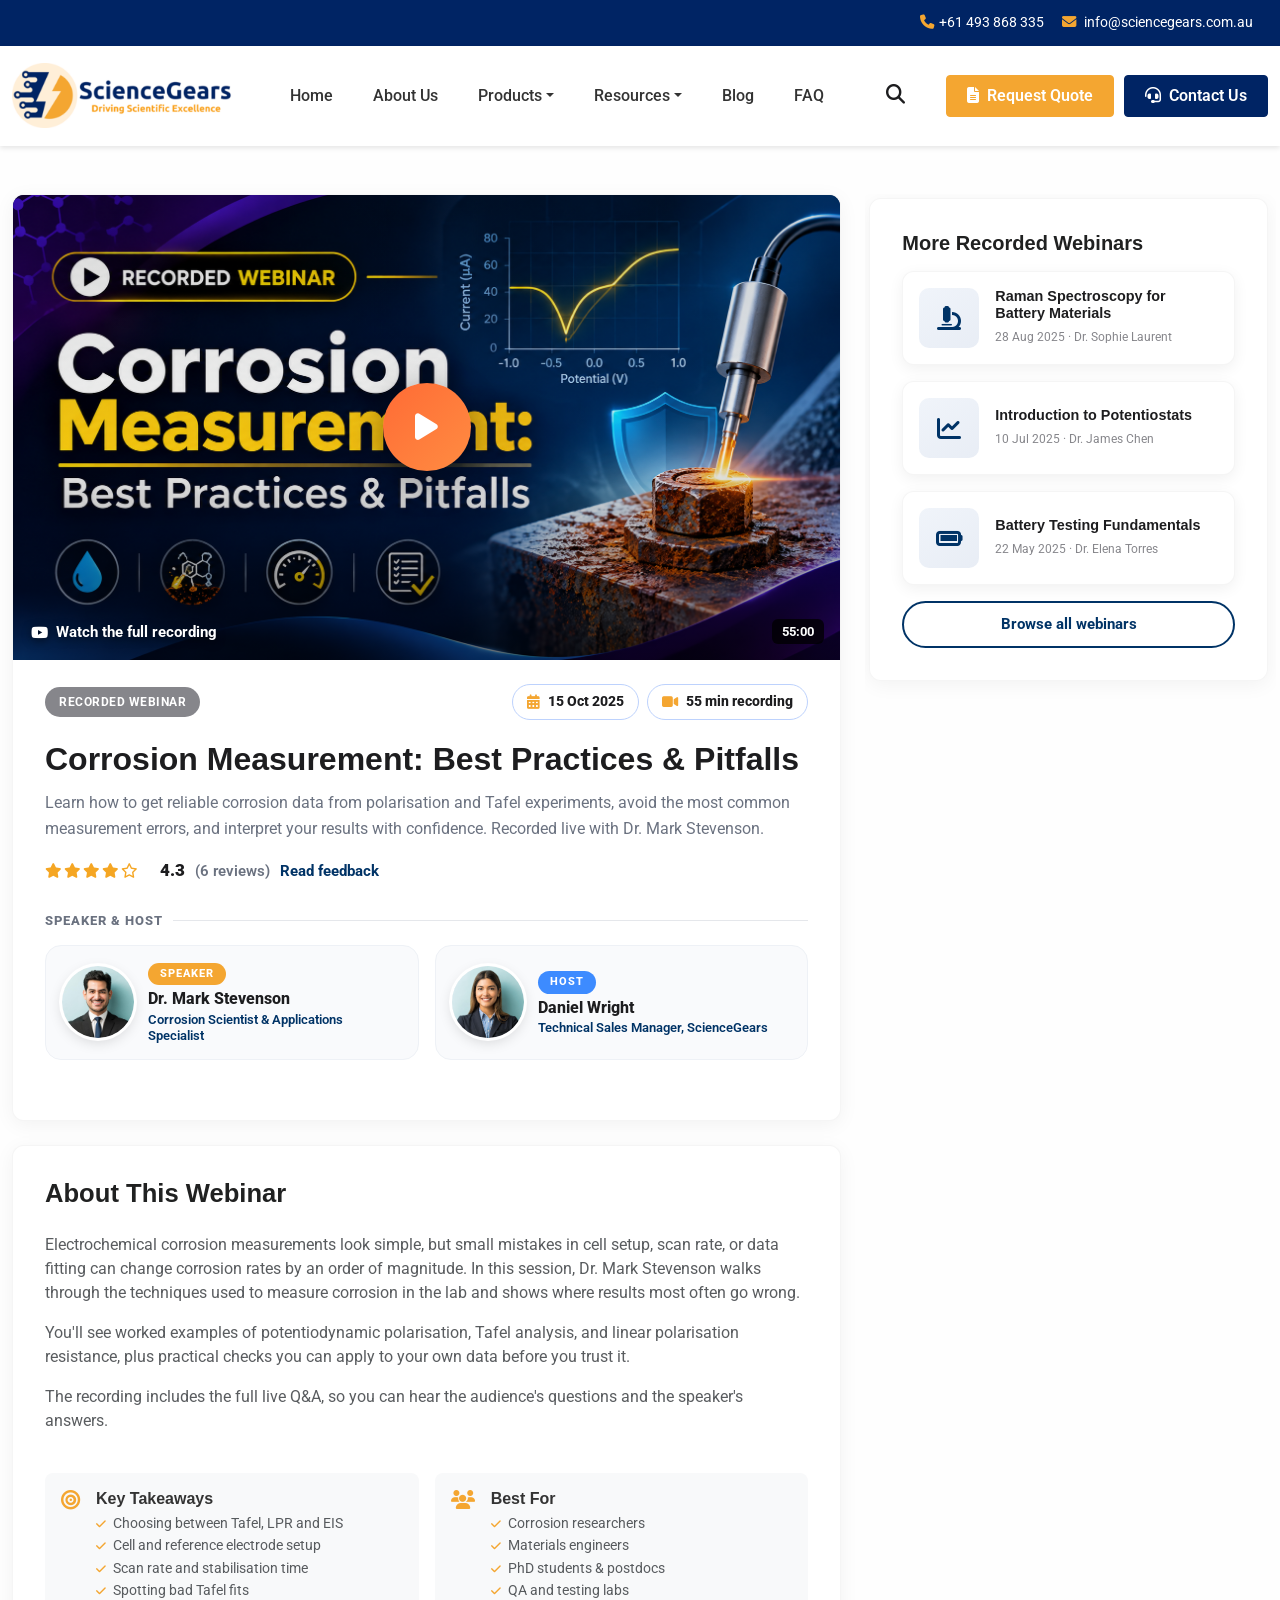
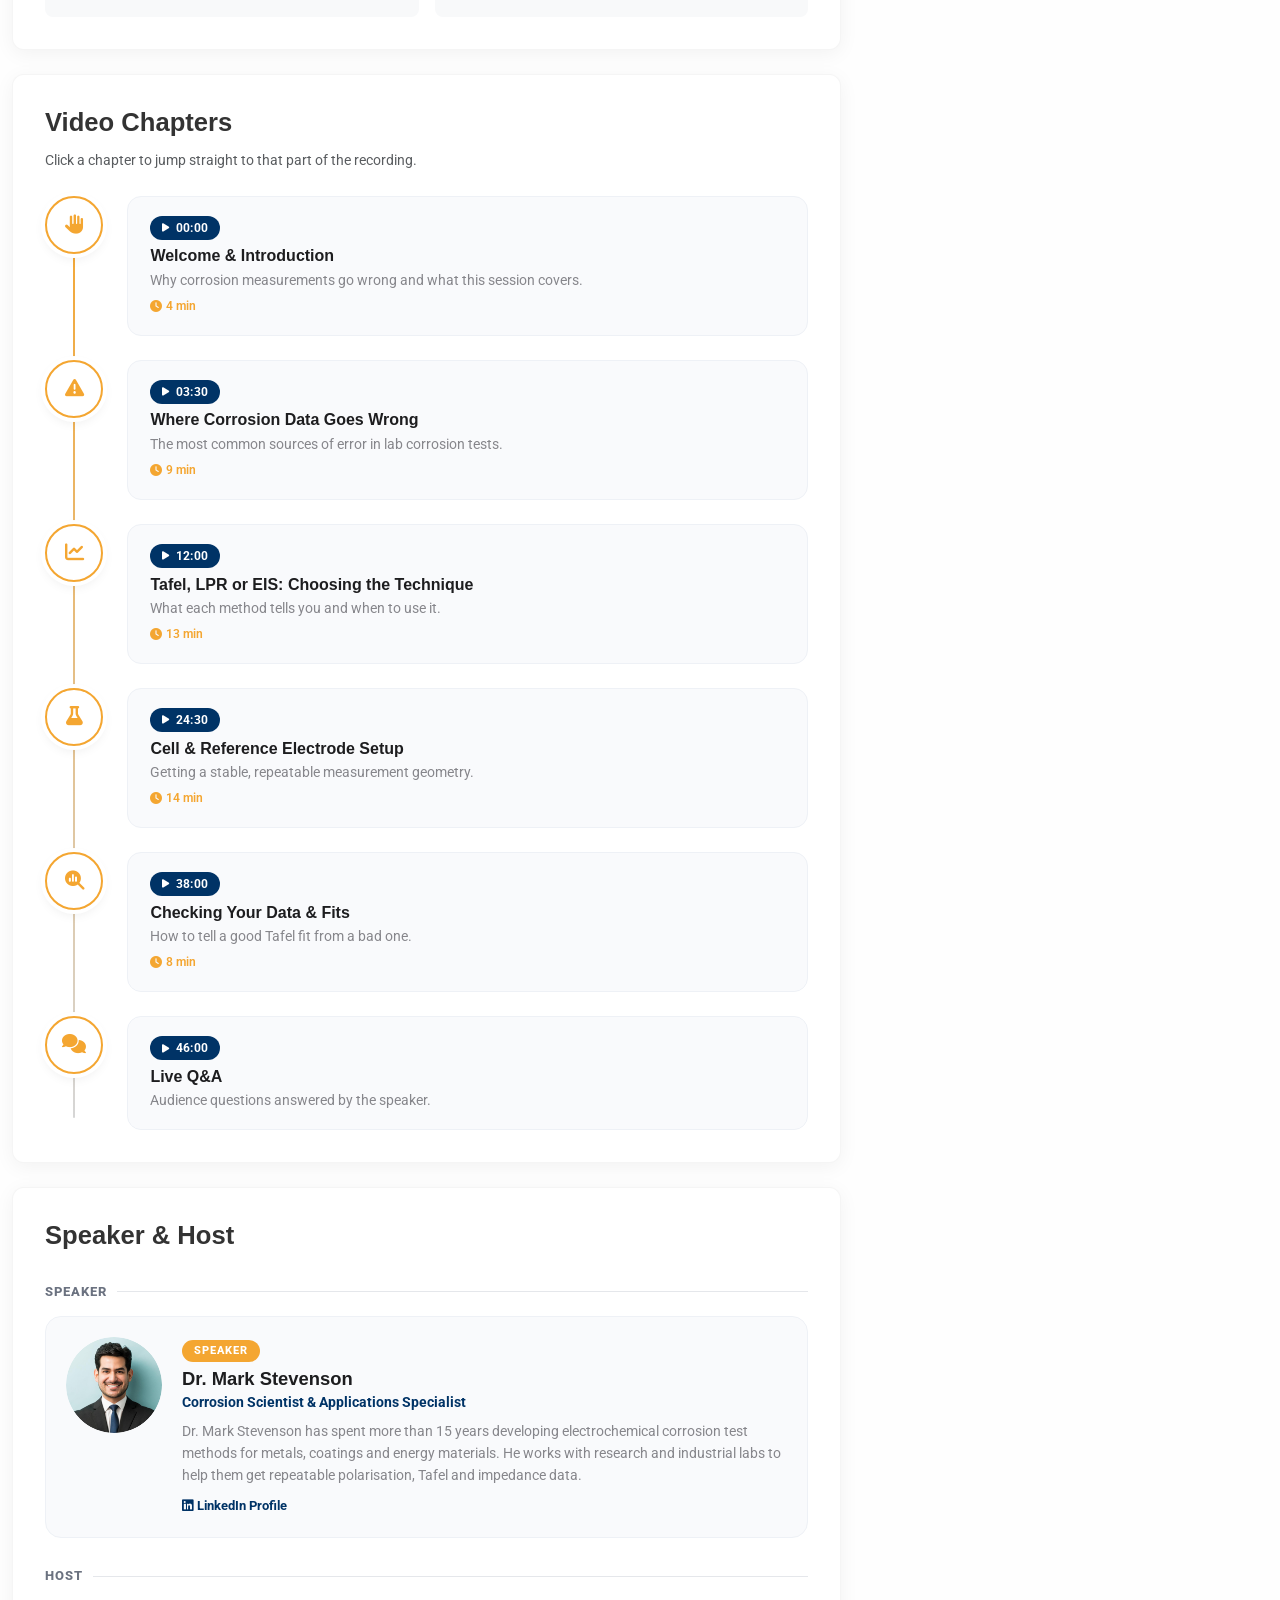
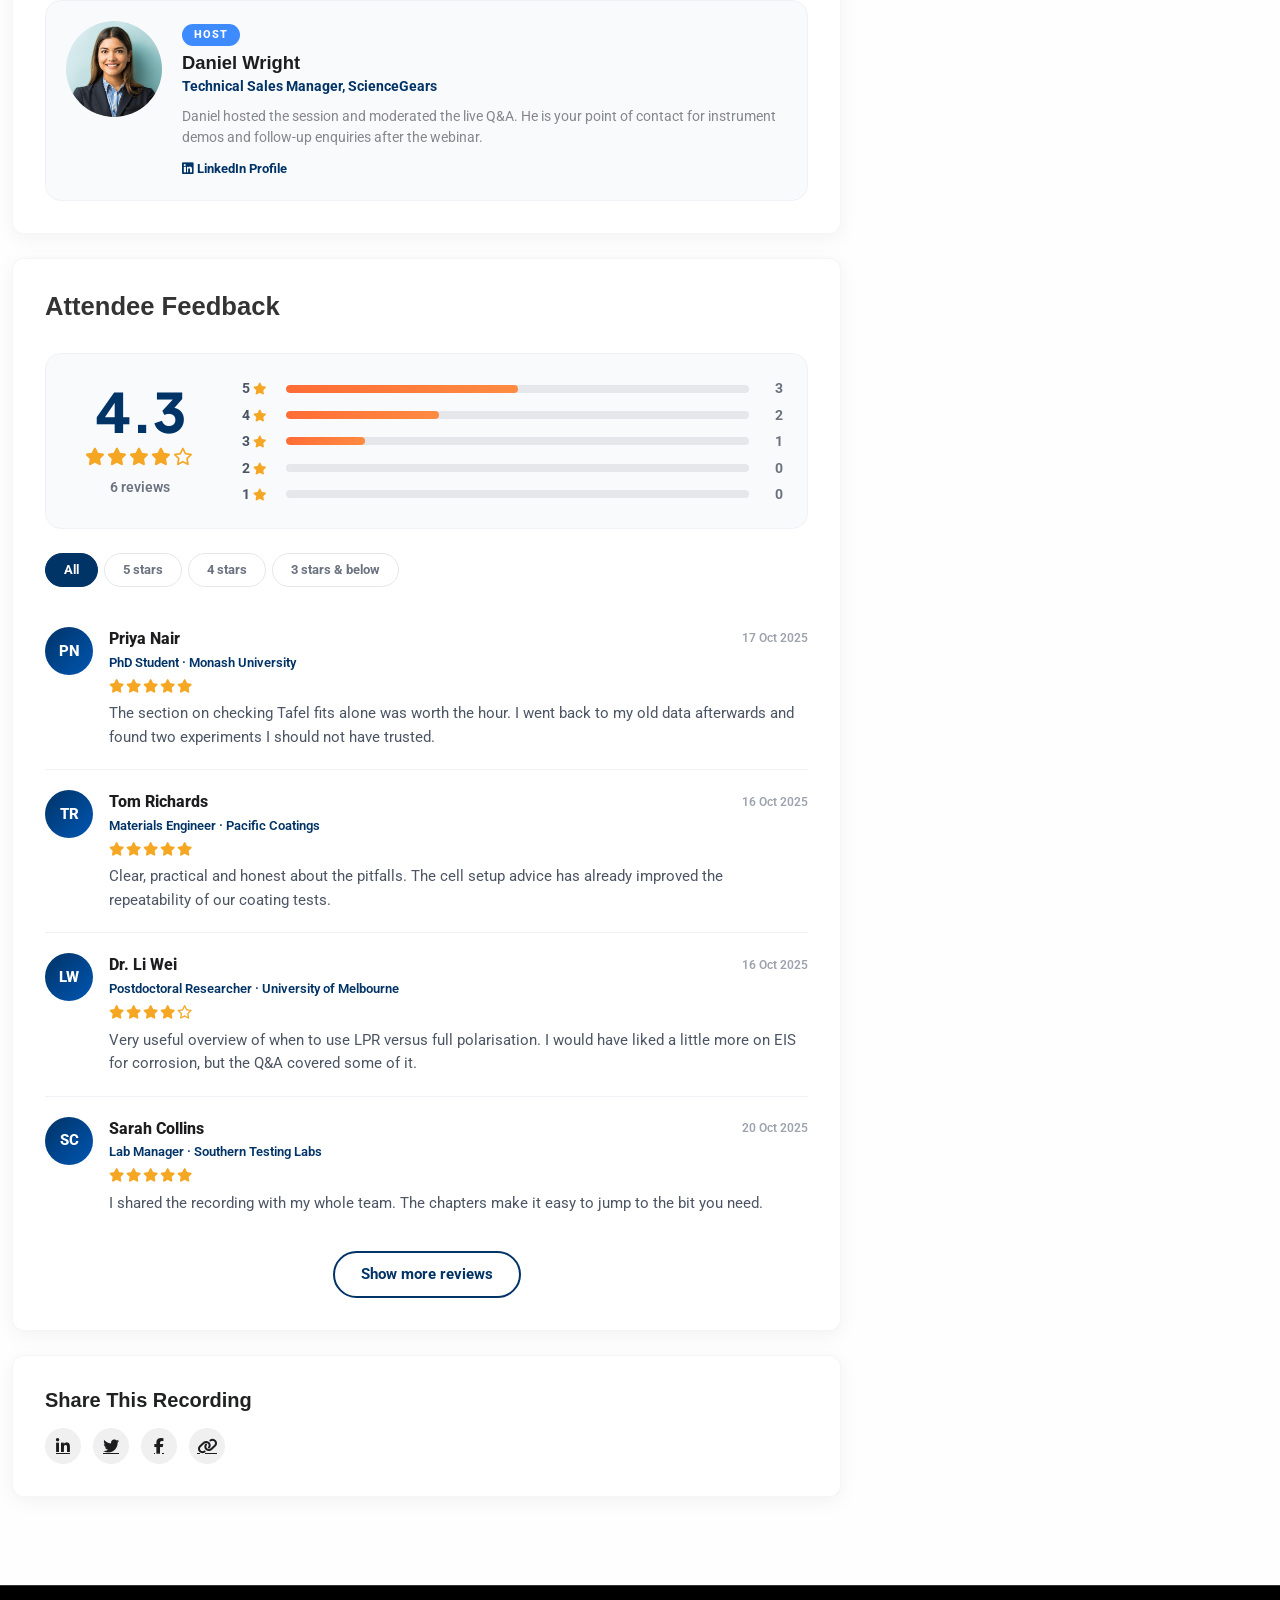
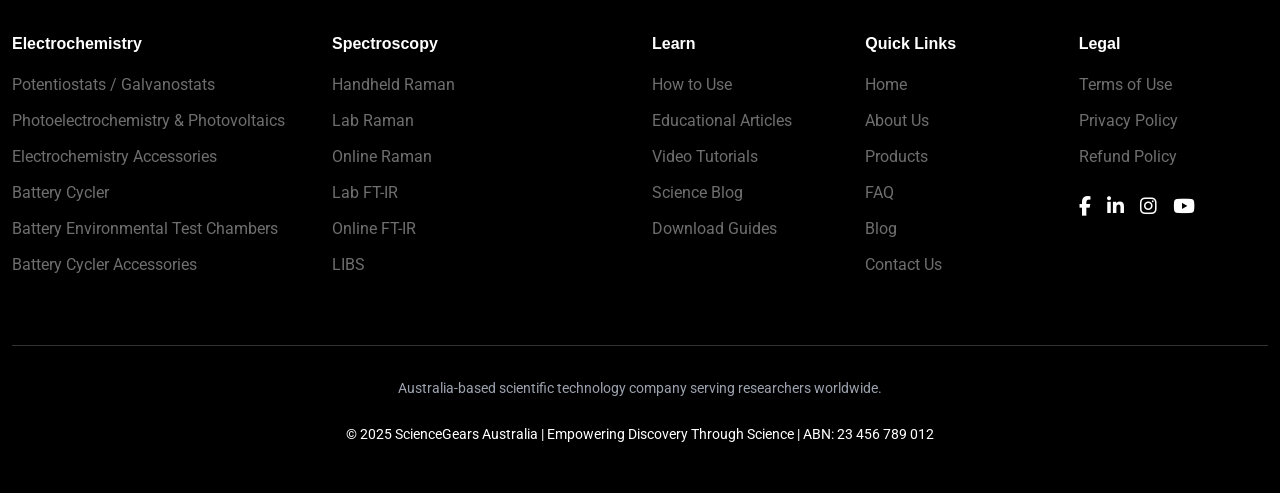
==== past-webinar.html @ 7e700a8f "initial commit" ====
<!DOCTYPE html>
<html lang="en">

<head>
    <meta charset="UTF-8">
    <meta name="viewport" content="width=device-width, initial-scale=1.0">
    <title>Corrosion Measurement: Best Practices &amp; Pitfalls | Recorded Webinar | ScienceGears</title>
    <meta name="description"
        content="Watch the recording of ScienceGears' webinar on corrosion measurement best practices and pitfalls with Dr. Mark Stevenson. Read attendee feedback and share your own.">
    <meta name="keywords"
        content="corrosion measurement, Tafel, polarisation, electrochemical corrosion testing, recorded webinar, sciencegears">

    <!-- Open Graph -->
    <meta property="og:title" content="Corrosion Measurement: Best Practices & Pitfalls | Recorded Webinar | ScienceGears">
    <meta property="og:description" content="Watch the full recording, browse chapters, and read attendee feedback.">
    <meta property="og:type" content="website">
    <meta property="og:url" content="https://www.sciencegears.com/past-webinar">
    <meta property="og:image" content="https://www.sciencegears.com/assets/images/sciencegears-social.jpg">

    <!-- Canonical -->
    <link rel="canonical" href="https://www.sciencegears.com/past-webinar">

    <!-- Favicon -->
    <link rel="icon" href="assets/logo/fav-icon.png" type="image/x-icon">
    <link rel="apple-touch-icon" sizes="180x180" href="assets/logo/fav-icon.png">
    <link rel="icon" type="image/png" sizes="32x32" href="assets/logo/fav-icon.png">
    <link rel="icon" type="image/png" sizes="16x16" href="assets/logo/fav-icon.png">

    <!-- Bootstrap CSS -->
    <link href="https://cdn.jsdelivr.net/npm/bootstrap@5.3.0/dist/css/bootstrap.min.css" rel="stylesheet">
    <!-- Google Fonts -->
    <link
        href="https://fonts.googleapis.com/css2?family=Roboto:wght@300;400;500;700&family=Plus+Jakarta+Sans:wght@600;700;800&display=swap"
        rel="stylesheet">
    <!-- Font Awesome -->
    <link rel="stylesheet" href="https://cdnjs.cloudflare.com/ajax/libs/font-awesome/6.4.0/css/all.min.css">
    <!-- Swiper JS -->
    <link rel="stylesheet" href="https://cdn.jsdelivr.net/npm/swiper@9/swiper-bundle.min.css">
    <!-- Custom CSS -->
    <link rel="stylesheet" href="css/style.css" />

    <!-- Inline additions for past webinar page -->
    <style>
        .webinar-badge {
            display: inline-block;
            padding: 6px 14px;
            border-radius: 50px;
            font-size: 0.75rem;
            font-weight: 700;
            text-transform: uppercase;
            letter-spacing: 0.5px;
        }

        .badge-recorded {
            background: var(--medium-gray, #6b7280);
            color: white;
        }

        .detail-card {
            background: var(--apple-card-bg);
            border-radius: var(--border-radius);
            box-shadow: var(--apple-card-shadow);
            border: 1px solid rgba(0, 0, 0, 0.04);
            overflow: hidden;
            padding: 2rem;
        }

        .join-form-card {
            background: white;
            border-radius: var(--border-radius);
            box-shadow: var(--box-shadow);
            padding: 2rem;
            border-top: 5px solid var(--accent-orange);
        }

        .form-label {
            font-weight: 600;
            font-size: 0.9rem;
            color: var(--dark-gray);
        }

        .form-control,
        .form-select {
            border-radius: 10px;
            border: 1px solid var(--border-gray);
            padding: 12px 18px;
            font-size: 0.95rem;
        }

        .form-control:focus,
        .form-select:focus {
            border-color: var(--accent-orange);
            box-shadow: 0 0 0 0.2rem rgba(244, 166, 49, 0.15);
        }

        .btn-join {
            background: var(--gradient-orange);
            color: white;
            border: none;
            padding: 14px 30px;
            border-radius: 50px;
            font-weight: 700;
            transition: all 0.3s;
            width: 100%;
        }

        .btn-join:hover {
            transform: translateY(-3px);
            box-shadow: 0 8px 25px rgba(255, 107, 53, 0.35);
            color: white;
        }

        .btn-join:disabled {
            opacity: 0.7;
            transform: none;
            box-shadow: none;
        }

        /* ====== VIDEO FRAME (replaces the small banner) ====== */
        .video-frame {
            position: relative;
            margin: -2rem -2rem 1.5rem;
            aspect-ratio: 16 / 9;
            overflow: hidden;
            background: linear-gradient(145deg, #0b1b3a, #1a3a6e);
            cursor: pointer;
        }

        .video-frame.is-playing {
            cursor: default;
        }

        .video-frame iframe {
            position: absolute;
            inset: 0;
            width: 100%;
            height: 100%;
            border: 0;
            display: block;
        }

        .video-thumb {
            position: absolute;
            inset: 0;
            width: 100%;
            height: 100%;
            object-fit: cover;
            display: block;
            transition: transform 0.5s ease, opacity 0.3s ease;
        }

        .video-frame:hover .video-thumb {
            transform: scale(1.03);
        }

        .video-frame::after {
            content: '';
            position: absolute;
            inset: 0;
            background: linear-gradient(to top, rgba(0, 0, 0, 0.55) 0%, rgba(0, 0, 0, 0.05) 45%, rgba(0, 0, 0, 0.15) 100%);
            pointer-events: none;
        }

        .video-frame.is-playing::after {
            display: none;
        }

        .video-play {
            position: absolute;
            top: 50%;
            left: 50%;
            transform: translate(-50%, -50%);
            width: 88px;
            height: 88px;
            border: 0;
            border-radius: 50%;
            background: var(--gradient-orange);
            color: #fff;
            font-size: 1.9rem;
            display: flex;
            align-items: center;
            justify-content: center;
            padding-left: 6px;
            z-index: 2;
            box-shadow: 0 10px 35px rgba(0, 0, 0, 0.45);
            transition: transform 0.25s ease;
            animation: playPulse 2.4s infinite;
        }

        .video-frame:hover .video-play {
            transform: translate(-50%, -50%) scale(1.1);
        }

        @keyframes playPulse {
            0% {
                box-shadow: 0 10px 35px rgba(0, 0, 0, 0.45), 0 0 0 0 rgba(255, 107, 53, 0.55);
            }

            70% {
                box-shadow: 0 10px 35px rgba(0, 0, 0, 0.45), 0 0 0 22px rgba(255, 107, 53, 0);
            }

            100% {
                box-shadow: 0 10px 35px rgba(0, 0, 0, 0.45), 0 0 0 0 rgba(255, 107, 53, 0);
            }
        }

        .video-label {
            position: absolute;
            left: 18px;
            bottom: 16px;
            z-index: 2;
            color: #fff;
            font-weight: 700;
            font-size: 0.95rem;
            display: flex;
            align-items: center;
            gap: 8px;
            text-shadow: 0 2px 8px rgba(0, 0, 0, 0.5);
        }

        .video-duration {
            position: absolute;
            right: 16px;
            bottom: 16px;
            z-index: 2;
            background: rgba(0, 0, 0, 0.75);
            color: #fff;
            font-size: 0.8rem;
            font-weight: 700;
            padding: 3px 10px;
            border-radius: 6px;
        }

        /* ====== EVENT HEADER ====== */
        .event-topbar {
            display: flex;
            align-items: center;
            justify-content: space-between;
            flex-wrap: wrap;
            gap: 0.75rem;
        }

        .event-datetime {
            display: flex;
            align-items: center;
            flex-wrap: wrap;
            gap: 0.5rem;
        }

        .event-datetime-item {
            display: inline-flex;
            align-items: center;
            gap: 8px;
            padding: 6px 14px;
            background: #fff;
            border: 1px solid #bdd2fd;
            border-radius: 50px;
            font-size: 0.9rem;
            font-weight: 800;
            color: var(--dark-gray, #1f2937);
            white-space: nowrap;
        }

        .event-datetime-item i {
            color: var(--accent-orange);
        }

        .event-title {
            font-weight: 800;
            font-size: 2rem;
            line-height: 1.2;
            color: var(--dark-gray, #1f2937);
            margin: 1.25rem 0 0.75rem;
        }

        .event-lead {
            color: #6b7280;
            font-size: 1.02rem;
            margin: 0 0 1rem;
            line-height: 1.6;
        }

        .event-rating-line {
            display: flex;
            align-items: center;
            flex-wrap: wrap;
            gap: 10px;
            margin-bottom: 0.5rem;
            font-size: 0.92rem;
            color: #6b7280;
            font-weight: 600;
        }

        .event-rating-line strong {
            color: var(--dark-gray, #1f2937);
            font-size: 1.05rem;
        }

        .event-rating-line a {
            color: var(--science-blue);
            font-weight: 700;
            text-decoration: none;
        }

        .event-rating-line a:hover {
            color: var(--accent-orange);
        }

        .stars {
            color: #f5a623;
            letter-spacing: 2px;
            white-space: nowrap;
        }

        .event-section-label {
            font-size: 0.8rem;
            font-weight: 800;
            letter-spacing: 1px;
            text-transform: uppercase;
            color: #6b7280;
            margin: 1.75rem 0 0.9rem;
            display: flex;
            align-items: center;
            gap: 10px;
        }

        .event-section-label::after {
            content: '';
            flex: 1;
            height: 1px;
            background: #e5e7eb;
        }

        .mini-person {
            display: flex;
            align-items: center;
            gap: 14px;
            height: 100%;
            padding: 14px 16px;
            background: #f9fafc;
            border: 1px solid #eef1f6;
            border-radius: 16px;
            transition: all 0.3s ease;
        }

        .mini-person:hover {
            background: #fff;
            box-shadow: 0 8px 24px rgba(0, 0, 0, 0.07);
        }

        .mini-person-photo {
            width: 72px;
            height: 72px;
            flex-shrink: 0;
            border-radius: 50%;
            overflow: hidden;
            box-shadow: 0 0 0 3px #fff, 0 4px 14px rgba(0, 0, 0, 0.15);
        }

        .mini-person-photo img,
        .mini-person-photo .initials {
            width: 100%;
            height: 100%;
            object-fit: cover;
            object-position: center top;
            display: block;
            font-size: 1.4rem;
        }

        .mini-person .person-role {
            margin-bottom: 4px;
        }

        .mini-person-name {
            font-weight: 800;
            font-size: 1.02rem;
            margin: 0;
            line-height: 1.25;
            color: var(--dark-gray, #1f2937);
        }

        .mini-person-title {
            font-size: 0.8rem;
            color: var(--science-blue);
            font-weight: 600;
            margin: 2px 0 0;
            line-height: 1.3;
        }

        .event-actions {
            display: flex;
            flex-wrap: wrap;
            gap: 0.75rem;
            margin-top: 1.75rem;
        }

        .btn-event-primary {
            background: var(--gradient-orange);
            color: #fff;
            border: none;
            border-radius: 50px;
            font-weight: 700;
            font-size: 15px;
            padding: 12px 28px;
            transition: all 0.3s;
        }

        .btn-event-primary:hover {
            transform: translateY(-3px);
            box-shadow: 0 8px 25px rgba(255, 107, 53, 0.35);
            color: #fff;
        }

        .btn-event-secondary {
            background: #fff;
            color: var(--science-blue);
            border: 2px solid var(--science-blue);
            border-radius: 50px;
            font-weight: 700;
            font-size: 15px;
            padding: 10px 26px;
            transition: all 0.3s;
        }

        .btn-event-secondary:hover {
            background: var(--science-blue);
            color: #fff;
        }

        .initials {
            display: flex;
            align-items: center;
            justify-content: center;
            font-weight: 800;
            font-size: 2.4rem;
            color: var(--science-blue, #003B7A);
            background: linear-gradient(145deg, #f0f4fa, #dfe8f5);
        }

        /* ====== PEOPLE (full bios) ====== */
        .people-group-label {
            font-size: 0.8rem;
            font-weight: 800;
            letter-spacing: 1px;
            text-transform: uppercase;
            color: #6b7280;
            margin: 0 0 0.9rem;
            display: flex;
            align-items: center;
            gap: 10px;
        }

        .people-group-label::after {
            content: '';
            flex: 1;
            height: 1px;
            background: #e5e7eb;
        }

        .people-group+.people-group {
            margin-top: 1.75rem;
        }

        .person-card {
            display: flex;
            gap: 1.25rem;
            align-items: flex-start;
            height: 100%;
            padding: 1.25rem;
            border-radius: 16px;
            background: #f9fafc;
            border: 1px solid #eef1f6;
            transition: all 0.3s ease;
        }

        .person-card:hover {
            background: #fff;
            box-shadow: 0 8px 24px rgba(0, 0, 0, 0.07);
        }

        .person-photo {
            width: 96px;
            height: 96px;
            flex-shrink: 0;
            border-radius: 50%;
            overflow: hidden;
        }

        .person-photo img,
        .person-photo .initials {
            width: 100%;
            height: 100%;
            object-fit: cover;
            object-position: center top;
            display: block;
            font-size: 1.8rem;
        }

        .person-role {
            display: inline-block;
            font-size: 0.68rem;
            font-weight: 800;
            letter-spacing: 1px;
            text-transform: uppercase;
            padding: 3px 12px;
            border-radius: 50px;
            background: var(--accent-orange);
            color: #fff;
            margin-bottom: 6px;
        }

        .person-card.is-host .person-role,
        .mini-person.is-host .person-role {
            background: #3d8bff;
        }

        .person-info h5 {
            font-weight: 800;
            font-size: 1.15rem;
            margin: 0 0 2px;
            color: var(--dark-gray);
        }

        .person-info .person-title {
            color: var(--science-blue);
            font-weight: 700;
            font-size: 0.88rem;
            margin-bottom: 0.5rem;
        }

        .person-info p {
            font-size: 0.88rem;
            color: var(--apple-gray);
            margin: 0;
            line-height: 1.55;
        }

        .person-info a.person-link {
            display: inline-block;
            margin-top: 0.6rem;
            font-size: 0.82rem;
            font-weight: 700;
            text-decoration: none;
            color: var(--science-blue);
        }

        .person-info a.person-link:hover {
            color: var(--accent-orange);
        }

        /* ====== CHAPTERS (clickable timeline) ====== */
        .agenda-timeline {
            position: relative;
            padding-left: 0;
            margin: 0;
            list-style: none;
        }

        .agenda-timeline::before {
            content: '';
            position: absolute;
            left: 28px;
            top: 12px;
            bottom: 12px;
            width: 2px;
            background: linear-gradient(to bottom, var(--accent-orange) 0%, #d6d6d6 100%);
            border-radius: 2px;
        }

        .agenda-timeline-item {
            display: flex;
            gap: 1.5rem;
            padding-bottom: 1.5rem;
            position: relative;
            cursor: pointer;
        }

        .agenda-timeline-item:last-child {
            padding-bottom: 0;
        }

        .agenda-timeline-marker {
            width: 58px;
            height: 58px;
            border-radius: 50%;
            background: white;
            border: 2px solid var(--accent-orange);
            display: flex;
            align-items: center;
            justify-content: center;
            flex-shrink: 0;
            z-index: 1;
            box-shadow: 0 0 0 4px #fff, 0 4px 12px rgba(0, 0, 0, 0.08);
            transition: all 0.3s ease;
        }

        .agenda-timeline-item:hover .agenda-timeline-marker {
            background: var(--accent-orange);
            border-color: var(--accent-orange);
            transform: scale(1.05);
        }

        .agenda-timeline-item:hover .agenda-timeline-marker i {
            color: white;
        }

        .agenda-timeline-marker i {
            font-size: 1.2rem;
            color: var(--accent-orange);
            transition: color 0.3s ease;
        }

        .agenda-timeline-content {
            flex: 1;
            background: #f9fafc;
            border-radius: 14px;
            padding: 1.1rem 1.4rem;
            border: 1px solid #eef1f6;
            transition: all 0.3s ease;
        }

        .agenda-timeline-item:hover .agenda-timeline-content {
            background: #fff;
            box-shadow: 0 6px 20px rgba(0, 0, 0, 0.06);
            border-color: var(--accent-orange);
        }

        .agenda-timeline-time {
            display: inline-flex;
            align-items: center;
            gap: 6px;
            font-size: 0.75rem;
            font-weight: 700;
            color: white;
            background: var(--science-blue);
            padding: 3px 12px;
            border-radius: 50px;
            letter-spacing: 0.3px;
            margin-bottom: 0.4rem;
        }

        .agenda-timeline-title {
            font-weight: 700;
            font-size: 1rem;
            color: var(--dark-gray);
            margin: 0 0 0.25rem;
        }

        .agenda-timeline-desc {
            font-size: 0.88rem;
            color: var(--apple-gray);
            margin: 0;
            line-height: 1.5;
        }

        .agenda-timeline-duration {
            display: inline-flex;
            align-items: center;
            gap: 4px;
            font-size: 0.75rem;
            font-weight: 600;
            color: var(--accent-orange);
            margin-top: 0.4rem;
        }

        /* ====== RATINGS & REVIEWS ====== */
        .rating-summary {
            display: flex;
            gap: 2rem;
            align-items: center;
            flex-wrap: wrap;
            padding: 1.5rem;
            background: #f9fafc;
            border: 1px solid #eef1f6;
            border-radius: 16px;
            margin-bottom: 1.5rem;
        }

        .rating-big {
            text-align: center;
            min-width: 140px;
        }

        .rating-big .num {
            font-size: 3.4rem;
            font-weight: 800;
            line-height: 1;
            color: var(--science-blue, #003B7A);
            font-family: 'Plus Jakarta Sans', sans-serif;
        }

        .rating-big .stars {
            display: block;
            font-size: 1.1rem;
            margin: 6px 0 4px;
        }

        .rating-big small {
            color: #6b7280;
            font-weight: 600;
        }

        .rating-bars {
            flex: 1;
            min-width: 220px;
        }

        .rating-bar-row {
            display: flex;
            align-items: center;
            gap: 10px;
            font-size: 0.85rem;
            font-weight: 700;
            color: #4b5563;
            margin-bottom: 6px;
        }

        .rating-bar-row:last-child {
            margin-bottom: 0;
        }

        .rating-bar-row .lbl {
            width: 34px;
            white-space: nowrap;
        }

        .rating-bar-row .lbl i {
            color: #f5a623;
            font-size: 0.75rem;
        }

        .rating-bar-track {
            flex: 1;
            height: 8px;
            background: #e5e7eb;
            border-radius: 50px;
            overflow: hidden;
        }

        .rating-bar-fill {
            height: 100%;
            background: var(--gradient-orange, linear-gradient(90deg, #f4a631, #ff6b35));
            border-radius: 50px;
            width: 0;
            transition: width 0.8s ease;
        }

        .rating-bar-row .cnt {
            width: 24px;
            text-align: right;
            color: #6b7280;
        }

        .review-filters {
            display: flex;
            flex-wrap: wrap;
            gap: 6px;
            margin-bottom: 1.25rem;
        }

        .review-filter-btn {
            background: white;
            border: 1.5px solid #e5e7eb;
            border-radius: 50px;
            padding: 6px 18px;
            font-size: 0.82rem;
            font-weight: 700;
            color: #6b7280;
            transition: all 0.2s;
            cursor: pointer;
        }

        .review-filter-btn.active,
        .review-filter-btn:hover {
            background: var(--science-blue);
            color: white;
            border-color: var(--science-blue);
        }

        .review-item {
            display: flex;
            gap: 1rem;
            padding: 1.25rem 0;
            border-bottom: 1px solid #eef1f6;
        }

        .review-item:last-child {
            border-bottom: 0;
        }

        .review-avatar {
            width: 48px;
            height: 48px;
            flex-shrink: 0;
            border-radius: 50%;
            background: var(--gradient-blue, linear-gradient(135deg, #003B7A, #1a5bb0));
            color: #fff;
            display: flex;
            align-items: center;
            justify-content: center;
            font-weight: 800;
            font-size: 0.95rem;
        }

        .review-head {
            display: flex;
            align-items: center;
            justify-content: space-between;
            flex-wrap: wrap;
            gap: 4px 12px;
            margin-bottom: 2px;
        }

        .review-name {
            font-weight: 800;
            font-size: 0.98rem;
            color: var(--dark-gray, #1f2937);
        }

        .review-date {
            font-size: 0.78rem;
            color: #9ca3af;
            font-weight: 600;
        }

        .review-role {
            font-size: 0.8rem;
            color: var(--science-blue);
            font-weight: 600;
            margin-bottom: 4px;
        }

        .review-item .stars {
            font-size: 0.85rem;
            margin-bottom: 6px;
            display: block;
        }

        .review-text {
            font-size: 0.92rem;
            color: #4b5563;
            line-height: 1.6;
            margin: 0;
        }

        .reviews-empty {
            text-align: center;
            color: #9ca3af;
            padding: 2rem 1rem;
            display: none;
        }

        /* ====== FEEDBACK FORM ====== */
        .feedback-form-wrap {
            background: #f9fafc;
            border: 1px solid #eef1f6;
           /*  border-top: 5px solid var(--accent-orange); */
            border-radius: 16px;
            padding: 1.75rem;
        }

        .star-input {
            display: inline-flex;
            flex-direction: row-reverse;
            gap: 4px;
        }

        .star-input input {
            position: absolute;
            opacity: 0;
            pointer-events: none;
        }

        .star-input label {
            font-size: 2rem;
            color: #d1d5db;
            cursor: pointer;
            transition: color 0.15s, transform 0.15s;
            line-height: 1;
        }

        .star-input input:checked~label,
        .star-input label:hover,
        .star-input label:hover~label {
            color: #f5a623;
        }

        .star-input label:hover {
            transform: scale(1.15);
        }

        .star-input input:focus-visible+label {
            outline: 2px solid var(--science-blue);
            outline-offset: 2px;
            border-radius: 4px;
        }

        .rating-error {
            display: none;
            color: #dc3545;
            font-size: 0.875rem;
            margin-top: 4px;
        }

        .rating-error.show {
            display: block;
        }

        /* ====== SIDEBAR ====== */
        .related-webinar-card {
            background: white;
            border-radius: 12px;
            box-shadow: 0 4px 15px rgba(0, 0, 0, 0.06);
            transition: all 0.3s ease;
            border: 1px solid rgba(0, 0, 0, 0.04);
            overflow: hidden;
            display: flex;
            gap: 1rem;
            padding: 1rem;
            align-items: center;
        }

        .related-webinar-card:hover {
            transform: translateY(-4px);
            box-shadow: 0 8px 25px rgba(0, 0, 0, 0.1);
        }

        .related-webinar-icon {
            width: 60px;
            height: 60px;
            border-radius: 10px;
            background: linear-gradient(145deg, #f0f4fa, #e8edf5);
            display: flex;
            align-items: center;
            justify-content: center;
            font-size: 1.5rem;
            color: var(--science-blue);
            flex-shrink: 0;
        }

        .related-webinar-info h6 {
            font-weight: 700;
            margin: 0 0 2px;
            font-size: 0.9rem;
            color: var(--dark-gray);
        }

        .related-webinar-info small {
            color: var(--apple-gray);
            font-size: 0.78rem;
        }

        /* Sticky right column that scrolls on its own when taller than the screen */
        .sticky-sidebar {
            position: sticky;
            top: 100px;
            max-height: calc(100vh - 120px);
            overflow-y: auto;
            overflow-x: hidden;
            padding: 4px 8px 4px 4px;
            margin-right: -8px;
            overscroll-behavior: contain;
            scrollbar-width: thin;
             scrollbar-color: #d2d2d2 transparent;
        }

        .sticky-sidebar::-webkit-scrollbar {
            width: 6px;
        }

        .sticky-sidebar::-webkit-scrollbar-track {
            background: transparent;
        }

        .sticky-sidebar::-webkit-scrollbar-thumb {
            background: var(--accent-orange);
            border-radius: 3px;
        }

        @media (max-width: 991.98px) {
            .sticky-sidebar {
                position: static;
                max-height: none;
                overflow: visible;
                padding: 0;
                margin-right: 0;
            }
        }

        .share-buttons a {
            display: inline-flex;
            align-items: center;
            justify-content: center;
            width: 36px;
            height: 36px;
            border-radius: 50%;
            background: #f0f0f0;
            color: var(--dark-gray);
            margin-right: 8px;
            transition: all 0.2s;
        }

        .share-buttons a:hover {
            background: var(--accent-orange);
            color: white;
            transform: translateY(-2px);
        }

        .section-title {
            font-weight: 600;
            font-size: 1rem;
            text-transform: math-auto;
            letter-spacing: 0.5px;
            margin-bottom: 1.25rem;
            padding-bottom: 0.5rem;
            border-bottom: 2px solid #E5E7EB;
        }

        html {
            scroll-behavior: smooth;
        }

        #video-player,
        #chapters,
        #people,
        #reviews,
        #feedback-form,
        #get-resources {
            scroll-margin-top: 100px;
        }

        /* reCAPTCHA v3 */
        .grecaptcha-badge {
            visibility: hidden;
        }

        .recaptcha-disclaimer {
            font-size: 0.72rem;
            color: #9ca3af;
            margin-top: 0.75rem;
            text-align: center;
            line-height: 1.4;
        }

        .recaptcha-disclaimer a {
            color: var(--science-blue);
            text-decoration: none;
        }

        .recaptcha-disclaimer a:hover {
            text-decoration: underline;
        }

        @media (max-width: 767.98px) {
            .detail-card {
                padding: 1.5rem;
            }

            .video-frame {
                margin: 0.5rem -1.5rem 1.25rem;
            }

            .video-play {
                width: 68px;
                height: 68px;
                font-size: 1.5rem;
            }

            .video-label {
                font-size: 0.82rem;
                left: 12px;
                bottom: 12px;
            }

            .event-title {
                font-size: 1.6rem;
            }

            .person-card {
                flex-direction: column;
            }

            .rating-summary {
                gap: 1.25rem;
            }

            .feedback-form-wrap {
                padding: 1.25rem;
            }
        }

        @media (max-width: 575.98px) {
            .event-topbar {
                flex-direction: column;
                align-items: flex-start;
            }

            .agenda-timeline::before {
                left: 23px;
            }

            .agenda-timeline-marker {
                width: 48px;
                height: 48px;
            }

            .agenda-timeline-marker i {
                font-size: 1rem;
            }

            .agenda-timeline-item {
                gap: 1rem;
            }

            .agenda-timeline-content {
                padding: 0.9rem 1rem;
            }
        }
    </style>
</head>

<body>

    <!-- Header Top Bar -->
    <div class="header-top">
        <div class="container d-flex justify-content-between align-items-center">
            <div class="top-contact">
                <a href="tel:+1234567890"><i class="fas fa-phone"></i>+61 493 868 335</a>
                <a href="mailto:info@sciencegears.com.au"><i class="fas fa-envelope"></i> info@sciencegears.com.au</a>
            </div>
        </div>
    </div>

    <!-- Main Navigation (same as index) -->
    <nav class="navbar navbar-expand-lg main-navbar sticky-top">
        <div class="container">
            <a class="navbar-brand" href="index.html">
                <img src="assets/logo/Logo-300x86.png" alt="ScienceGears Logo">
            </a>
            <div class="collapse navbar-collapse" id="navbarNav">
                <ul class="navbar-nav me-auto">
                    <li class="nav-item"><a class="nav-link" href="index.html">Home</a></li>
                    <li class="nav-item"><a class="nav-link" href="about.html">About Us</a></li>

                    <!-- Products Mega Menu -->
                    <li class="nav-item dropdown mega-menu">
                        <a class="nav-link dropdown-toggle" href="#" id="megaproductsDropdown"
                            data-bs-toggle="dropdown">Products</a>
                        <div class="dropdown-menu mega-menu-content" aria-labelledby="megaproductsDropdown">
                            <div class="container">
                                <div class="row">
                                    <div class="col-lg-3 mega-column">
                                        <h5 class="section-title megamenu-left">Product Groups</h5>
                                        <div class="megaproduct-category active"
                                            onclick="window.location.href='electrochemistry.html'">
                                            <i class="fas fa-bolt"></i> Electrochemistry
                                        </div>
                                        <div class="megaproduct-category"
                                            onclick="window.location.href='spectroscopy.html'">
                                            <i class="fas fa-solar-panel"></i> Spectroscopy
                                        </div>
                                    </div>
                                    <div class="col-lg-3 mega-column">
                                        <div class="row">
                                            <h5 class="section-title megamenu-left">Product Categories</h5>
                                            <div class="megaproduct-category active"
                                                onclick="window.location.href='electrochemistry.html'">
                                                Potentiostats / Galvanostats
                                            </div>
                                            <div class="megaproduct-category"
                                                onclick="window.location.href='electrochemistry.html'">
                                                Photoelectrochemistry &amp; Photovoltaics
                                            </div>
                                            <div class="megaproduct-category"
                                                onclick="window.location.href='electrochemistry.html'">
                                                Electrochemistry Accessories
                                            </div>
                                            <div class="megaproduct-category"
                                                onclick="window.location.href='electrochemistry.html'">
                                                Battery Cycler
                                            </div>
                                            <div class="megaproduct-category"
                                                onclick="window.location.href='electrochemistry.html'">
                                                Battery Environmental Test Chambers
                                            </div>
                                            <div class="megaproduct-category"
                                                onclick="window.location.href='electrochemistry.html'">
                                                Battery Cycler Accessories
                                            </div>
                                        </div>
                                    </div>
                                    <div class="col-lg-3 mega-column">
                                        <div class="row">
                                            <h5 class="section-title megamenu-left">Product Variants</h5>
                                            <div class="megaproduct-category active"
                                                onclick="window.location.href='electrochemistry.html'">Portable</div>
                                            <div class="megaproduct-category"
                                                onclick="window.location.href='electrochemistry.html'">Single Channel
                                            </div>
                                            <div class="megaproduct-category"
                                                onclick="window.location.href='electrochemistry.html'">Bipotentiostat
                                            </div>
                                            <div class="megaproduct-category"
                                                onclick="window.location.href='electrochemistry.html'">Modular</div>
                                            <div class="megaproduct-category"
                                                onclick="window.location.href='electrochemistry.html'">Multichannel
                                            </div>
                                            <div class="megaproduct-category"
                                                onclick="window.location.href='electrochemistry.html'">Current Boosters
                                            </div>
                                            <div class="megaproduct-category"
                                                onclick="window.location.href='electrochemistry.html'">Specialised
                                                Devices &amp; Modules</div>
                                        </div>
                                    </div>
                                    <div class="col-lg-3 mega-column">
                                        <div class="row">
                                            <h5 class="section-title megamenu-left">Products</h5>
                                            <div class="megaproduct-category mb-4 active"
                                                onclick="window.location.href='electrochemistry.html'">
                                                <img src="assets/products/Potentiostats/Squidstat-Plus/SquidStat-Plus_1.png"
                                                    alt="Squidstat" class="thumb-products"> Squidstat Plus
                                            </div>
                                            <div class="megaproduct-category mb-4"
                                                onclick="window.location.href='electrochemistry.html'">
                                                <img src="assets/products/Potentiostats/Squidstat-Plus/squidstat-prime/SquidStat-Prime_1.png"
                                                    alt="Squidstat" class="thumb-products"> Squidstat Prime
                                            </div>
                                            <div class="megaproduct-category mb-4"
                                                onclick="window.location.href='electrochemistry.html'">
                                                <img src="assets/products/Potentiostats/Squidstat-Plus/squidstat-solo/SquidStat-Solo_1.png"
                                                    alt="Squidstat" class="thumb-products"> Squidstat Solo
                                            </div>
                                            <div class="megaproduct-category mb-4"
                                                onclick="window.location.href='electrochemistry.html'">
                                                <img src="assets/products/Potentiostats/Squidstat-Plus/squidstat-penta/SquidStat-Penta_1.png"
                                                    alt="Squidstat" class="thumb-products"> Squidstat Penta
                                            </div>
                                            <div class="megaproduct-category mb-4"
                                                onclick="window.location.href='electrochemistry.html'">
                                                <img src="assets/products/Potentiostats/Squidstat-Plus/squidstat-decka/SquidStat-Decka_1.png"
                                                    alt="Squidstat" class="thumb-products"> Squidstat Decka
                                            </div>
                                            <div class="megaproduct-category mb-4"
                                                onclick="window.location.href='electrochemistry.html'">
                                                <img src="assets/products/Potentiostats/Squidstat-Plus/Squidstat-Venta/SquidStat-Venta_1.png"
                                                    alt="Squidstat" class="thumb-products"> Squidstat Venta
                                            </div>
                                        </div>
                                    </div>
                                </div>
                            </div>
                        </div>
                    </li>

                    <!-- Resources Mega Menu -->
                    <li class="nav-item dropdown mega-menu">
                        <a class="nav-link dropdown-toggle" href="#" id="resourcesDropdown"
                            data-bs-toggle="dropdown">Resources</a>
                        <div class="dropdown-menu mega-menu-content" aria-labelledby="resourcesDropdown">
                            <div class="container">
                                <div class="row col-lg-12 nav-responsive">
                                    <div class="row col-lg-9">
                                        <div class="col-lg-3 mega-column">
                                            <div class="card-images card-bg-1"><i class="fas fa-file-alt"></i></div>
                                            <div class="megaproduct-promo">
                                                <h6>Application Notes</h6>
                                                <p>In-depth technical guides for researchers</p>
                                                <a href="application-notes.html">
                                                    <p class="mega-a">View all<i class="fas fa-arrow-right-long"></i>
                                                    </p>
                                                </a>
                                            </div>
                                        </div>
                                        <div class="col-lg-3 mega-column">
                                            <div class="card-images card-bg-2"><i class="fas fa-book"></i></div>
                                            <div class="megaproduct-promo">
                                                <h6>Publications</h6>
                                                <p>Peer-reviewed research and science articles.</p>
                                                <a href="publications.html">
                                                    <p class="mega-a">Read More<i class="fas fa-arrow-right-long"></i>
                                                    </p>
                                                </a>
                                            </div>
                                        </div>
                                        <div class="col-lg-3 mega-column">
                                            <div class="card-images card-bg-3"><i class="fas fa-download"></i></div>
                                            <div class="megaproduct-promo">
                                                <h6>Software</h6>
                                                <p>Software tutorials, troubleshooting.</p>
                                                <a href="software.html">
                                                    <p class="mega-a">Download Now<i
                                                            class="fas fa-arrow-right-long"></i></p>
                                                </a>
                                            </div>
                                        </div>
                                        <div class="col-lg-3 mega-column">
                                            <div class="card-images card-bg-3"><i class="fas fa-video"></i></div>
                                            <div class="megaproduct-promo">
                                                <h6>Installation Videos</h6>
                                                <p>Your Installation Journey Starts Here</p>
                                                <a href="video.html">
                                                    <p class="mega-a">Watch Now<i class="fas fa-arrow-right-long"></i>
                                                    </p>
                                                </a>
                                            </div>
                                        </div>
                                    </div>
                                    <div class="col-lg-3 mega-column">
                                        <h5 class="section-title megamenu-left">Support</h5>
                                        <div class="subcategories-container">
                                            <div class="megaproducts-categorys"
                                                onclick="window.location.href='faq.html'"><i
                                                    class="fas fa-question-circle"></i> FAQ</div>
                                            <div class="megaproducts-categorys"
                                                onclick="window.location.href='product-manual.html'"><i
                                                    class="fas fa-book"></i> Product Manuals</div>
                                            <div class="megaproducts-categorys"><i class="fas fa-shield-alt"></i>
                                                Warranty &amp; Repairs</div>
                                        </div>
                                    </div>
                                </div>
                            </div>
                        </div>
                    </li>

                    <li class="nav-item"><a class="nav-link" href="blog.html">Blog</a></li>
                    <li class="nav-item"><a class="nav-link" href="faq.html">FAQ</a></li>
                    <li class="nav-item"><a class="nav-link nav-res" href="request-quote.html">Request Quote</a></li>
                    <li class="nav-item"><a class="nav-link nav-res" href="contact.html">Contact Us</a></li>
                </ul>

                <div class="web-container-head align-items-center mobile-container-head">
                    <div class="search-container">
                        <button class="search-toggle" id="searchToggle"><i class="fas fa-search"></i></button>
                        <div class="search-expandable" id="searchExpandable">
                            <form class="search-form">
                                <input class="form-control" type="search" placeholder="Search products..."
                                    aria-label="Search">
                                <button class="btn btn-search" type="submit"><i class="fas fa-search"></i></button>
                            </form>
                        </div>
                    </div>
                    <div class="nav-cta">
                        <a href="request-quote.html" class="btn btn-request"><i class="fas fa-file-alt me-1"></i>
                            Request Quote</a>
                        <a href="contact.html" class="btn btn-contact"><i class="fas fa-headset me-1"></i> Contact
                            Us</a>
                    </div>
                </div>
            </div>
        </div>
    </nav>

    <!-- Mobile menu bar (same as index) -->
    <div class="menu-bar">
        <div class="menu-title">
            <a class="navbar-brand" href="index.html">
                <img src="assets/logo/Logo-300x86.png" alt="ScienceGears Logo">
            </a>
        </div>
        <div class="menu-toggle" id="menuToggle"><i class="fas fa-bars"></i></div>
    </div>
    <div class="menu-container" id="menuContainer">
        <div class="modern-mega-menu">
            <div class="menu-item"><a href="index.html">
                    <div class="menu-header"><span>Home</span></div>
                </a></div>
            <div class="menu-item"><a href="about.html">
                    <div class="menu-header"><span>About Us</span></div>
                </a></div>
            <div class="menu-item">
                <div class="menu-header"><span>Products</span><i class="fas fa-chevron-down toggle-icon"></i></div>
                <div class="submenu">
                    <div class="submenu-item nested-toggle"><span>Electrochemistry</span><i
                            class="fas fa-chevron-down toggle-icon ms-auto" style="font-size: 12px;"></i></div>
                    <div class="nested-submenu">
                        <div class="nested-item deep-nested-toggle"><span>Potentiostats / Galvanostats</span><i
                                class="fas fa-chevron-down toggle-icon ms-auto" style="font-size: 10px;"></i></div>
                        <div class="deep-nested-submenu">
                            <a href="electrochemistry.html" class="deep-nested-item">Portable</a>
                            <a href="electrochemistry.html" class="deep-nested-item">Single Channel</a>
                            <a href="electrochemistry.html" class="deep-nested-item">Bipotentiostat</a>
                            <a href="electrochemistry.html" class="deep-nested-item">Modular</a>
                            <a href="electrochemistry.html" class="deep-nested-item">Multichannel / Galvanostats</a>
                            <a href="electrochemistry.html" class="deep-nested-item">Current Boosters</a>
                            <a href="electrochemistry.html" class="deep-nested-item">Specialised Devices &amp;
                                Modules</a>
                        </div>
                        <div class="nested-item deep-nested-toggle"><span>Photoelectrochemistry and
                                Photovoltaic</span><i class="fas fa-chevron-down toggle-icon ms-auto"
                                style="font-size: 10px;"></i></div>
                        <div class="nested-item deep-nested-toggle"><span>Electrochemistry Accessories</span><i
                                class="fas fa-chevron-down toggle-icon ms-auto" style="font-size: 10px;"></i></div>
                        <div class="nested-item deep-nested-toggle"><span>Battery Cycler</span><i
                                class="fas fa-chevron-down toggle-icon ms-auto" style="font-size: 10px;"></i></div>
                        <div class="nested-item deep-nested-toggle"><span>Battery Environmental Test Chambers</span><i
                                class="fas fa-chevron-down toggle-icon ms-auto" style="font-size: 10px;"></i></div>
                        <div class="nested-item deep-nested-toggle"><span>Battery Cycler Accessories</span><i
                                class="fas fa-chevron-down toggle-icon ms-auto" style="font-size: 10px;"></i></div>
                    </div>
                    <div class="submenu-item nested-toggle"><span>Spectroscopy</span><i
                            class="fas fa-chevron-down toggle-icon ms-auto" style="font-size: 12px;"></i></div>
                    <div class="nested-submenu">
                        <div class="nested-item deep-nested-toggle"><span>Handheld Raman</span><i
                                class="fas fa-chevron-down toggle-icon ms-auto" style="font-size: 10px;"></i></div>
                        <div class="nested-item deep-nested-toggle"><span>Laboratory Raman</span><i
                                class="fas fa-chevron-down toggle-icon ms-auto" style="font-size: 10px;"></i></div>
                        <div class="nested-item deep-nested-toggle"><span>FT-IR</span><i
                                class="fas fa-chevron-down toggle-icon ms-auto" style="font-size: 10px;"></i></div>
                        <div class="nested-item deep-nested-toggle"><span>LIBS</span><i
                                class="fas fa-chevron-down toggle-icon ms-auto" style="font-size: 10px;"></i></div>
                    </div>
                </div>
            </div>
            <div class="menu-item">
                <div class="menu-header"><span>Resources</span><i class="fas fa-chevron-down toggle-icon"></i></div>
                <div class="submenu">
                    <a href="application-notes.html" class="submenu-item">Application Notes</a>
                    <a href="publications.html" class="submenu-item">Publications</a>
                    <a href="software.html" class="submenu-item">Software</a>
                    <a href="video.html" class="submenu-item">Installation Videos</a>
                    <a href="product-manual.html" class="submenu-item">Product Manuals</a>
                    <a href="warrenty-repairs.html" class="submenu-item">Warranty &amp; Repairs</a>
                </div>
            </div>
            <div class="menu-item"><a href="blog.html">
                    <div class="menu-header"><span>Blog</span></div>
                </a></div>
            <div class="menu-item"><a href="faq.html">
                    <div class="menu-header"><span>FAQ</span></div>
                </a></div>
            <div class="menu-item"><a href="request-quote.html">
                    <div class="menu-header"><span>Request Quote</span></div>
                </a></div>
            <div class="menu-item"><a href="contact.html">
                    <div class="menu-header"><span>Contact Us</span></div>
                </a></div>
        </div>
    </div>

    <!-- ========== MAIN CONTENT ========== -->
    <section class="section py-5">
        <div class="container">
            <div class="row g-4">
                <!-- Left Column -->
                <div class="col-lg-8">

                    <!-- EVENT HEADER: video → badge/date → title → rating → speakers → actions -->
                    <div class="detail-card mb-4" id="eventHeader">

                        <!-- VIDEO FRAME (YouTube thumbnail; click to play, no heavy iframe until clicked) -->
                        <div class="video-frame" id="video-player" role="button" tabindex="0"
                            aria-label="Play webinar recording">
                            <img class="video-thumb" id="videoThumb" alt="Webinar recording thumbnail">
                            <button type="button" class="video-play" id="videoPlayBtn" aria-label="Play video"><i
                                    class="fas fa-play"></i></button>
                            <div class="video-label"><i class="fab fa-youtube"></i> Watch the full recording</div>
                            <div class="video-duration">55:00</div>
                        </div>

                        <div class="event-topbar">
                            <span class="webinar-badge badge-recorded">Recorded Webinar</span>
                            <div class="event-datetime">
                                <span class="event-datetime-item"><i class="fas fa-calendar-alt"></i> 15 Oct
                                    2025</span>
                                <span class="event-datetime-item"><i class="fas fa-video"></i> 55 min recording</span>
                            </div>
                        </div>

                        <h1 class="event-title fw-bold">Corrosion Measurement: Best Practices &amp; Pitfalls</h1>
                        <p class="event-lead">Learn how to get reliable corrosion data from polarisation and Tafel
                            experiments, avoid the most common measurement errors, and interpret your results with
                            confidence. Recorded live with Dr. Mark Stevenson.</p>

                        <div class="event-rating-line" id="headerRating"></div>

                        <!-- Speakers & Host (rendered from the list in the script) -->
                        <div class="event-section-label" id="headerPeopleLabel">Speaker</div>
                        <div class="row g-3" id="headerPeople"></div>

                        <div class="event-actions" id="watchNowBtn">
                        <!--     <a href="#video-player" class="btn btn-event-primary" ><i
                                    class="fas fa-play me-2"></i>Watch Recording</a>
                            <a href="#feedback-form" class="btn btn-event-secondary"><i
                                    class="fas fa-pen-to-square me-2"></i>Leave Feedback</a> -->
                        </div>
                    </div>

                    <!-- About -->
                    <div class="detail-card mb-4">
                        <h2 class="fw-bold mb-3" style="font-size: 1.6rem;">About This Webinar</h2>
                        <p class="text-muted mb-3">Electrochemical corrosion measurements look simple, but small
                            mistakes in cell setup, scan rate, or data fitting can change corrosion rates by an order
                            of magnitude. In this session, Dr. Mark Stevenson walks through the techniques used to
                            measure corrosion in the lab and shows where results most often go wrong.</p>
                        <p class="text-muted mb-3">You'll see worked examples of potentiodynamic polarisation, Tafel
                            analysis, and linear polarisation resistance, plus practical checks you can apply to your
                            own data before you trust it.</p>
                        <p class="text-muted mb-0">The recording includes the full live Q&amp;A, so you can hear the
                            audience's questions and the speaker's answers.</p>

                        <div class="row g-3 mt-4">
                            <div class="col-md-6">
                                <div class="d-flex align-items-start gap-3 p-3 bg-light rounded-3 h-100">
                                    <i class="fas fa-bullseye"
                                        style="color: var(--accent-orange); font-size: 1.2rem; margin-top: 2px;"></i>
                                    <div>
                                        <h6 class="fw-bold mb-1">Key Takeaways</h6>
                                        <ul class="list-unstyled small text-muted mb-0" style="line-height: 1.6;">
                                            <li><i class="fas fa-check me-1"
                                                    style="color: var(--accent-orange); font-size: 0.7rem;"></i>
                                                Choosing between Tafel, LPR and EIS</li>
                                            <li><i class="fas fa-check me-1"
                                                    style="color: var(--accent-orange); font-size: 0.7rem;"></i> Cell
                                                and reference electrode setup</li>
                                            <li><i class="fas fa-check me-1"
                                                    style="color: var(--accent-orange); font-size: 0.7rem;"></i> Scan
                                                rate and stabilisation time</li>
                                            <li><i class="fas fa-check me-1"
                                                    style="color: var(--accent-orange); font-size: 0.7rem;"></i>
                                                Spotting bad Tafel fits</li>
                                        </ul>
                                    </div>
                                </div>
                            </div>
                            <div class="col-md-6">
                                <div class="d-flex align-items-start gap-3 p-3 bg-light rounded-3 h-100">
                                    <i class="fas fa-users"
                                        style="color: var(--accent-orange); font-size: 1.2rem; margin-top: 2px;"></i>
                                    <div>
                                        <h6 class="fw-bold mb-1">Best For</h6>
                                        <ul class="list-unstyled small text-muted mb-0" style="line-height: 1.6;">
                                            <li><i class="fas fa-check me-1"
                                                    style="color: var(--accent-orange); font-size: 0.7rem;"></i>
                                                Corrosion researchers</li>
                                            <li><i class="fas fa-check me-1"
                                                    style="color: var(--accent-orange); font-size: 0.7rem;"></i>
                                                Materials engineers</li>
                                            <li><i class="fas fa-check me-1"
                                                    style="color: var(--accent-orange); font-size: 0.7rem;"></i> PhD
                                                students &amp; postdocs</li>
                                            <li><i class="fas fa-check me-1"
                                                    style="color: var(--accent-orange); font-size: 0.7rem;"></i> QA
                                                and testing labs</li>
                                        </ul>
                                    </div>
                                </div>
                            </div>
                        </div>
                    </div>

                    <!-- Chapters (click to jump in the video) -->
                    <div class="detail-card mb-4" id="chapters">
                        <h2 class="fw-bold mb-1" style="font-size: 1.6rem;">Video Chapters</h2>
                        <p class="text-muted mb-4" style="font-size: 0.9rem;">Click a chapter to jump straight to that
                            part of the recording.</p>
                        <ul class="agenda-timeline" id="chapterList"></ul>
                    </div>

                    <!-- Full speaker / host bios -->
                    <div class="detail-card mb-4" id="people">
                        <h2 class="fw-bold mb-4" style="font-size: 1.6rem;" id="peopleHeading">Your Speaker</h2>
                        <div id="peopleContainer"></div>
                    </div>

                    <!-- Ratings & Reviews -->
                    <div class="detail-card mb-4" id="reviews">
                        <h2 class="fw-bold mb-4" style="font-size: 1.6rem;">Attendee Feedback</h2>

                        <div class="rating-summary">
                            <div class="rating-big" id="ratingBig"></div>
                            <div class="rating-bars" id="ratingBars"></div>
                        </div>

                        <div class="review-filters" id="reviewFilters">
                            <button type="button" class="review-filter-btn active" data-filter="all">All</button>
                            <button type="button" class="review-filter-btn" data-filter="5">5 stars</button>
                            <button type="button" class="review-filter-btn" data-filter="4">4 stars</button>
                            <button type="button" class="review-filter-btn" data-filter="3">3 stars &amp;
                                below</button>
                        </div>

                        <div id="reviewList"></div>
                        <div class="reviews-empty" id="reviewsEmpty"><i class="far fa-comment-dots fa-2x mb-2"></i>
                            <p class="mb-0">No reviews match this filter yet.</p>
                        </div>

                        <div class="text-center mt-3">
                            <button type="button" class="btn btn-event-secondary" id="loadMoreReviews">Show more
                                reviews</button>
                        </div>
                    </div>

                    <!-- Feedback form 
                    <div class="detail-card mb-4" id="feedback-form">
                        <h2 class="fw-bold mb-1" style="font-size: 1.6rem;">Share Your Feedback</h2>
                        <p class="text-muted mb-4" style="font-size: 0.92rem;">Watched the recording? Tell us what you
                            thought. Your feedback helps us plan future webinars.</p>

                        <div class="feedback-form-wrap">
                            <form id="feedbackForm" novalidate>
                                <div class="row g-3">
                                    <div class="col-12">
                                        <label class="form-label d-block">Your rating <span
                                                class="text-danger">*</span></label>
                                        <div class="star-input" id="starInput">
                                            <input type="radio" name="rating" id="star5" value="5"><label for="star5"
                                                title="5 stars"><i class="fas fa-star"></i></label>
                                            <input type="radio" name="rating" id="star4" value="4"><label for="star4"
                                                title="4 stars"><i class="fas fa-star"></i></label>
                                            <input type="radio" name="rating" id="star3" value="3"><label for="star3"
                                                title="3 stars"><i class="fas fa-star"></i></label>
                                            <input type="radio" name="rating" id="star2" value="2"><label for="star2"
                                                title="2 stars"><i class="fas fa-star"></i></label>
                                            <input type="radio" name="rating" id="star1" value="1"><label for="star1"
                                                title="1 star"><i class="fas fa-star"></i></label>
                                        </div>
                                        <div class="rating-error" id="ratingError">Please select a star rating.</div>
                                    </div>

                                    <div class="col-md-6">
                                        <label for="fbName" class="form-label">Name <span
                                                class="text-danger">*</span></label>
                                        <input type="text" class="form-control" id="fbName" placeholder="Jane Doe"
                                            required>
                                        <div class="invalid-feedback">Please enter your name.</div>
                                    </div>
                                    <div class="col-md-6">
                                        <label for="fbEmail" class="form-label">Email <span
                                                class="text-danger">*</span></label>
                                        <input type="email" class="form-control" id="fbEmail"
                                            placeholder="jane.doe@university.edu.au" required>
                                        <div class="invalid-feedback">Please enter a valid email address.</div>
                                        <div class="form-text" style="font-size: 0.75rem;">Never shown publicly.</div>
                                    </div>
                                    <div class="col-md-6">
                                        <label for="fbInstitution" class="form-label">Institution / Company</label>
                                        <input type="text" class="form-control" id="fbInstitution"
                                            placeholder="University of Sydney">
                                    </div>
                                    <div class="col-md-6">
                                        <label for="fbRole" class="form-label">Role</label>
                                        <select class="form-select" id="fbRole">
                                            <option value="" selected>Select your role</option>
                                            <option>PhD Student</option>
                                            <option>Postdoc / Researcher</option>
                                            <option>Professor / Faculty</option>
                                            <option>Industry Professional</option>
                                            <option>Lab Manager</option>
                                            <option>Other</option>
                                        </select>
                                    </div>
                                    <div class="col-12">
                                        <label for="fbComment" class="form-label">Your review <span
                                                class="text-danger">*</span></label>
                                        <textarea class="form-control" id="fbComment" rows="4" minlength="10"
                                            placeholder="What did you find most useful? Anything we could improve?"
                                            required></textarea>
                                        <div class="invalid-feedback">Please write at least 10 characters.</div>
                                    </div>
                                    <div class="col-12">
                                        <label for="fbTopics" class="form-label">Topics you'd like in future webinars
                                            (optional)</label>
                                        <input type="text" class="form-control" id="fbTopics"
                                            placeholder="e.g. Pitting corrosion, coatings, EIS for corrosion">
                                    </div>
                                    <div class="col-12">
                                        <div class="form-check">
                                            <input class="form-check-input" type="checkbox" id="fbConsent" required>
                                            <label class="form-check-label" for="fbConsent"
                                                style="font-size: 0.85rem;">
                                                I agree that ScienceGears may publish my name, role and review on this
                                                page after moderation. <span class="text-danger">*</span>
                                            </label>
                                            <div class="invalid-feedback">Please agree so we can publish your review.
                                            </div>
                                        </div>
                                    </div>
                                    <div class="col-12 mt-3">
                                        <button type="submit" class="btn-join" id="fbSubmitBtn"><i
                                                class="fas fa-paper-plane me-2"></i>Submit Feedback</button>
                                    </div>
                                </div>
                            </form>

                            <div class="recaptcha-disclaimer mt-3">
                                This site is protected by reCAPTCHA and the Google
                                <a href="https://policies.google.com/privacy" target="_blank" rel="noopener">Privacy
                                    Policy</a> and
                                <a href="https://policies.google.com/terms" target="_blank" rel="noopener">Terms of
                                    Service</a> apply.
                            </div>

                            <div id="fbSuccess" class="alert alert-success mt-4 d-none" role="alert">
                                <h5 class="alert-heading"><i class="fas fa-check-circle me-2"></i>Thank you!</h5>
                                <p class="mb-0" style="font-size: 0.9rem;">Your feedback has been received. Approved
                                    reviews appear on this page within a few days.</p>
                            </div>
                            <div id="fbError" class="alert alert-danger mt-4 d-none" role="alert">
                                <i class="fas fa-exclamation-triangle me-2"></i><span id="fbErrorMsg">Something went
                                    wrong. Please try again.</span>
                            </div>
                        </div>
                    </div>-->

                    <!-- Share -->
                    <div class="detail-card">
                        <h5 class="fw-bold mb-3">Share This Recording</h5>
                        <div class="share-buttons">
                            <a href="#" aria-label="Share on LinkedIn"><i class="fab fa-linkedin-in"></i></a>
                            <a href="#" aria-label="Share on Twitter"><i class="fab fa-twitter"></i></a>
                            <a href="#" aria-label="Share on Facebook"><i class="fab fa-facebook-f"></i></a>
                            <a href="#" aria-label="Copy link"><i class="fas fa-link"></i></a>
                        </div>
                    </div>
                </div>

                <!-- Right Column: sticky + scrollable -->
                <div class="col-lg-4">
                    <div class="sticky-sidebar">

                        <!-- Get slides & resources
                        <div class="join-form-card mb-4" id="get-resources">
                            <h3 class="fw-bold mb-2">Get the Slides &amp; Notes</h3>
                            <p class="text-muted mb-4" style="font-size: 0.9rem;">Enter your details and we'll email
                                you the slide deck and the related application note.</p>

                            <form id="resourceForm" novalidate>
                                <div class="row g-3">
                                    <div class="col-12">
                                        <label for="rsName" class="form-label">Full Name <span
                                                class="text-danger">*</span></label>
                                        <input type="text" class="form-control" id="rsName" placeholder="Jane Doe"
                                            required>
                                        <div class="invalid-feedback">Please enter your name.</div>
                                    </div>
                                    <div class="col-12">
                                        <label for="rsEmail" class="form-label">Email Address <span
                                                class="text-danger">*</span></label>
                                        <input type="email" class="form-control" id="rsEmail"
                                            placeholder="jane.doe@university.edu.au" required>
                                        <div class="invalid-feedback">Please enter a valid email address.</div>
                                    </div>
                                    <div class="col-12">
                                        <label for="rsInstitution" class="form-label">Institution / Company</label>
                                        <input type="text" class="form-control" id="rsInstitution"
                                            placeholder="University of Sydney">
                                    </div>
                                    <div class="col-12">
                                        <div class="form-check">
                                            <input class="form-check-input" type="checkbox" id="rsConsent" required>
                                            <label class="form-check-label" for="rsConsent"
                                                style="font-size: 0.85rem;">
                                                I agree to receive these resources and occasional webinar updates from
                                                ScienceGears. <span class="text-danger">*</span>
                                            </label>
                                            <div class="invalid-feedback">Please agree to receive the resources.</div>
                                        </div>
                                    </div>
                                    <div class="col-12 mt-4">
                                        <button type="submit" class="btn-join" id="rsSubmitBtn"><i
                                                class="fas fa-download me-2"></i>Email Me the Resources</button>
                                    </div>
                                </div>
                            </form>

                            <div class="recaptcha-disclaimer mt-3">
                                Protected by reCAPTCHA. Google
                                <a href="https://policies.google.com/privacy" target="_blank" rel="noopener">Privacy</a>
                                and
                                <a href="https://policies.google.com/terms" target="_blank" rel="noopener">Terms</a>
                                apply.
                            </div>

                            <div id="rsSuccess" class="alert alert-success mt-4 d-none" role="alert">
                                <h5 class="alert-heading"><i class="fas fa-check-circle me-2"></i>On its way!</h5>
                                <p class="mb-0" style="font-size: 0.9rem;">We've emailed the slides and notes to your
                                    inbox.</p>
                            </div>
                            <div id="rsError" class="alert alert-danger mt-4 d-none" role="alert">
                                <i class="fas fa-exclamation-triangle me-2"></i><span id="rsErrorMsg">Something went
                                    wrong. Please try again.</span>
                            </div>
                        </div> -->

                        <!-- More recorded webinars -->
                        <div class="detail-card mb-4">
                            <h5 class="fw-bold mb-3">More Recorded Webinars</h5>
                            <div class="d-flex flex-column gap-3">
                                <a href="past-webinar.html" class="related-webinar-card text-decoration-none">
                                    <div class="related-webinar-icon"><i class="fas fa-microscope"></i></div>
                                    <div class="related-webinar-info">
                                        <h6>Raman Spectroscopy for Battery Materials</h6>
                                        <small>28 Aug 2025 · Dr. Sophie Laurent</small>
                                    </div>
                                </a>
                                <a href="past-webinar.html" class="related-webinar-card text-decoration-none">
                                    <div class="related-webinar-icon"><i class="fas fa-chart-line"></i></div>
                                    <div class="related-webinar-info">
                                        <h6>Introduction to Potentiostats</h6>
                                        <small>10 Jul 2025 · Dr. James Chen</small>
                                    </div>
                                </a>
                                <a href="past-webinar.html" class="related-webinar-card text-decoration-none">
                                    <div class="related-webinar-icon"><i class="fas fa-battery-full"></i></div>
                                    <div class="related-webinar-info">
                                        <h6>Battery Testing Fundamentals</h6>
                                        <small>22 May 2025 · Dr. Elena Torres</small>
                                    </div>
                                </a>
                            </div>
                            <a href="webinar.html" class="btn btn-event-secondary w-100 mt-3">Browse all webinars</a>
                        </div>
                    </div>
                </div>
            </div>
        </div>
    </section>

    <!-- Footer (same as index) -->
    <footer class="footer">
        <div class="container">
            <div class="row text-start">
                <div class="col-lg-3 col-md-6 mb-4">
                    <h3 class="footer-heading">Electrochemistry</h3>
                    <a href="electrochemistry.html" class="footer-link">Potentiostats / Galvanostats</a>
                    <a href="electrochemistry.html" class="footer-link">Photoelectrochemistry &amp; Photovoltaics</a>
                    <a href="electrochemistry.html" class="footer-link">Electrochemistry Accessories</a>
                    <a href="electrochemistry.html" class="footer-link">Battery Cycler</a>
                    <a href="electrochemistry.html" class="footer-link">Battery Environmental Test Chambers</a>
                    <a href="electrochemistry.html" class="footer-link">Battery Cycler Accessories</a>
                </div>
                <div class="col-lg-3 col-md-6 mb-4">
                    <h3 class="footer-heading">Spectroscopy</h3>
                    <a href="spectroscopy.html" class="footer-link">Handheld Raman</a>
                    <a href="spectroscopy.html" class="footer-link">Lab Raman</a>
                    <a href="spectroscopy.html" class="footer-link">Online Raman</a>
                    <a href="spectroscopy.html" class="footer-link">Lab FT-IR</a>
                    <a href="spectroscopy.html" class="footer-link">Online FT-IR</a>
                    <a href="spectroscopy.html" class="footer-link">LIBS</a>
                </div>
                <div class="col-lg-2 col-md-6 mb-4">
                    <h3 class="footer-heading">Learn</h3>
                    <div class="mb-3">
                        <a href="#" class="footer-link">How to Use</a>
                        <a href="publications.html" class="footer-link">Educational Articles</a>
                        <a href="video.html" class="footer-link">Video Tutorials</a>
                        <a href="blog.html" class="footer-link">Science Blog</a>
                        <a href="video.html" class="footer-link">Download Guides</a>
                    </div>
                </div>
                <div class="col-lg-2 col-md-6 mb-4">
                    <h3 class="footer-heading">Quick Links</h3>
                    <a href="index.html" class="footer-link">Home</a>
                    <a href="about.html" class="footer-link">About Us</a>
                    <a href="electrochemistry.html" class="footer-link">Products</a>
                    <a href="faq.html" class="footer-link">FAQ</a>
                    <a href="blog.html" class="footer-link">Blog</a>
                    <a href="contact.html" class="footer-link">Contact Us</a>
                </div>
                <div class="col-lg-2 col-md-6 mb-4">
                    <h4 class="footer-heading">Legal</h4>
                    <a href="terms-of-use.html" class="footer-link">Terms of Use</a>
                    <a href="privacy-policy.html" class="footer-link">Privacy Policy</a>
                    <a href="refund-policy.html" class="footer-link">Refund Policy</a>
                    <div class="social-icons mt-4">
                        <a href="#"><i class="fab fa-facebook-f"></i></a>
                        <a href="#"><i class="fab fa-linkedin-in"></i></a>
                        <a href="#"><i class="fab fa-instagram"></i></a>
                        <a href="#"><i class="fab fa-youtube"></i></a>
                    </div>
                </div>
            </div>
            <div class="footer-divider"></div>
            <div class="text-center mb-2" style="font-size: 0.9rem; color: #9ca3af;">
                Australia-based scientific technology company serving researchers worldwide.
            </div>
            <div class="footer-bottom">
                <div class="col-lg-12 text-center mt-3">
                    <div class="footer-text">
                        &copy; 2025 ScienceGears Australia | Empowering Discovery Through Science | ABN: 23 456 789 012
                    </div>
                </div>
            </div>
        </div>
    </footer>

    <!-- Back to Top -->
    <a href="#" class="back-to-top"><i class="fas fa-arrow-up"></i></a>

    <!-- Google reCAPTCHA v3 -->
    <script src="https://www.google.com/recaptcha/api.js?render=YOUR_RECAPTCHA_V3_SITE_KEY"></script>

    <!-- Bootstrap JS -->
    <script src="https://cdn.jsdelivr.net/npm/bootstrap@5.3.0/dist/js/bootstrap.bundle.min.js"></script>
    <!-- Swiper JS -->
    <script src="https://cdn.jsdelivr.net/npm/swiper@9/swiper-bundle.min.js"></script>
    <!-- Custom JS -->
    <script src="js/script.js"></script>
    <script src="js/mobile-menu.js"></script>

    <script>
        /* =====================================================================
           EDIT THESE THREE BLOCKS FOR EACH RECORDED WEBINAR
           1) WEBINAR_VIDEO   – the YouTube video ID (the part after ?v=)
           2) WEBINAR_PEOPLE  – speakers / hosts (remove the host to show speaker only)
           3) CHAPTERS + REVIEWS – chapter timestamps (seconds) and attendee reviews
           ===================================================================== */

        // 1) YouTube video ID, e.g. for https://www.youtube.com/watch?v=dQw4w9WgXcQ use 'dQw4w9WgXcQ'
        const WEBINAR_VIDEO = { id: 'YOUR_YOUTUBE_VIDEO_ID' };

        // 2) People
        const WEBINAR_PEOPLE = [
            {
                role: 'speaker',
                name: 'Dr. Mark Stevenson',
                title: 'Corrosion Scientist & Applications Specialist',
                photo: 'assets/speakers/elena-torres.jpg',
                bio: 'Dr. Mark Stevenson has spent more than 15 years developing electrochemical corrosion test methods for metals, coatings and energy materials. He works with research and industrial labs to help them get repeatable polarisation, Tafel and impedance data.',
                linkedin: '#'
            },
            {
                role: 'host',
                name: 'Daniel Wright',
                title: 'Technical Sales Manager, ScienceGears',
                photo: 'assets/speakers/daniel-wright.jpg',
                bio: 'Daniel hosted the session and moderated the live Q&A. He is your point of contact for instrument demos and follow-up enquiries after the webinar.',
                linkedin: '#'
            }
        ];

        // 3a) Chapters: start = seconds into the video
        const CHAPTERS = [
            { start: 0, time: '00:00', icon: 'fa-hand', title: 'Welcome & Introduction', desc: 'Why corrosion measurements go wrong and what this session covers.' },
            { start: 210, time: '03:30', icon: 'fa-triangle-exclamation', title: 'Where Corrosion Data Goes Wrong', desc: 'The most common sources of error in lab corrosion tests.' },
            { start: 720, time: '12:00', icon: 'fa-chart-line', title: 'Tafel, LPR or EIS: Choosing the Technique', desc: 'What each method tells you and when to use it.' },
            { start: 1470, time: '24:30', icon: 'fa-flask', title: 'Cell & Reference Electrode Setup', desc: 'Getting a stable, repeatable measurement geometry.' },
            { start: 2280, time: '38:00', icon: 'fa-magnifying-glass-chart', title: 'Checking Your Data & Fits', desc: 'How to tell a good Tafel fit from a bad one.' },
            { start: 2760, time: '46:00', icon: 'fa-comments', title: 'Live Q&A', desc: 'Audience questions answered by the speaker.' }
        ];

        // 3b) Attendee reviews (placeholders – replace with real, approved reviews)
        const REVIEWS = [
            { name: 'Priya Nair', role: 'PhD Student', org: 'Monash University', rating: 5, date: '17 Oct 2025', text: 'The section on checking Tafel fits alone was worth the hour. I went back to my old data afterwards and found two experiments I should not have trusted.' },
            { name: 'Tom Richards', role: 'Materials Engineer', org: 'Pacific Coatings', rating: 5, date: '16 Oct 2025', text: 'Clear, practical and honest about the pitfalls. The cell setup advice has already improved the repeatability of our coating tests.' },
            { name: 'Dr. Li Wei', role: 'Postdoctoral Researcher', org: 'University of Melbourne', rating: 4, date: '16 Oct 2025', text: 'Very useful overview of when to use LPR versus full polarisation. I would have liked a little more on EIS for corrosion, but the Q&A covered some of it.' },
            { name: 'Sarah Collins', role: 'Lab Manager', org: 'Southern Testing Labs', rating: 5, date: '20 Oct 2025', text: 'I shared the recording with my whole team. The chapters make it easy to jump to the bit you need.' },
            { name: 'Arjun Mehta', role: 'Research Scientist', org: 'CSIRO', rating: 4, date: '22 Oct 2025', text: 'Good balance of theory and real examples. The advice on stabilisation time before a scan was something we had been getting wrong.' },
            { name: 'Emma Hughes', role: 'Industry Professional', org: 'Hunter Engineering', rating: 3, date: '25 Oct 2025', text: 'Solid content, though some parts moved quickly if you are new to electrochemistry. A short primer at the start would help beginners.' }
        ];

        document.addEventListener('DOMContentLoaded', function () {

            /* ---------- helpers ---------- */
            const esc = s => String(s || '').replace(/[&<>"']/g, c => ({ '&': '&amp;', '<': '&lt;', '>': '&gt;', '"': '&quot;', "'": '&#39;' }[c]));
            const initialsOf = name => name.replace(/^(Dr\.|Prof\.|Mr\.|Ms\.|Mrs\.)\s*/i, '').split(/\s+/).map(w => w[0]).slice(0, 2).join('').toUpperCase();
            const roleLabel = p => p.role === 'host' ? 'Host' : 'Speaker';

            function starsHTML(value) {
                let out = '';
                for (let i = 1; i <= 5; i++) {
                    if (value >= i) out += '<i class="fas fa-star"></i>';
                    else if (value >= i - 0.5) out += '<i class="fas fa-star-half-alt"></i>';
                    else out += '<i class="far fa-star"></i>';
                }
                return out;
            }

            function photoHTML(p) {
                const ini = esc(initialsOf(p.name));
                return `<img src="${esc(p.photo)}" alt="${esc(p.name)}" loading="lazy"
                        onerror="this.outerHTML='<div class=&quot;initials&quot;>${ini}</div>'">`;
            }

            /* ---------- VIDEO (YouTube thumbnail → iframe on click) ---------- */
            const frame = document.getElementById('video-player');
            const thumb = document.getElementById('videoThumb');
            const VID = WEBINAR_VIDEO.id;

            // Try the high-res thumbnail, fall back to the standard one, then to the gradient
            thumb.src = `assets/Corrosion Measurement Best Practices.png`;
            let thumbTried = 0;
            thumb.addEventListener('error', function () {
                if (thumbTried === 0) { thumbTried = 1; thumb.src = `https://img.youtube.com/vi/${VID}/hqdefault.jpg`; }
                else { thumb.style.display = 'none'; }
            });
            thumb.addEventListener('load', function () {
                // YouTube returns a tiny placeholder when maxres doesn't exist
                if (thumb.naturalWidth && thumb.naturalWidth < 300 && thumbTried === 0) {
                    thumbTried = 1;
                    thumb.src = `https://img.youtube.com/vi/${VID}/hqdefault.jpg`;
                }
            });

            function loadVideo(startSeconds) {
                const start = startSeconds ? `&start=${startSeconds}` : '';
                frame.classList.add('is-playing');
                frame.innerHTML = `<iframe
                    src="https://www.youtube-nocookie.com/embed/${encodeURIComponent(VID)}?autoplay=1&rel=0&modestbranding=1${start}"
                    title="Webinar recording"
                    allow="accelerometer; autoplay; clipboard-write; encrypted-media; gyroscope; picture-in-picture; fullscreen"
                    allowfullscreen></iframe>`;
            }

            frame.addEventListener('click', function () { if (!frame.classList.contains('is-playing')) loadVideo(0); });
            frame.addEventListener('keydown', function (e) {
                if ((e.key === 'Enter' || e.key === ' ') && !frame.classList.contains('is-playing')) { e.preventDefault(); loadVideo(0); }
            });
            document.getElementById('watchNowBtn').addEventListener('click', function (e) {
                e.preventDefault();
                frame.scrollIntoView({ behavior: 'smooth', block: 'center' });
                if (!frame.classList.contains('is-playing')) loadVideo(0);
            });

            /* ---------- CHAPTERS ---------- */
            document.getElementById('chapterList').innerHTML = CHAPTERS.map((c, i) => {
                const next = CHAPTERS[i + 1];
                const mins = next ? Math.round((next.start - c.start) / 60) : null;
                return `
                <li class="agenda-timeline-item" data-start="${c.start}" tabindex="0" role="button" aria-label="Jump to ${esc(c.title)} at ${esc(c.time)}">
                    <div class="agenda-timeline-marker"><i class="fas ${esc(c.icon)}"></i></div>
                    <div class="agenda-timeline-content">
                        <span class="agenda-timeline-time"><i class="fas fa-play" style="font-size:0.6rem;"></i> ${esc(c.time)}</span>
                        <h6 class="agenda-timeline-title">${esc(c.title)}</h6>
                        <p class="agenda-timeline-desc">${esc(c.desc)}</p>
                        ${mins ? `<span class="agenda-timeline-duration"><i class="fas fa-clock"></i> ${mins} min</span>` : ''}
                    </div>
                </li>`;
            }).join('');

            function jumpTo(sec) {
                frame.scrollIntoView({ behavior: 'smooth', block: 'center' });
                loadVideo(sec);
            }
            document.querySelectorAll('#chapterList .agenda-timeline-item').forEach(li => {
                li.addEventListener('click', () => jumpTo(parseInt(li.dataset.start, 10)));
                li.addEventListener('keydown', e => {
                    if (e.key === 'Enter' || e.key === ' ') { e.preventDefault(); jumpTo(parseInt(li.dataset.start, 10)); }
                });
            });

            /* ---------- PEOPLE ---------- */
            const speakers = WEBINAR_PEOPLE.filter(p => p.role === 'speaker');
            const hosts = WEBINAR_PEOPLE.filter(p => p.role === 'host');
            const ordered = [...speakers, ...hosts];

            let label, heading;
            if (speakers.length && hosts.length) {
                label = (speakers.length > 1 ? 'Speakers' : 'Speaker') + ' & ' + (hosts.length > 1 ? 'Hosts' : 'Host');
                heading = label;
            } else if (hosts.length) {
                label = hosts.length > 1 ? 'Hosts' : 'Host'; heading = hosts.length > 1 ? 'Your Hosts' : 'Your Host';
            } else {
                label = speakers.length > 1 ? 'Speakers' : 'Speaker'; heading = speakers.length > 1 ? 'Your Speakers' : 'Your Speaker';
            }

            document.getElementById('headerPeopleLabel').textContent = label;
            const headerCol = ordered.length === 1 ? 'col-12' : 'col-md-6';
            document.getElementById('headerPeople').innerHTML = ordered.map(p => `
                <div class="${headerCol}">
                    <div class="mini-person ${p.role === 'host' ? 'is-host' : ''}">
                        <div class="mini-person-photo">${photoHTML(p)}</div>
                        <div>
                            <span class="person-role">${roleLabel(p)}</span>
                            <p class="mini-person-name">${esc(p.name)}</p>
                            <p class="mini-person-title">${esc(p.title)}</p>
                        </div>
                    </div>
                </div>`).join('');

            document.getElementById('peopleHeading').textContent = heading;

            function cardHTML(p, wide) {
                return `
                <div class="${wide ? 'col-12' : 'col-md-6'}">
                    <div class="person-card ${p.role === 'host' ? 'is-host' : ''}">
                        <div class="person-photo">${photoHTML(p)}</div>
                        <div class="person-info">
                            <span class="person-role">${roleLabel(p)}</span>
                            <h5 class="fw-bold">${esc(p.name)}</h5>
                            <div class="person-title">${esc(p.title)}</div>
                            <p>${esc(p.bio)}</p>
                            ${p.linkedin ? `<a href="${esc(p.linkedin)}" class="person-link"><i class="fab fa-linkedin me-1"></i>LinkedIn Profile</a>` : ''}
                        </div>
                    </div>
                </div>`;
            }
            function groupHTML(groupLabel, list) {
                if (!list.length) return '';
                const wide = list.length === 1;
                return `<div class="people-group">
                    ${(speakers.length && hosts.length) ? `<div class="people-group-label">${groupLabel}</div>` : ''}
                    <div class="row g-3">${list.map(p => cardHTML(p, wide)).join('')}</div>
                </div>`;
            }
            document.getElementById('peopleContainer').innerHTML =
                groupHTML(speakers.length > 1 ? 'Speakers' : 'Speaker', speakers) +
                groupHTML(hosts.length > 1 ? 'Hosts' : 'Host', hosts);

            /* ---------- RATINGS SUMMARY (computed from REVIEWS) ---------- */
            const total = REVIEWS.length;
            const avg = total ? REVIEWS.reduce((s, r) => s + r.rating, 0) / total : 0;
            const counts = [5, 4, 3, 2, 1].map(n => REVIEWS.filter(r => r.rating === n).length);

            document.getElementById('headerRating').innerHTML = total
                ? `<span class="stars">${starsHTML(avg)}</span><strong>${avg.toFixed(1)}</strong><span>(${total} review${total > 1 ? 's' : ''})</span><a href="#reviews">Read feedback</a>`
                : `<a href="#feedback-form">Be the first to leave feedback</a>`;

            document.getElementById('ratingBig').innerHTML = `
                <div class="num">${total ? avg.toFixed(1) : '–'}</div>
                <span class="stars">${starsHTML(avg)}</span>
                <small>${total} review${total === 1 ? '' : 's'}</small>`;

            document.getElementById('ratingBars').innerHTML = [5, 4, 3, 2, 1].map((n, i) => {
                const pct = total ? Math.round(counts[i] / total * 100) : 0;
                return `<div class="rating-bar-row">
                    <span class="lbl">${n} <i class="fas fa-star"></i></span>
                    <div class="rating-bar-track"><div class="rating-bar-fill" data-pct="${pct}"></div></div>
                    <span class="cnt">${counts[i]}</span>
                </div>`;
            }).join('');
            // animate bars
            requestAnimationFrame(() => setTimeout(() => {
                document.querySelectorAll('.rating-bar-fill').forEach(b => b.style.width = b.dataset.pct + '%');
            }, 100));

            /* ---------- REVIEW LIST (filter + show more) ---------- */
            const PAGE = 4;
            let activeFilter = 'all';
            let shown = PAGE;
            const listEl = document.getElementById('reviewList');
            const emptyEl = document.getElementById('reviewsEmpty');
            const moreBtn = document.getElementById('loadMoreReviews');

            function reviewHTML(r) {
                return `
                <div class="review-item">
                    <div class="review-avatar">${esc(initialsOf(r.name))}</div>
                    <div class="flex-grow-1">
                        <div class="review-head">
                            <span class="review-name">${esc(r.name)}</span>
                            <span class="review-date">${esc(r.date)}</span>
                        </div>
                        <div class="review-role">${esc(r.role)}${r.org ? ' · ' + esc(r.org) : ''}</div>
                        <span class="stars" aria-label="${r.rating} out of 5 stars">${starsHTML(r.rating)}</span>
                        <p class="review-text">${esc(r.text)}</p>
                    </div>
                </div>`;
            }

            function renderReviews() {
                const filtered = REVIEWS.filter(r =>
                    activeFilter === 'all' ? true :
                        activeFilter === '3' ? r.rating <= 3 : r.rating === parseInt(activeFilter, 10));
                listEl.innerHTML = filtered.slice(0, shown).map(reviewHTML).join('');
                emptyEl.style.display = filtered.length ? 'none' : 'block';
                moreBtn.style.display = filtered.length > shown ? 'inline-block' : 'none';
            }

            document.querySelectorAll('#reviewFilters .review-filter-btn').forEach(btn => {
                btn.addEventListener('click', function () {
                    document.querySelectorAll('#reviewFilters .review-filter-btn').forEach(b => b.classList.remove('active'));
                    this.classList.add('active');
                    activeFilter = this.dataset.filter;
                    shown = PAGE;
                    renderReviews();
                });
            });
            moreBtn.addEventListener('click', function () { shown += PAGE; renderReviews(); });
            renderReviews();

            /* ---------- FORMS (shared reCAPTCHA v3 handler) ---------- */
            // ⚠️ REPLACE with your actual reCAPTCHA v3 site key
            const RECAPTCHA_SITE_KEY = 'YOUR_RECAPTCHA_V3_SITE_KEY';

            function submitWithRecaptcha(action, payload, onSuccess, onError) {
                if (typeof grecaptcha === 'undefined' || !grecaptcha.execute) {
                    onError('reCAPTCHA could not be loaded. Please check your internet connection and try again.');
                    return;
                }
                grecaptcha.ready(function () {
                    grecaptcha.execute(RECAPTCHA_SITE_KEY, { action: action }).then(function (token) {
                        // Send { ...payload, recaptchaToken: token } to your server here, e.g.
                        // fetch('/api/' + action, { method: 'POST', headers: { 'Content-Type': 'application/json' },
                        //     body: JSON.stringify({ ...payload, recaptchaToken: token }) })
                        //   .then(r => r.json()).then(d => d.success ? onSuccess() : onError(d.message))
                        //   .catch(() => onError('Network error. Please try again.'));
                        console.log(action, payload, 'reCAPTCHA token:', token);

                        // --- Simulated success (replace with the real server call above) ---
                        setTimeout(onSuccess, 800);
                    }).catch(function () {
                        onError('reCAPTCHA verification failed. Please refresh the page and try again.');
                    });
                });
            }

            function setupForm(cfg) {
                const form = document.getElementById(cfg.formId);
                const btn = document.getElementById(cfg.btnId);
                const ok = document.getElementById(cfg.successId);
                const err = document.getElementById(cfg.errorId);
                const errText = document.getElementById(cfg.errorTextId);
                const idleHTML = btn.innerHTML;

                function reset() { btn.disabled = false; btn.innerHTML = idleHTML; }
                function fail(msg) {
                    errText.textContent = msg || 'Something went wrong. Please try again.';
                    err.classList.remove('d-none');
                    reset();
                }

                form.addEventListener('submit', function (e) {
                    e.preventDefault();
                    ok.classList.add('d-none');
                    err.classList.add('d-none');

                    let valid = form.checkValidity();
                    if (cfg.extraValidate && !cfg.extraValidate()) valid = false;
                    if (!valid) { form.classList.add('was-validated'); return; }
                    form.classList.remove('was-validated');

                    btn.disabled = true;
                    btn.innerHTML = '<i class="fas fa-spinner fa-spin me-2"></i>Verifying...';

                    submitWithRecaptcha(cfg.action, cfg.getPayload(), function () {
                        form.style.display = 'none';
                        ok.classList.remove('d-none');
                        reset();
                    }, fail);
                });
            }

            // Feedback form
            const ratingError = document.getElementById('ratingError');
            document.querySelectorAll('#starInput input').forEach(r =>
                r.addEventListener('change', () => ratingError.classList.remove('show')));

            setupForm({
                formId: 'feedbackForm', btnId: 'fbSubmitBtn', successId: 'fbSuccess',
                errorId: 'fbError', errorTextId: 'fbErrorMsg', action: 'webinar_feedback',
                extraValidate: function () {
                    const picked = document.querySelector('#starInput input:checked');
                    ratingError.classList.toggle('show', !picked);
                    return !!picked;
                },
                getPayload: () => ({
                    rating: (document.querySelector('#starInput input:checked') || {}).value,
                    name: document.getElementById('fbName').value,
                    email: document.getElementById('fbEmail').value,
                    institution: document.getElementById('fbInstitution').value,
                    role: document.getElementById('fbRole').value,
                    comment: document.getElementById('fbComment').value,
                    topics: document.getElementById('fbTopics').value
                })
            });

            // Resources form
            setupForm({
                formId: 'resourceForm', btnId: 'rsSubmitBtn', successId: 'rsSuccess',
                errorId: 'rsError', errorTextId: 'rsErrorMsg', action: 'webinar_resources',
                getPayload: () => ({
                    name: document.getElementById('rsName').value,
                    email: document.getElementById('rsEmail').value,
                    institution: document.getElementById('rsInstitution').value
                })
            });
        });
    </script>
</body>

</html>
---- css/style.css ----
:root {
    --primary-blue: #0056b3;
    --secondary-blue: #003366;
    --accent-orange: #ff6b35;
    --light-gray: #c8c8c8;
    --dark-gray: #1a1d21;
    --gradient-blue: linear-gradient(135deg, #003366 0%, #0056b3 100%);
    --gradient-orange: linear-gradient(135deg, #ff6b35 0%, #ff8c42 100%);
    --light-color: #f5f5f7;
    --card-bg: #ffffff;
    --card-shadow: 0 4px 20px rgba(0, 0, 0, 0.08);
    --dark-gray: #1d1d1f;
    --medium-gray: #86868b;
    --border-gray: #d2d2d7;
    --accent-orange: #f4a631;
    --glass-effect: rgba(255, 255, 255, 0.15);

    --border-radius: 12px;
    --box-shadow: 0 8px 24px rgba(0, 0, 0, 0.08);
    --success: #4cc9f0;
    --info: #4895ef;
    --warning: #f8961e;
    --danger: #f72585;

    --apple-dark: #1d1d1f;
    --apple-light: #f5f5f7;
    --apple-blue: #0066cc;
    --apple-blue-dark: #0052a3;
    --apple-gray: #86868b;
    --apple-light-gray: #e5e5e7;
    --apple-card-bg: #ffffff;
    --apple-card-shadow: 0 4px 20px rgba(0, 0, 0, 0.05);
    --apple-card-shadow-hover: 0 8px 30px rgba(29, 29, 29, 0.1);
    --science-blue: #003366;
    --science-accent: #0099cc;

    --primary-dark: #0052a3;
    --card-shadow-hover: 0 8px 30px rgba(29, 29, 29, 0.1);

}

body {
    font-family: 'Roboto', sans-serif;
    color: #333;
    overflow-x: hidden;
    background-color: #fefefe;
}

@font-face {
    font-family: 'Sora';
    src: url('font/Sora[wght].ttf') format('truetype');
    font-weight: 100 800;
    font-display: swap;
}


.container {
    max-width: 1450px;
    margin: 0 auto;
}

.container-fluid {
    padding: 0;
}


h1,
h2,
h3,
h4,
h5,
h6 {
    font-family: 'Sora', sans-serif;
    font-weight: 700;
}

.pb-80 {
    padding-bottom: 80px;
}

.py-10 {
    padding-top: 80px;
    padding-bottom: 80px;
}

.display-5 {
    color: #002464;
}

/* Custom styles for the navigation */

/* Header Top Bar */
.header-top {
    background-color: #002464;
    color: white;
    padding: 12px 0;
    font-size: 0.9rem;
}

.header-top a {
    color: white;
    text-decoration: none;
    margin-right: 15px;
    transition: all 0.3s;
}

.header-top a:hover {
    color: #f4a631;
}

.top-contact {
    width: inherit;
    text-align: end;
}

.top-contact i {
    margin-right: 5px;
    color: #f4a631;
}

/* Main Navigation */
.main-navbar {
    background-color: white;
    box-shadow: 0 5px 30px rgba(0, 0, 0, 0.08);
    padding: 10px 0px 10px 0px;
    transition: all 0.3s;
}

.main-navbar.scrolled {
    box-shadow: 0 5px 20px rgba(0, 0, 0, 0.1);
}

.navbar-brand img {
    height: 65px;
    transition: all 0.3s;
}

.main-navbar.scrolled .navbar-brand img {
    height: 60px;
}

.nav-link {
    color: var(--dark-gray);
    font-weight: 600;
    margin: 0 5px;
    position: relative;
    padding: 15px 12px;
    transition: all 0.3s;
}

.nav-link:hover,
.nav-link:focus {
    color: #002464;
}

.nav-link.active {
    color: #f4a631;
}

.nav-link.active:after {
    content: '';
    position: absolute;
    bottom: 0;
    left: 12px;
    right: 12px;
    height: 3px;
     background: #3498db;
}

.nav-item:hover {
    color: #3498db;
    background: rgba(52, 152, 219, 0.1);
}

.nav-tab::before {
    content: '';
    position: absolute;
    bottom: 0;
    left: 50%;
    transform: translateX(-50%);
    width: 0;
    height: 3px;
    background: #3498db;
    transition: all 0.4s cubic-bezier(0.175, 0.885, 0.32, 1.1);
}



.web-container-head {
    display: flex;
}



/* Dropdown Menus */
.dropdown-menu {
    border: none;
    box-shadow: 0 10px 30px rgba(0, 0, 0, 0.1);
    border-radius: 0 0 8px 8px;
    padding: 0;
    margin-top: 0;
    border-top: 3px solid #f4a631;
}

.dropdown-item {
    padding: 10px 20px;
    font-weight: 500;
    transition: all 0.2s;
    border-bottom: 1px solid rgba(0, 0, 0, 0.05);
}

.dropdown-item:last-child {
    border-bottom: none;
}

.dropdown-item:hover {
    background-color: rgba(0, 86, 179, 0.05);
    color: #002464;
    padding-left: 25px;
}

/* Color-coded section titles */
.platform-title {
    color: var(--primary);
    border-bottom-color: rgba(79, 70, 229, 0.2);
}

.science-title {
    color: var(--science);
    border-bottom-color: rgba(59, 130, 246, 0.2);
}

.support-title {
    color: var(--support);
    border-bottom-color: rgba(236, 72, 153, 0.2);
}

.checklist-item {
    display: flex;
    align-items: center;
    padding: 0.5rem 0;
    margin-bottom: 0.25rem;
}

.check-icon {
    width: 18px;
    height: 18px;
    border-radius: 4px;
    display: flex;
    align-items: center;
    justify-content: center;
    margin-right: 12px;
    flex-shrink: 0;
    font-size: 0.7rem;
}

.check-icon.checked {
    background-color: var(--secondary);
    color: white;
}

.check-icon.unchecked {
    border: 2px solid #D1D5DB;
    background-color: white;
}

.nav-link {
    font-weight: 500;
    color: var(--dark) !important;
    padding: 0.75rem 1.25rem !important;
}

.nav-link:hover,
.nav-link:focus {
    color: var(--primary) !important;
}

.cta-btn {
    background-color: var(--primary);
    border: none;
    padding: 0.5rem 1.25rem;
    font-weight: 500;
}

.search-btn {
    color: var(--dark);
    font-size: 1.1rem;
    margin-right: 1rem;
}

/* ScienceGears Resources Menu Items */
.science-item {
    padding: 0.5rem 0;
    margin-bottom: 0.25rem;
    display: block;
    color: var(--dark);
    text-decoration: none;
    transition: all 0.2s ease;
}

.science-item:hover {
    color: var(--science);
    padding-left: 5px;
}

.science-item i {
    width: 20px;
    color: var(--science);
    margin-right: 8px;
}

/* Support Menu Items */
.support-item {
    padding: 0.5rem 0;
    margin-bottom: 0.25rem;
    display: block;
    color: var(--dark);
    text-decoration: none;
    transition: all 0.2s ease;
}

.support-item:hover {
    color: var(--support);
    padding-left: 5px;
}

.support-item i {
    width: 20px;
    color: var(--support);
    margin-right: 8px;
}

@media (max-width: 991.98px) {}

.p-dropdown {
    width: 300px;
}

.dropdown-menu[data-bs-popper] {
    top: 136%;
}



@media (max-width: 1440px) {
    .hero-slider {
        height: 70vh;
        min-height: 600px !important;
    }
}


@media (max-width: 1024px) {
    .hero-slider {
        height: 70vh;
        min-height: 430px !important;
    }
}




/* Search Functionality */
.search-container {
    position: relative;
    margin-left: 15px;
}

.search-toggle {
    background: none;
    border: none;
    color: var(--dark-gray);
    font-size: 1.2rem;
    cursor: pointer;
    padding: 10px;
    transition: all 0.3s;
}

.search-toggle:hover {
    color: #f4a631;
}

.search-expandable {
    position: absolute;
    top: 100%;
    left: -200px;
    width: 300px;
    background: white;
    padding: 20px;
    box-shadow: 0 10px 30px rgba(0, 0, 0, 0.1);
    z-index: 1000;
    display: none;
    border-radius: 8px;
    border-top: 3px solid #f4a631;
}

.search-expandable.show {
    display: block;
    animation: fadeIn 0.3s ease-out;
}

.search-expandable .search-form {
    display: flex;
}

.search-expandable .form-control {
    height: 40px;
    font-size: 0.9rem;
    border: 1px solid #ddd;
    border-radius: 4px 0 0 4px;
    padding-left: 15px;
}

.search-expandable .btn-search {
    background-color: #f4a631;
    color: white;
    border: none;
    border-radius: 0 4px 4px 0;
    padding: 0 15px;
    font-weight: 600;
    transition: all 0.3s;
}

.search-expandable .btn-search:hover {
    background-color: #e69100;
}

/* Call to Action Buttons */
.nav-cta {
    display: flex;
    align-items: center;
    margin-left: 15px;
}

.btn-request {
    background-color: #f4a631;
    border-color: #f4a631;
    color: white;
    font-weight: 600;
    padding: 8px 20px;
    border-radius: 4px;
    transition: all 0.3s;
    white-space: nowrap;
}

.btn-request:hover {
    background-color: #e69100;
    border-color: #e69100;
    color: white;
    transform: translateY(-2px);
    box-shadow: 0 5px 15px rgba(244, 166, 49, 0.3);
}

.btn-contact {
    background-color: #002464;
    border-color: #002464;
    color: white;
    font-weight: 600;
    padding: 8px 20px;
    border-radius: 4px;
    transition: all 0.3s;
    margin-left: 10px;
    white-space: nowrap;
}

.btn-contact:hover {
    background-color: #001a4d;
    border-color: #001a4d;
    color: white;
    transform: translateY(-2px);
    box-shadow: 0 5px 15px rgba(0, 36, 100, 0.3);
}

/* Animations */
@keyframes fadeIn {
    from {
        opacity: 0;
        transform: translateY(-10px);
    }

    to {
        opacity: 1;
        transform: translateY(0);
    }
}


/* Mobile adjustments */
@media (max-width: 991.98px) {
    .header-top {
        display: none;
    }

    .navbar-brand img {
        height: 60px;
    }

    .main-navbar {
        padding: 10px 0;
    }

    .navbar-collapse {
        padding: 15px 0;
        background: white;
        box-shadow: 0 10px 30px rgba(0, 0, 0, 0.1);
        margin-top: 10px;
        border-radius: 8px;
    }

    .nav-link {
        padding: 10px 15px !important;
    }

    .nav-link.active:after {
        display: none;
    }

    .dropdown-menu {
        box-shadow: none;
        border: 1px solid rgba(0, 0, 0, 0.05);
        margin-left: 15px;
    }

    .search-container {
        margin: 15px 0;
        width: 100%;
    }

    .search-expandable {
        position: static;
        width: 100%;
        box-shadow: none;
        padding: 0;
        margin-bottom: 15px;
        display: block !important;
        animation: none;
    }

    .nav-cta {
        margin: 15px 0 0 0;
        flex-direction: column;
        width: 100%;
    }

    .btn-request,
    .btn-contact {
        width: 100%;
        margin: 5px 0;
    }
}






/* Hero Banner with Swiper */
.hero-slider {
    height: 100vh;
    min-height: 680px;
    width: 100%;
    position: relative;
    overflow: hidden;
}

.swiper-slide {
    position: relative;
    display: flex;
    align-items: center;
    justify-content: center;
    background-size: cover;
    background-position: center;
}

.slide-content {
    position: relative;
    z-index: 2;
    color: white;
    text-align: center;
    padding: 0 20px;
    max-width: 1200px;
    margin: 0 auto;
}

.slide-overlay {
    position: absolute;
    top: 0;
    left: 0;
    width: 100%;
    height: 100%;
    background: linear-gradient(90deg, rgba(0, 51, 102, 0.8) 0%, rgba(0, 51, 102, 0.6) 100%);
}



.hero-titles {
    font-size: 3.5rem;
    font-weight: 800;
    margin-bottom: 20px;
    text-shadow: 0 2px 10px rgba(0, 0, 0, 0.2);
    line-height: 1.2;
    color: white;
}

.hero-subtitle {
    font-size: 1.3rem;
    margin-bottom: 30px;
    font-weight: 300;
    max-width: 700px;
    color: white;
    margin-left: auto;
    margin-right: auto;
    text-shadow: 0 1px 5px rgba(0, 0, 0, 0.2);
}



.btn-primary {
    background: var(--gradient-orange);
    border: none;
    padding: 12px 30px;
    font-weight: 600;
    border-radius: 50px;
    transition: all 0.3s;
    box-shadow: 0 5px 15px rgba(255, 107, 53, 0.3);
}

.btn-primary:hover {
    transform: translateY(-3px);
    box-shadow: 0 8px 25px rgba(255, 107, 53, 0.4);
}


.swiper-pagination-bullet {
    width: 12px;
    height: 12px;
    background: white;
    opacity: 0.5;
    transition: all 0.3s;
}

.swiper-pagination-bullet-active {
    opacity: 1;
    background: var(--accent-orange);
    transform: scale(1.2);
}

.swiper-button-next,
.swiper-button-prev {
    color: white;
    background: rgba(255, 255, 255, 0.2);
    width: 50px;
    height: 50px;
    border-radius: 50%;
    backdrop-filter: blur(5px);
    transition: all 0.3s;
}

.swiper-button-next:hover,
.swiper-button-prev:hover {
    background: rgba(255, 255, 255, 0.3);
}

.swiper-button-next:after,
.swiper-button-prev:after {
    font-size: 1.2rem;
}

/* Section Styles */
.section {
    padding: 100px 0;
    position: relative;
}

.section-title {
    color: var(--secondary-blue);
    font-weight: 800;
    margin-bottom: 60px;
    position: relative;
    text-align: center;
}

.section-title:after {
    content: '';
    position: absolute;
    width: 80px;
    height: 5px;
    bottom: -20px;
    left: 50%;
    transform: translateX(-50%);
    border-radius: 5px;
}

.section-subtitle {
    color: #666;
    font-size: 1.2rem;
    text-align: center;
    max-width: 700px;
    margin: 0 auto 60px;
}

/* About Us - Creative Design */
.about-section {
    background-color: #f9fafc;
    overflow: hidden;
}

.about-content {
    position: relative;
    z-index: 2;
}

.about-img-container {
    position: relative;
    border-radius: 20px;
    overflow: hidden;
    box-shadow: 0 20px 40px rgba(0, 0, 0, 0.1);
    transform: rotate(-2deg);
}

.about-img {
    width: 100%;
    height: auto;
    display: block;
    transition: transform 0.5s;
}

.about-img-container:hover .about-img {
    transform: scale(1.05);
}

.about-badge {
    position: absolute;
    top: -15px;
    right: -15px;
    background: var(--gradient-orange);
    color: white;
    padding: 10px 20px;
    border-radius: 50px;
    font-weight: 700;
    box-shadow: 0 10px 20px rgba(255, 107, 53, 0.3);
    z-index: 3;
}

.about-feature {
    display: flex;
    align-items: flex-start;
    margin-bottom: 30px;
}

.about-feature-icon {
    flex: 0 0 60px;
    height: 60px;
    background: var(--gradient-blue);
    color: white;
    border-radius: 15px;
    display: flex;
    align-items: center;
    justify-content: center;
    font-size: 1.5rem;
    margin-right: 20px;
    box-shadow: 0 5px 15px rgba(0, 86, 179, 0.2);
}

.about-feature-content h4 {
    color: var(--secondary-blue);
    margin-bottom: 10px;
}

/* Products - Unique Display */
.products-section {
    background-color: white;
}

.product-tabs {
    display: flex;
    justify-content: center;
    margin-bottom: 40px;
    flex-wrap: wrap;
    gap: 10px;
}

.product-tab {
    padding: 10px 25px;
    background: white;
    border: 2px solid #eee;
    border-radius: 50px;
    font-weight: 600;
    color: #666;
    cursor: pointer;
    transition: all 0.3s;
}

.product-tab:hover,
.product-tab.active {
    background: var(--secondary-blue);
    color: white !important;
}

.product-card {
    border: none;
    border-radius: 15px;
    overflow: hidden;
    box-shadow: 0 10px 30px rgba(0, 0, 0, 0.05);
    transition: all 0.4s;
    margin-bottom: 30px;
    background: white;
    position: relative;
}

.product-card:hover {
    transform: translateY(-10px);
    box-shadow: 0 15px 40px rgba(0, 0, 0, 0.1);
}


.product-img-container {
    height: 220px;
    overflow: hidden;
    display: flex;
    align-items: center;
    justify-content: center;
    background: #f8f9fa;
    position: relative;
}

.product-img {
    height: 80%;
    width: auto;
    object-fit: contain;
    transition: all 0.5s;
}

.product-card:hover .product-img {
    transform: scale(1.1);
}

.product-card-body {
    padding: 20px;
}

.product-category {
    color: var(--accent-orange);
    font-weight: 600;
    font-size: 0.9rem;
    margin-bottom: 5px;
    display: block;
}

.product-title {
    font-size: 1.2rem;
    margin-bottom: 10px;
    color: var(--secondary-blue);
}

.product-description {
    color: #666;
    font-size: 0.9rem;
    margin-bottom: 15px;
}

.product-footer {
    display: flex;
    justify-content: space-between;
    align-items: center;
    padding-top: 15px;
    border-top: 1px solid #eee;
}

.product-price {
    font-weight: 700;
    color: var(--secondary-blue);
    font-size: 1.2rem;
}

.product-actions .btn {
    padding: 5px 15px;
    border-radius: 50px;
    font-size: 0.9rem;
    font-weight: 600;
}

.view-3d-btn {
    position: absolute;
    bottom: 15px;
    right: 15px;
    background: rgba(0, 0, 0, 0.7);
    color: white;
    border: none;
    border-radius: 50px;
    padding: 8px 15px;
    font-size: 0.8rem;
    cursor: pointer;
    transition: all 0.3s;
    z-index: 2;
    display: flex;
    align-items: center;
}

.view-3d-btn:hover {
    background: var(--accent-orange);
    transform: translateY(-3px);
}

.view-3d-btn i {
    margin-right: 5px;
}

/* Testimonials - Modern Design */
.testimonials-section {
    background: var(--gradient-blue);
    color: white;
    position: relative;
    overflow: hidden;
}

.testimonials-section .section-title {
    color: white;
}

.testimonials-section .section-title:after {
    background: white;
}

.testimonial-card {
    background: rgba(255, 255, 255, 0.1);
    backdrop-filter: blur(10px);
    border-radius: 20px;
    padding: 30px;
    margin: 15px;
    position: relative;
    border: 1px solid rgba(255, 255, 255, 0.2);
    transition: all 0.3s;
}

.testimonial-card:hover {
    transform: translateY(-5px);
    background: rgba(255, 255, 255, 0.15);
    box-shadow: 0 10px 30px rgba(0, 0, 0, 0.1);
}

.testimonial-card:before {
    content: '"';
    position: absolute;
    font-size: 5rem;
    color: rgba(255, 255, 255, 0.1);
    top: 10px;
    left: 20px;
    line-height: 1;
    font-family: serif;
}

.testimonial-text {
    position: relative;
    z-index: 2;
    font-style: italic;
    margin-bottom: 25px;
}

.testimonial-author {
    display: flex;
    align-items: center;
}

.testimonial-img {
    width: 60px;
    height: 60px;
    border-radius: 50%;
    object-fit: cover;
    border: 3px solid var(--accent-orange);
    margin-right: 15px;
}

.testimonial-author-info h5 {
    margin-bottom: 5px;
    color: white;
}

.testimonial-author-info p {
    margin: 0;
    color: rgba(255, 255, 255, 0.8);
    font-size: 0.9rem;
}

/* Newsletter - Modern Design */
.newsletter-section {
    background-color: white;
    position: relative;
    overflow: hidden;
}

.newsletter-container {
    background: var(--gradient-blue);
    border-radius: 20px;
    padding: 60px;
    position: relative;
    overflow: hidden;
    box-shadow: 0 20px 40px rgba(0, 0, 0, 0.1);
}

.newsletter-container:before {
    content: '';
    position: absolute;
    top: -50px;
    right: -50px;
    width: 200px;
    height: 200px;
    background: rgba(255, 255, 255, 0.1);
    border-radius: 50%;
}

.newsletter-container:after {
    content: '';
    position: absolute;
    bottom: -80px;
    left: -80px;
    width: 250px;
    height: 250px;
    background: rgba(255, 255, 255, 0.1);
    border-radius: 50%;
}

.newsletter-title {
    color: white;
    font-weight: 700;
    margin-bottom: 20px;
}

.newsletter-text {
    color: rgba(255, 255, 255, 0.9);
    margin-bottom: 30px;
}

.newsletter-form {
    display: flex;
    max-width: 600px;
    margin: 0 auto;
}

.newsletter-input {
    flex: 1;
    padding: 15px 25px;
    border-radius: 50px 0 0 50px;
    border: none;
    font-size: 1rem;
    outline: none;
}

.newsletter-btn {
    padding: 15px 30px;
    border-radius: 0 50px 50px 0;
    border: none;
    background: var(--gradient-orange);
    color: white;
    font-weight: 600;
    cursor: pointer;
    transition: all 0.3s;
}

.newsletter-btn:hover {
    background: linear-gradient(135deg, #e05a2b 0%, #ff6b35 100%);
}

/* Footer - Professional Design */
.footer {
    background-color: #000000;
    padding: 3rem 0;
    border-top: 1px solid #333;
}

.footer-heading {
    font-weight: 600;
    font-size: 1rem;
    margin-bottom: 1.25rem;
    color: #ffffff;
}

.footer-link {
    display: block;
    margin-bottom: 0.75rem;
    color: rgb(111, 110, 110);
    text-decoration: none;
    transition: all 0.2s;
}

.footer-link:hover {
    color: white;
    transform: translateX(3px);
}

.footer-divider {
    border-top: 1px solid #333;
    margin: 2rem 0;
}

.footer-bottom {
    display: flex;
    flex-direction: column;
    align-items: center;
    gap: 1.5rem;
}

.footer-cta {
    display: flex;
    gap: 1rem;
    flex-wrap: wrap;
    justify-content: center;
}

.footer-text {
    color: white;
}


.btn-outline-primary {
    border-color: var(--primary-color);
    color: var(--primary-color);
}

.btn-outline-primary:hover {
    background-color: var(--primary-color);
    color: white;
}

.btn-primary {
    background-color: var(--primary-color);
    border-color: var(--primary-color);
}

.btn-primary:hover {
    background-color: #2a75e6;
    border-color: #2a75e6;
}

.footer-copyright {
    color: var(--secondary-color);
    font-size: 0.875rem;
}

.sub-heading {
    color: rgb(174, 174, 174);
    font-size: 0.9rem;
    font-weight: 600;
    margin: 1rem 0 0.5rem;
}

.social-icons {
    display: flex;
    gap: 1rem;
    margin-top: 1rem;
    color: white;
}

.social-icons a {
    color: var(--secondary-color);
    font-size: 1.2rem;
    transition: color 0.2s;
}

.social-icons a:hover {
    color: #f4a631;
}

@media (min-width: 768px) {
    .footer-bottom {
        flex-direction: row;
        justify-content: space-between;
        align-items: center;
    }

    .footer-cta {
        justify-content: flex-start;
    }
}

.social-links {
    display: flex;
    gap: 15px;
    margin-top: 20px;
}

.social-link {
    display: flex;
    align-items: center;
    justify-content: center;
    width: 40px;
    height: 40px;
    background-color: rgba(255, 255, 255, 0.05);
    color: #aaa;
    border-radius: 50%;
    transition: all 0.3s;
}

.social-link:hover {
    background-color: var(--accent-orange);
    color: white;
    transform: translateY(-3px);
}

.footer-bottom {
    text-align: center;
    color: #777;
    font-size: 0.9rem;
}

/* Back to Top Button */
.back-to-top {
    position: fixed;
    bottom: 30px;
    right: 30px;
    width: 50px;
    height: 50px;
    background: #f4a631;
    color: white;
    border-radius: 50%;
    display: flex;
    align-items: center;
    justify-content: center;
    font-size: 1.2rem;
    box-shadow: 0 5px 20px rgba(255, 107, 53, 0.3);
    z-index: 99;
    opacity: 0;
    visibility: hidden;
    transition: all 0.3s;
}

.back-to-top.active {
    opacity: 1;
    visibility: visible;
}

.back-to-top:hover {
    transform: translateY(-5px);
}

/* Responsive Adjustments */
@media (max-width: 1199.98px) {
    .hero-title {
        font-size: 3rem;
    }

    .hero-titles {
        font-size: 3rem;
    }
}

@media (max-width: 991.98px) {
    .section {
        padding: 80px 0;
    }
}

.hero-slider {
    height: 100vh;
    min-height: 680px;
}

.hero-title {
    font-size: 2.5rem;
}

.hero-titles {
    font-size: 2.5rem;
}

.hero-subtitle {
    font-size: 1.1rem;
}

.newsletter-container {
    padding: 40px;
}


@media (max-width: 767.98px) {
    .section {
        padding: 60px 0;
    }

    .hero-slider {
        height: 10vh;
        min-height: 150px;
    }

    .hero-title {
        font-size: 2rem;
    }

    .hero-titles {
        font-size: 2rem;
    }

    .section-title {
        font-size: 1.8rem;
        margin-bottom: 40px;
    }

    .section-title:after {
        bottom: -15px;
    }

    .newsletter-form {
        flex-direction: column;
    }

    .newsletter-input {
        border-radius: 50px;
        margin-bottom: 10px;
    }

    .newsletter-btn {
        border-radius: 50px;
    }

    .footer {
        padding: 60px 0 20px;
    }

    .footer-col {
        margin-bottom: 40px;
    }
}

@media (max-width: 575.98px) {
    .hero-slider {
        height: 35vh;
    }

    .hero-title {
        font-size: 1.8rem;
    }

    .hero-titles {
        font-size: 1.8rem;
    }

    .btn,
    .btn-outline-light {
        padding: 10px 20px;
        font-size: 0.9rem;
    }

    .about-badge {
        top: -10px;
        right: -10px;
        padding: 8px 15px;
        font-size: 0.8rem;
    }

    .scientist-avatar {
        width: 50px !important;
    }

    .newsletter-container {
        padding: 30px 20px;
    }
}

/* Animation Classes */
.fade-in {
    animation: fadeIn 1s ease-in forwards;
}

.slide-in-left {
    animation: slideInLeft 1s ease-out forwards;
}

.slide-in-right {
    animation: slideInRight 1s ease-out forwards;
}

.zoom-in {
    animation: zoomIn 1s ease-out forwards;
}

@keyframes fadeIn {
    from {
        opacity: 0;
    }

    to {
        opacity: 1;
    }
}

@keyframes slideInLeft {
    from {
        opacity: 0;
        transform: translateX(-50px);
    }

    to {
        opacity: 1;
        transform: translateX(0);
    }
}

@keyframes slideInRight {
    from {
        opacity: 0;
        transform: translateX(50px);
    }

    to {
        opacity: 1;
        transform: translateX(0);
    }
}

@keyframes zoomIn {
    from {
        opacity: 0;
        transform: scale(0.9);
    }

    to {
        opacity: 1;
        transform: scale(1);
    }
}


.hero-section::before {
    content: "";
    position: absolute;
    top: 0;
    left: 0;
    width: 100%;
    height: 100%;
    background: url('[data-uri]');
    opacity: 0.6;
}

.hero-content {
    position: relative;
    z-index: 2;
}

.section-title {
    position: relative;
    /*     display: inline-block; */
    margin-bottom: 2rem;
    color: var(--dark);
}



.team-card {
    border: none;
    border-radius: 12px;
    overflow: hidden;
    transition: all 0.3s ease;
    box-shadow: 0 5px 15px rgba(0, 0, 0, 0.05);
}

.team-card:hover {
    transform: translateY(-5px);
    box-shadow: 0 10px 25px rgba(0, 0, 0, 0.1);
}

.team-img {
    height: 250px;
    object-fit: cover;
    object-position: top;
}

.mission-section {
    background: linear-gradient(135deg, #f8f9fa 0%, #e9ecef 100%);
    position: relative;
    overflow: hidden;
}

.mission-section::before {
    content: "";
    position: absolute;
    top: 0;
    left: 0;
    width: 100%;
    height: 100%;
    background: url('[data-uri]');
    opacity: 0.3;
}

.mission-content {
    position: relative;
    z-index: 2;
}

.stats-item {
    text-align: center;
    padding: 1.5rem;
    border-radius: 12px;
    background: white;
    box-shadow: 0 5px 15px rgba(0, 0, 0, 0.05);
    transition: all 0.3s ease;
}

.stats-item:hover {
    transform: translateY(-5px);
    box-shadow: 0 10px 25px rgba(0, 0, 0, 0.1);
}

.stats-number {
    font-size: 2.5rem;
    font-weight: 700;
    color: var(--secondary-blue);
    margin-bottom: 0.5rem;
}

.contact-card {
    border: none;
    border-radius: 12px;
    background: white;
    box-shadow: 0 10px 30px rgba(0, 0, 0, 0.05);
    padding: 2rem;
    transition: all 0.3s ease;
}

.contact-card:hover {
    transform: translateY(-5px);
    box-shadow: 0 15px 35px rgba(0, 0, 0, 0.1);
}

.contact-icon {
    font-size: 1.5rem;
    color: var(--secondary-blue);
    margin-right: 1rem;
}

.floating-shapes {
    position: absolute;
    width: 100%;
    height: 100%;
    top: 0;
    left: 0;
    overflow: hidden;
    z-index: 1;
    pointer-events: none;
}

.shape {
    position: absolute;
    opacity: 0.1;
    border-radius: 50%;
    background: var(--secondary);
    animation: float 15s infinite linear;
}

@keyframes float {
    0% {
        transform: translateY(0) rotate(0deg);
    }

    50% {
        transform: translateY(-20px) rotate(180deg);
    }

    100% {
        transform: translateY(0) rotate(360deg);
    }
}

.btn-primary {
    background-color: var(--secondary-blue);
    border-color: var(--secondary-blue);
    padding: 0.75rem 1.5rem;
    border-radius: 50px;
    font-weight: 600;
    transition: all 0.3s ease;
}

.btn-primary:hover {
    background-color: var(--dark);
    border-color: var(--dark);
    transform: translateY(-2px);
    box-shadow: 0 5px 15px rgba(0, 0, 0, 0.1);
}

.btn-outline-primary {
    color: var(--secondary-blue);
    border-color: var(--secondary-blue);
    padding: 0.75rem 1.5rem;
    border-radius: 50px;
    font-weight: 600;
    transition: all 0.3s ease;
}

.btn-outline-primary:hover {
    background-color: var(--secondary-blue);
    color: white;
    transform: translateY(-2px);
    box-shadow: 0 5px 15px rgba(0, 0, 0, 0.1);
}

.nav-pills .nav-link.active {
    background-color: var(--secondary-blue);
    border-radius: 50px;
}

.nav-pills .nav-link {
    color: var(--dark);
    font-weight: 500;
    padding: 0.5rem 1.5rem;
}

.parallax-element {
    transition: transform 0.1s ease;
}

@media (max-width: 768px) {
    .hero-section {
        padding: 4rem 0;
    }

    .section-title {
        font-size: 1.8rem;
    }
}




/* Banner Section */
.banner-section {
    background: linear-gradient(135deg, var(--primary-blue) 0%, var(--secondary-blue) 100%);
    color: white;
    padding: 4rem 0;
}

.banner-title {
    font-weight: 700;
    margin-bottom: 1.5rem;
}

.banner-img {
    max-width: 100%;
    height: auto;
    border-radius: 10px;
}

.btn-outline-lights {
    border: 2px solid white;
    color: white;
    font-weight: 600;
    padding: 10px 25px;
    transition: all 0.3s;
}

.btn-outline-lights:hover {
    background-color: white;
    color: var(--primary-blue);
}





/* product */

.product-showcase {
    padding: 80px 0;
    position: relative;
    background-color: #f5f5f7;
}

.section-header {
    display: flex;
    justify-content: space-between;
    align-items: center;
    margin-bottom: 20px;
    padding: 0 20px;
}

.section-title {
    font-size: 32px;
    font-weight: 700;
    margin: 0;
}


.view-more {
    color: var(--primary-color);
    text-decoration: none;
    font-weight: 500;
    font-size: 17px;
    transition: opacity 0.3s;
}

.view-more:hover {
    opacity: 0.8;
    text-decoration: underline;
}

.scroll-controls {
    display: flex;
    gap: 10px;
}

.scroll-btn {
    width: 40px;
    height: 40px;
    border-radius: 50%;
    background-color: white;
    border: 1px solid #ddd;
    display: flex;
    align-items: center;
    justify-content: center;
    cursor: pointer;
    transition: all 0.3s;
}

.scroll-btn:hover {
    background-color: #f5f5f5;
    transform: scale(1.05);
}

.scroll-btn.disabled {
    opacity: 0.5;
    cursor: not-allowed;
}

.products-container {
    position: relative;
    overflow: hidden;
}

.products-track {
    display: flex;
    gap: 20px;
    transition: transform 0.5s ease;
    padding: 0 20px;
}

.product-card {
    background-color: var(--card-bg);
    border-radius: 18px;
    box-shadow: var(--card-shadow);
    overflow: hidden;
    width: 300px;
    flex-shrink: 0;
    transition: transform 0.3s, box-shadow 0.3s;
}

.product-card:hover {
    transform: translateY(-5px);
    box-shadow: 0 8px 25px rgba(0, 0, 0, 0.12);
}

.product-image {
    height: 200px;
    background-color: #f9f9f9;
    display: flex;
    align-items: center;
    justify-content: center;
    padding: 20px;
}

.product-image img {
    max-width: 100%;
    max-height: 100%;
    object-fit: contain;
    transition: transform 0.3s;
}

.product-card:hover .product-image img {
    transform: scale(1.05);
}

.product-info {
    padding: 20px;
}

.product-category {
    color: var(--primary-color);
    font-size: 14px;
    font-weight: 500;
    margin-bottom: 5px;
    text-transform: uppercase;
    letter-spacing: 0.5px;
}

.product-name {
    font-size: 20px;
    font-weight: 600;
    margin-bottom: 10px;
}

.product-description {
    color: #86868b;
    font-size: 14px;
    margin-bottom: 15px;
    line-height: 1.4;
}

.product-footer {
    display: flex;
    justify-content: space-between;
    align-items: center;
}

.product-price {
    font-size: 18px;
    font-weight: 600;
}

.add-to-cart {
    background-color: var(--primary-blue);
    color: white;
    border: none;
    border-radius: 50px;
    padding: 8px 16px;
    font-size: 14px;
    font-weight: 500;
    cursor: pointer;
    transition: background-color 0.3s;
}

.add-to-cart:hover {
    background-color: #0062b9;
}

.badge-new {
    position: absolute;
    top: 15px;
    right: 15px;
    background-color: #ff2d55;
    color: white;
    padding: 4px 10px;
    border-radius: 50px;
    font-size: 12px;
    font-weight: 600;
}

@media (max-width: 768px) {
    .section-header {
        flex-direction: column;
        align-items: flex-start;
        gap: 20px;
    }

    .scroll-controls {
        align-self: flex-end;
    }

    .product-card {
        width: 280px;
    }
}






/* why choose us */

.why-choose-section {
    padding: 80px 0;
    position: relative;
    background: linear-gradient(135deg, #ffffff 0%, #f8f9fa 100%);
}

.section-title {
    text-align: center;
    margin-bottom: 60px;
    position: relative;
}

.section-title h2 {
    font-size: 2.8rem;
    font-weight: 700;
    color: #002464;
    margin-bottom: 20px;
    position: relative;
    display: inline-block;
}

.section-title h2:after {
    content: '';
    position: absolute;
    width: 70px;
    height: 4px;
    background: #f4a631;
    bottom: -10px;
    left: 50%;
    transform: translateX(-50%);
    border-radius: 2px;
}

.section-title p {
    color: #555;
    max-width: 700px;
    margin: 0 auto;
}

.features-container {
    display: flex;
    flex-wrap: wrap;
    justify-content: center;
    gap: 30px;
}

.feature-card {
    background: white;
    border-radius: 15px;
    padding: 30px;
    width: 100%;
    max-width: 350px;
    box-shadow: 0 10px 25px rgba(0, 36, 100, 0.08);
    transition: all 0.4s ease;
    position: relative;
    overflow: hidden;
    z-index: 1;
    border: 1px solid rgba(0, 36, 100, 0.1);
}

.feature-card:hover {
    transform: translateY(-10px);
    box-shadow: 0 15px 35px rgba(0, 36, 100, 0.15);
    border-color: rgba(244, 166, 49, 0.3);
}

.feature-card:before {
    content: '';
    position: absolute;
    top: 0;
    left: 0;
    width: 100%;
    height: 5px;
    background: #f4a631;
    transition: all 0.3s ease;
}

.feature-card:hover:before {
    height: 10px;
}

.feature-icon {
    font-size: 2.5rem;
    color: #002464;
    transition: all 0.3s ease;
}

.feature-card:hover .feature-icon {
    color: #f4a631;
    transform: scale(1.1);
}

.feature-title {
    font-size: 1.5rem;
    font-weight: 600;
    margin-bottom: 15px;
    color: #002464;
}

.feature-desc {
    color: #555;
    line-height: 1.6;
    margin-bottom: 0;
}

.highlight-text {
    background: linear-gradient(135deg, #f4a631, #e69100);
    -webkit-background-clip: text;
    -webkit-text-fill-color: transparent;
    font-weight: 700;
}

.floating-shapes {
    position: absolute;
    width: 100%;
    height: 100%;
    top: 0;
    left: 0;
    z-index: -1;
    overflow: hidden;
}

.shape {
    position: absolute;
    opacity: 0.08;
    border-radius: 50%;
}

.shape-1 {
    width: 120px;
    height: 120px;
    background: #f4a631;
    top: 10%;
    left: 5%;
    animation: float 8s infinite ease-in-out;
}

.shape-2 {
    width: 180px;
    height: 180px;
    background: #002464;
    bottom: 10%;
    right: 5%;
    animation: float 10s infinite ease-in-out;
    animation-delay: 1s;
}

.shape-3 {
    width: 80px;
    height: 80px;
    background: #f4a631;
    top: 50%;
    left: 30%;
    animation: float 7s infinite ease-in-out;
    animation-delay: 0.5s;
}

@keyframes float {

    0%,
    100% {
        transform: translateY(0) rotate(0deg);
    }

    50% {
        transform: translateY(-20px) rotate(5deg);
    }
}

@media (max-width: 768px) {
    .section-title h2 {
        font-size: 2.2rem;
    }

    .feature-card {
        max-width: 100%;
    }
}





/* products css */



/* Main Content Layout */
.product-main-container {
    display: flex;
    flex: 1;
    padding-top: 30px;
    padding-bottom: 50px;
}

/* Filter Sidebar - Sticky */
.filter-sidebar-container {
    width: 300px;
    flex-shrink: 0;
    position: relative;
}

.filter-sidebar {
    width: 280px;
    padding: 30px 20px;
    background: white;
    border-right: 1px solid var(--border-gray);
    position: sticky;
    top: 0;
    height: 100vh;
    overflow-y: auto;
    z-index: 10;
    box-shadow: 1px 0 10px rgba(0, 0, 0, 0.03);
}

.filter-header {
    margin-bottom: 25px;
    padding-bottom: 15px;
    border-bottom: 1px solid var(--border-gray);
}

.filter-header h2 {
    font-size: 1.4rem;
    font-weight: 600;
    color: var(--dark-gray);
    margin-bottom: 5px;
}

.filter-header p {
    color: var(--medium-gray);
    font-size: 0.85rem;
}

.filter-group {
    margin-bottom: 25px;
    border-bottom: 1px solid var(--border-gray);
    padding-bottom: 15px;
}

.filter-group:last-child {
    border-bottom: none;
}

.filter-group h3 {
    font-size: 1rem;
    font-weight: 600;
    margin-bottom: 12px;
    color: var(--dark-gray);
    display: flex;
    justify-content: space-between;
    align-items: center;
}

.filter-options {
    list-style: none;
    padding: 0;
    margin: 0;
}

.filter-options li {
    margin-bottom: 10px;
}

.filter-options a {
    color: var(--dark-gray);
    text-decoration: none;
    display: flex;
    align-items: center;
    transition: all 0.2s;
    font-size: 0.9rem;
    padding: 6px 10px;
    border-radius: 6px;
}

.filter-options a:hover,
.filter-options a.active {
    color: var(--primary-blue);
    background-color: rgba(0, 36, 100, 0.05);
}

.filter-options a.active {
    font-weight: 500;
}

.filter-options a .badge {
    margin-left: auto;
    background: #f5f5f7;
    color: var(--medium-gray);
    font-weight: normal;
    font-size: 0.75rem;
    padding: 3px 8px;
    border-radius: 10px;
}

.filter-options a:hover .badge,
.filter-options a.active .badge {
    background: var(--primary-blue);
    color: white;
}

/* Price Range Slider - Custom Styling */
.price-range-group {
    margin-top: 15px;
}

.price-range-values {
    display: flex;
    justify-content: space-between;
    margin-top: 12px;
    font-size: 0.85rem;
    color: var(--medium-gray);
}

.price-slider {
    width: 100%;
    height: 4px;
    -webkit-appearance: none;
    background: var(--border-gray);
    outline: none;
    margin: 15px 0;
    border-radius: 2px;
}

.price-slider::-webkit-slider-thumb {
    -webkit-appearance: none;
    width: 16px;
    height: 16px;
    background: var(--primary-blue);
    border-radius: 50%;
    cursor: pointer;
    border: 2px solid white;
    box-shadow: 0 2px 4px rgba(0, 0, 0, 0.1);
}

/* Product Listing - Sticky Header */
.product-listing-container {
    flex: 1;
    background-color: #f8f9fa;
}

.product-listing {
    padding: 0 30px;
    max-width: 1400px;
    margin: 0 auto;
}

.product-toolbar {
    background: white;
    padding: 15px 20px;
    position: sticky;
    top: 0;
    z-index: 5;
    border-bottom: 1px solid var(--border-gray);
    display: flex;
    justify-content: space-between;
    align-items: center;
    box-shadow: 0 2px 10px rgba(0, 0, 0, 0.03);
}

.showing-results {
    font-size: 0.9rem;
    color: var(--medium-gray);
}

.showing-results strong {
    color: var(--dark-gray);
    font-weight: 600;
}

.sorting-options {
    display: flex;
    align-items: center;
}

.sorting-options label {
    margin-right: 10px;
    font-size: 0.9rem;
    color: var(--medium-gray);
}

.sorting-options select {
    padding: 7px 12px 7px 10px;
    border: 1px solid var(--border-gray);
    border-radius: 6px;
    background: white;
    font-size: 0.9rem;
    color: var(--dark-gray);
    cursor: pointer;
    -webkit-appearance: none;
    -moz-appearance: none;
    appearance: none;
    background-image: url("data:image/svg+xml;charset=UTF-8,%3csvg xmlns='http://www.w3.org/2000/svg' viewBox='0 0 24 24' fill='none' stroke='currentColor' stroke-width='2' stroke-linecap='round' stroke-linejoin='round'%3e%3cpolyline points='6 9 12 15 18 9'%3e%3c/polyline%3e%3c/svg%3e");
    background-repeat: no-repeat;
    background-position: right 8px center;
    background-size: 14px;
    transition: border-color 0.2s;
}

.sorting-options select:focus {
    border-color: var(--primary-blue);
    outline: none;
}



/* Premium Product Card */
.products-cards {
    background: white;
    border-radius: 10px;
    overflow: hidden;
    box-shadow: 0 2px 15px rgba(0, 0, 0, 0.04);
    transition: all 0.3s cubic-bezier(0.25, 0.1, 0.25, 1);
    position: relative;
    border: 1px solid var(--border-gray);
}

.products-cards:hover {
    transform: translateY(-5px);
    box-shadow: 0 10px 25px rgba(0, 0, 0, 0.08);
    border-color: rgba(0, 36, 100, 0.2);
}



.product-image {
    height: 200px;
    background: #f9f9f9;
    display: flex;
    align-items: center;
    justify-content: center;
    padding: 25px;
    position: relative;
    overflow: hidden;
}

.product-image img {
    max-height: 100%;
    max-width: 100%;
    object-fit: contain;
    transition: transform 0.5s cubic-bezier(0.25, 0.1, 0.25, 1);
}

.product-card:hover .product-image img {
    transform: scale(1.08);
}

.product-body {
    padding: 20px;
}

.product-category {
    color: var(--accent-orange);
    font-size: 0.75rem;
    font-weight: 600;
    margin-bottom: 6px;
    display: block;
    letter-spacing: 0.5px;
    text-transform: uppercase;
}

.product-title {
    font-size: 1.15rem;
    font-weight: 600;
    margin-bottom: 12px;
    color: var(--dark-gray);
    line-height: 1.3;
}

.product-description {
    color: var(--medium-gray);
    font-size: 0.9rem;
    margin-bottom: 15px;
    line-height: 1.5;
}

.product-specs {
    list-style: none;
    padding: 0;
    margin: 0 0 15px;
    font-size: 0.85rem;
    color: var(--medium-gray);
}

.product-specs li {
    margin-bottom: 6px;
    display: flex;
}

.product-specs i {
    color: var(--primary-blue);
    margin-right: 8px;
    width: 16px;
    text-align: center;
    flex-shrink: 0;
    font-size: 0.8rem;
}

.product-footer {
    display: flex;
    justify-content: space-between;
    align-items: center;
    padding-top: 12px;
    border-top: 1px solid var(--border-gray);
}

.product-price {
    font-weight: 700;
    color: var(--dark-gray);
    font-size: 1.2rem;
}

.product-price .old-price {
    text-decoration: line-through;
    color: var(--medium-gray);
    font-size: 0.85rem;
    margin-left: 5px;
    font-weight: normal;
}

.btn-details {
    background: var(--primary-blue);
    color: white;
    border: none;
    border-radius: 30px;
    padding: 7px 16px;
    font-size: 0.85rem;
    font-weight: 500;
    transition: all 0.3s;
    display: inline-flex;
    align-items: center;
    cursor: pointer;
}

.btn-details:hover {
    background: var(--secondary-blue);
    transform: translateY(-2px);
    box-shadow: 0 3px 8px rgba(0, 36, 100, 0.2);
}

.btn-details i {
    margin-left: 5px;
    font-size: 0.7rem;
}

/* Apply Button */
.btn-apply-filters {
    background: var(--primary-blue);
    color: white;
    border: none;
    border-radius: 6px;
    padding: 10px;
    font-size: 0.9rem;
    font-weight: 500;
    width: 100%;
    margin-top: 10px;
    transition: all 0.3s;
    display: flex;
    align-items: center;
    justify-content: center;
    cursor: pointer;
}

.btn-apply-filters:hover {
    background: var(--secondary-blue);
}

.btn-apply-filters i {
    margin-right: 8px;
}

/* Reset Button */
.btn-reset-filters {
    background: transparent;
    color: var(--primary-blue);
    border: 1px solid var(--border-gray);
    border-radius: 6px;
    padding: 9px;
    font-size: 0.9rem;
    font-weight: 500;
    width: 100%;
    margin-top: 10px;
    transition: all 0.3s;
    display: flex;
    align-items: center;
    justify-content: center;
    cursor: pointer;
}

.btn-reset-filters:hover {
    background: #f5f5f7;
    border-color: var(--primary-blue);
}

.btn-reset-filters i {
    margin-right: 8px;
}

/* Pagination */
.pagination-container {
    padding: 25px 0 50px;
    border-top: 1px solid var(--border-gray);
}

.pagination {
    justify-content: center;
}

.page-item {
    margin: 0 3px;
}

.page-item.active .page-link {
    background: var(--primary-blue);
    border-color: var(--primary-blue);
    color: white;
}

.page-link {
    color: var(--primary-blue);
    border: 1px solid var(--border-gray);
    border-radius: 6px !important;
    padding: 7px 12px;
    font-size: 0.85rem;
    min-width: 36px;
    text-align: center;
}

.page-link:hover {
    color: var(--primary-blue);
    background: #f5f5f7;
    border-color: var(--border-gray);
}

/* Responsive Adjustments */
@media (max-width: 1200px) {
    .product-grid {
        grid-template-columns: repeat(auto-fill, minmax(280px, 1fr));
    }
}

@media (max-width: 992px) {
    .filter-sidebar-container {
        position: fixed;
        top: 0;
        left: 0;
        bottom: 0;
        z-index: 1000;
        transform: translateX(-100%);
        transition: transform 0.3s ease;
    }

    .filter-sidebar-container.active {
        transform: translateX(0);
    }

    .filter-sidebar {
        height: 100vh;
        box-shadow: 2px 0 15px rgba(0, 0, 0, 0.1);
    }

    .product-listing-container {
        margin-left: 0;
    }

    .filter-toggle {
        display: block !important;
        margin-right: 15px;
    }
}

@media (max-width: 768px) {
    .product-hero h1 {
        font-size: 2.2rem;
    }

    .product-hero p {
        font-size: 1.1rem;
    }

    .product-toolbar {
        flex-direction: column;
        align-items: flex-start;
    }

    .sorting-options {
        margin-top: 12px;
        width: 100%;
    }

    .sorting-options select {
        width: 100%;
    }

    .product-listing {
        padding: 0 20px;
    }
}

@media (max-width: 576px) {
    .product-grid {
        grid-template-columns: 1fr;
    }

    .product-hero {
        padding: 80px 0 40px;
    }

    .product-image {
        height: 180px;
    }
}

/* Filter Toggle Button (Mobile) */
.filter-toggle {
    display: none;
    background: none;
    border: none;
    color: var(--primary-blue);
    font-size: 0.85rem;
    font-weight: 500;
    padding: 7px 12px;
    border-radius: 6px;
    background: rgba(0, 36, 100, 0.1);
    margin-right: 15px;
}

.filter-toggle i {
    margin-right: 5px;
}

/* Overlay for mobile filter */
.filter-overlay {
    position: fixed;
    top: 0;
    left: 0;
    right: 0;
    bottom: 0;
    background: rgba(0, 0, 0, 0.5);
    z-index: 999;
    opacity: 0;
    pointer-events: none;
    transition: opacity 0.3s ease;
}

.filter-overlay.active {
    opacity: 1;
    pointer-events: all;
}

/* Clear Filters Button */
.clear-filters {
    display: flex;
    justify-content: flex-end;
    margin-bottom: 15px;
}

.clear-filters-btn {
    background: none;
    border: none;
    color: var(--primary-blue);
    font-size: 0.8rem;
    padding: 0;
    cursor: pointer;
    display: flex;
    align-items: center;
}

.clear-filters-btn i {
    margin-right: 4px;
    font-size: 0.7rem;
}

/* Filter Action Buttons (Mobile) */
.filter-actions {
    display: none;
    padding: 15px;
    background: white;
    border-top: 1px solid var(--border-gray);
    position: sticky;
    bottom: 0;
    z-index: 10;
}

@media (max-width: 992px) {
    .filter-actions {
        display: flex;
        gap: 10px;
    }

    .filter-actions .btn {
        flex: 1;
    }
}







/* product_details */



/* product-detail */



/* Product Hero Section */
.product-hero {
    background: linear-gradient(135deg, #f8f9fa, #e9ecef);
    padding: 60px 0 30px;
    border-bottom: 1px solid #d2d2d7;
}

.product-hero-container {
    max-width: 1400px;
    margin: 0 auto;
}

/* Product Gallery */
.product-gallery {
    position: relative;
    border-radius: 10px;
    overflow: hidden;
    padding: 20px 20px;
    background: white;
    box-shadow: 0 5px 15px rgba(0, 0, 0, 0.05);
    border: 1px solid #d2d2d7;
}

.main-image-container {
    height: 450px;
    display: flex;
    align-items: center;
    justify-content: center;
    padding: 30px;
    position: relative;
    background: white;
}

.main-image {
    max-height: 100%;
    max-width: 100%;
    object-fit: contain;
    transition: all 0.3s ease;
}

.gallery-thumbnails {
    display: flex;
    padding: 15px;
    border-top: 1px solid #d2d2d7;
    background: #f9f9f9;
    overflow-x: auto;
}

.thumbnail {
    width: 80px;
    height: 80px;
    margin-right: 10px;
    border: 2px solid transparent;
    border-radius: 5px;
    overflow: hidden;
    cursor: pointer;
    flex-shrink: 0;
    background: white;
    display: flex;
    align-items: center;
    justify-content: center;
    padding: 5px;
}

.thumbnail img {
    max-height: 100%;
    max-width: 100%;
    object-fit: contain;
}

.thumbnail.active {
    border-color: #002464;
}

.view-options {
    position: absolute;
    bottom: 20px;
    left: 20px;
    display: flex;
    gap: 10px;
    z-index: 2;
}

.view-btn {
    background: rgba(255, 255, 255, 0.9);
    border: none;
    width: 40px;
    height: 40px;
    border-radius: 50%;
    display: flex;
    align-items: center;
    justify-content: center;
    color: #1d1d1f;
    cursor: pointer;
    box-shadow: 0 2px 5px rgba(0, 0, 0, 0.1);
    transition: all 0.3s;
}

.view-btn:hover,
.view-btn.active {
    background: #002464;
    color: white;
}

/* 3D Viewer Modal */
.modal-3d {
    display: none;
    position: fixed;
    top: 0;
    left: 0;
    right: 0;
    bottom: 0;
    background: rgba(0, 0, 0, 0.9);
    z-index: 1000;
    align-items: center;
    justify-content: center;
}

.modal-3d.active {
    display: flex;
}

.modal-3d-content {
    width: 90%;
    max-width: 1000px;
    height: 80vh;
    background: black;
    border-radius: 10px;
    position: relative;
}

.close-3d {
    position: absolute;
    top: -40px;
    right: 0;
    color: white;
    font-size: 2rem;
    cursor: pointer;
}

/* Product Info */
.product-info {
    padding-left: 30px;
}

.product-category {
    color: #f4a631;
    font-size: 0.85rem;
    font-weight: 600;
    margin-bottom: 10px;
    display: block;
    letter-spacing: 0.5px;
    text-transform: uppercase;
}

.product-title {
    font-size: 1.15rem;
    font-weight: 700;
    margin-bottom: 15px;
    color: #1d1d1f;
    line-height: 1.2;
}

.product-subtitle {
    color: #86868b;
    font-size: 1.1rem;
    margin-bottom: 20px;
}

.product-rating {
    display: flex;
    align-items: center;
    margin-bottom: 20px;
}

.stars {
    color: #f4a631;
    margin-right: 10px;
}

.review-count {
    color: #86868b;
    font-size: 0.9rem;
}

.product-price {
    font-size: 1.8rem;
    font-weight: 700;
    margin-bottom: 20px;
    color: #1d1d1f;
}

.product-price .old-price {
    text-decoration: line-through;
    color: #86868b;
    font-size: 1.2rem;
    margin-left: 10px;
    font-weight: normal;
}

.product-price .discount {
    background: #f4a631;
    color: white;
    font-size: 0.9rem;
    padding: 3px 8px;
    border-radius: 4px;
    margin-left: 10px;
    font-weight: 600;
}

.product-availability {
    display: flex;
    align-items: center;
    margin-bottom: 25px;
    font-size: 0.95rem;
}

.availability-badge {
    background: #28a745;
    color: white;
    padding: 4px 10px;
    border-radius: 4px;
    font-size: 0.85rem;
    font-weight: 600;
    margin-right: 10px;
}

.availability-text {
    color: #86868b;
}

.product-actions {
    display: flex;
    gap: 15px;
    margin-bottom: 30px;
}

.btn-primary {
    background: #002464;
    color: white;
    border: none;
    border-radius: 6px;
    padding: 12px 25px;
    font-size: 1rem;
    font-weight: 500;
    transition: all 0.3s;
    display: inline-flex;
    align-items: center;
    justify-content: center;
    cursor: pointer;
    /*      flex: 1; */
}

.btn-primary:hover {
    background: #0056b3;
    transform: translateY(-2px);
    box-shadow: 0 5px 15px rgba(0, 36, 100, 0.2);
}

.btn-secondary {
    background: white;
    color: #002464;
    border: 1px solid #002464;
    border-radius: 6px;
    padding: 18px 25px;
    font-size: 1rem;
    font-weight: 500;
    transition: all 0.3s;
    display: inline-flex;
    align-items: center;
    justify-content: center;
    cursor: pointer;
    flex: 1;
}

.btn-secondary:hover {
    background: rgba(0, 36, 100, 0.05);
    transform: translateY(-2px);
}

.btn-icon {
    margin-right: 8px;
}

.products-features {
    margin-bottom: 30px;
}

.features-items {
    display: flex;
    margin-bottom: 10px;
    font-size: 0.95rem;
}

.features-icons {
    color: #002464;
    margin-right: 10px;
    width: 20px;
    text-align: center;
}

/* Product Tabs */
.product-tabs {
    margin: 50px 0;
}

.nav-tabs {
    border-bottom: 1px solid #d2d2d7;
}

.nav-link {
    color: #1d1d1f;
    font-weight: 500;
    border: none;
    padding: 12px 20px;
    position: relative;
}

.nav-link.active {
    color: #002464;
    background: none;
}



.tab-content {
    padding: 30px 0;
}

/* Specifications Table */
.specs-table {
    width: 100%;
    border-collapse: collapse;
}

.specs-table tr:nth-child(even) {
    background: #f9f9f9;
}

.specs-table th,
.specs-table td {
    padding: 12px 15px;
    text-align: left;
    border-bottom: 1px solid #d2d2d7;
    color: #000;
}

.specs-table th {
    width: 30%;
    color: #86868b;
    font-weight: 500;
}

/* Enhanced Specifications Styles */
.specs-header {
    padding-bottom: 20px;
    border-bottom: 1px solid #d2d2d7;
    margin-bottom: 30px;
}

.spec-highlight {
    display: flex;
    align-items: center;
    padding: 12px;
    border-radius: 6px;
    background: rgba(0, 36, 100, 0.03);
    transition: all 0.3s;
}

.spec-highlight:hover {
    background: rgba(0, 36, 100, 0.08);
    transform: translateY(-2px);
}

.spec-icon {
    width: 40px;
    height: 40px;
    background: #002464;
    color: white;
    border-radius: 50%;
    display: flex;
    align-items: center;
    justify-content: center;
    margin-right: 15px;
    flex-shrink: 0;
}

.specs-accordion {
    border-radius: 8px;
    overflow: hidden;
}

.specs-category {
    margin-bottom: 15px;
    border: 1px solid #d2d2d7;
    border-radius: 8px;
    overflow: hidden;
}

.category-header {
    padding: 15px 20px;
    background: #f8f9fa;
    display: flex;
    align-items: center;
    cursor: pointer;
    transition: all 0.3s;
}

.category-header:hover {
    background: rgba(0, 36, 100, 0.05);
}

.category-header h5 {
    font-size: 1.1rem;
    margin: 0;
}

.category-body {
    padding: 0;
}

.spec-grid {
    display: grid;
    grid-template-columns: repeat(auto-fill, minmax(250px, 1fr));
    gap: 15px;
    padding: 20px;
}

.spec-item {
    display: flex;
    flex-direction: column;
    padding: 12px;
    border-radius: 6px;
    background: rgba(0, 36, 100, 0.02);
    transition: all 0.2s;
}

.spec-item:hover {
    background: rgba(0, 36, 100, 0.05);
}

.spec-label {
    font-size: 0.85rem;
    color: #86868b;
    margin-bottom: 5px;
}

.spec-value {
    font-weight: 500;
    color: #1d1d1f;
}

.accessory-list {
    list-style: none;
    padding: 0;
}

.accessory-list li {
    padding: 8px 0;
    border-bottom: 1px dashed #d2d2d7;
}

.specs-section {
    padding: 25px;
    background: white;
    border-radius: 8px;
    box-shadow: 0 2px 10px rgba(0, 0, 0, 0.03);
    border: 1px solid #d2d2d7;
}

.chart-container {
    background: white;
    border-radius: 8px;
    padding: 15px;
    border: 1px solid #d2d2d7;
    height: 100%;
}

.chart-header {
    margin-bottom: 15px;
}

.chart-header h6 {
    font-weight: 600;
    margin-bottom: 5px;
}

.chart-placeholder {
    background: #f9f9f9;
    border-radius: 6px;
    overflow: hidden;
}



/* Related Products */
.related-products {
    background: #f8f9fa;
    padding: 60px 0;
    border-top: 1px solid #d2d2d7;
    border-bottom: 1px solid #d2d2d7;
}

.section-title {
    font-size: 1.8rem;
    font-weight: 700;
    margin-bottom: 30px;
    color: #1d1d1f;
    text-align: center;
}

.related-grid {
    display: grid;
    grid-template-columns: repeat(auto-fill, minmax(280px, 1fr));
    gap: 25px;
    max-width: 1400px;
    margin: 0 auto;
}

.related-card {
    background: white;
    border-radius: 8px;
    overflow: hidden;
    box-shadow: 0 2px 10px rgba(0, 0, 0, 0.05);
    transition: all 0.3s;
    border: 1px solid #d2d2d7;
}

.related-card:hover {
    transform: translateY(-5px);
    box-shadow: 0 10px 25px rgba(0, 0, 0, 0.1);
    border-color: rgba(0, 36, 100, 0.2);
}

.related-image {
    height: 180px;
    display: flex;
    align-items: center;
    justify-content: center;
    padding: 20px;
    background: #f9f9f9;
}

.related-image img {
    max-height: 100%;
    max-width: 100%;
    object-fit: contain;
}

.related-body {
    padding: 20px;
}

.related-title {
    font-size: 1.1rem;
    font-weight: 600;
    margin-bottom: 10px;
    color: #1d1d1f;
}

.related-price {
    font-weight: 700;
    color: #1d1d1f;
    margin-bottom: 15px;
}

.related-btn {
    width: 100%;
    padding: 8px;
    font-size: 0.9rem;
}

/* 3D Viewer Styles */
.model-viewer-container {
    width: 100%;
    height: 100%;
    display: flex;
    align-items: center;
    justify-content: center;
}

/* Zoom Controls */
.zoom-controls {
    position: absolute;
    right: 20px;
    bottom: 20px;
    display: flex;
    flex-direction: column;
    gap: 10px;
    z-index: 2;
}

.zoom-btn {
    background: rgba(255, 255, 255, 0.9);
    border: none;
    width: 40px;
    height: 40px;
    border-radius: 50%;
    display: flex;
    align-items: center;
    justify-content: center;
    color: #1d1d1f;
    cursor: pointer;
    box-shadow: 0 2px 5px rgba(0, 0, 0, 0.1);
    transition: all 0.3s;
}

.zoom-btn:hover {
    background: #002464;
    color: white;
}

/* Technical Docs */
.docs-list {
    list-style: none;
    padding: 0;
}

.docs-list li {
    margin-bottom: 15px;
}

.doc-link {
    display: flex;
    align-items: center;
    color: #002464;
    text-decoration: none;
    transition: all 0.2s;
}

.doc-link:hover {
    color: #0056b3;
}

.doc-icon {
    margin-right: 10px;
    font-size: 1.2rem;
}

/* Video Section */
.video-container {
    position: relative;
    padding-bottom: 56.25%;
    /* 16:9 */
    height: 0;
    overflow: hidden;
    margin-bottom: 30px;
    border-radius: 8px;
    background: #000;
}

.video-container iframe {
    position: absolute;
    top: 0;
    left: 0;
    width: 100%;
    height: 100%;
    border: none;
}

/* Enhanced Description Tab Styles */
.section-header {
    position: relative;
    padding-bottom: 10px;
}

.section-header h3 {
    font-weight: 600;
    color: #1d1d1f;
}

.header-divider {
    height: 3px;
    width: 60px;
    background: #002464;
    margin-top: 8px;
}

.tech-badge-container {
    display: flex;
    justify-content: space-around;
    flex-wrap: wrap;
    gap: 15px;
}

.tech-badge {
    text-align: center;
    padding: 15px;
    border-radius: 8px;
    background: rgba(0, 36, 100, 0.05);
    min-width: 100px;
    transition: all 0.3s;
}

.tech-badge:hover {
    transform: translateY(-5px);
    background: rgba(0, 36, 100, 0.1);
}

.badge-icon {
    font-size: 1.8rem;
    color: #002464;
    margin-bottom: 5px;
}

.badge-text {
    font-weight: 500;
    font-size: 0.9rem;
    line-height: 1.2;
}

.features-grid {
    display: grid;
    grid-template-columns: repeat(auto-fill, minmax(300px, 1fr));
    gap: 20px;
}

.feature-card {
    padding: 20px;
    border-radius: 8px;
    border: 1px solid #d2d2d7;
    transition: all 0.3s;
    background: white;
}

.feature-card:hover {
    transform: translateY(-5px);
    box-shadow: 0 10px 20px rgba(0, 0, 0, 0.05);
    border-color: #002464;
}

.features-icons-bg {
    width: 50px;
    height: 50px;
    background: rgba(0, 36, 100, 0.1);
    border-radius: 50%;
    display: flex;
    align-items: center;
    justify-content: center;
    margin-bottom: 15px;
    color: #002464;
    font-size: 1.2rem;
}

.feature-card h4 {
    font-size: 1.1rem;
    margin-bottom: 10px;
    color: #1d1d1f;
}

.feature-card p {
    font-size: 0.9rem;
    color: #86868b;
    margin-bottom: 15px;
}

.feature-spec {
    display: flex;
    justify-content: space-between;
    font-size: 0.85rem;
    padding-top: 10px;
    border-top: 1px dashed #d2d2d7;
}

.spec-label {
    color: #86868b;
}

.spec-value {
    font-weight: 500;
    color: #1d1d1f;
}

.app-card {
    display: flex;
    padding: 15px;
    border-radius: 8px;
    background: white;
    border: 1px solid #d2d2d7;
    margin-bottom: 15px;
    transition: all 0.3s;
    height: 100%;
}

.app-card:hover {
    border-color: #002464;
    box-shadow: 0 5px 15px rgba(0, 0, 0, 0.05);
}

.app-icon {
    width: 50px;
    height: 50px;
    background: rgba(0, 36, 100, 0.1);
    border-radius: 50%;
    display: flex;
    align-items: center;
    justify-content: center;
    margin-right: 15px;
    flex-shrink: 0;
    color: #002464;
    font-size: 1.2rem;
}

.app-content h4 {
    font-size: 1.1rem;
    margin-bottom: 10px;
    color: #1d1d1f;
}

.app-content ul {
    list-style: none;
    padding: 0;
    margin: 0;
    font-size: 0.9rem;
}

.app-content ul li {
    margin-bottom: 5px;
    position: relative;
    padding-left: 15px;
}

.app-content ul li:before {
    content: "•";
    color: #002464;
    position: absolute;
    left: 0;
}

.demo-request-card {
    background: white;
    padding: 20px;
    border-radius: 8px;
    border: 1px solid #d2d2d7;
    height: 100%;
}

.demo-request-card h4 {
    color: #002464;
    margin-bottom: 10px;
}

.demo-request-card p {
    font-size: 0.9rem;
    color: #86868b;
}

.demo-benefits {
    font-size: 0.9rem;
}

.benefit-item {
    margin-bottom: 8px;
}

/* Enhanced Documentation Tab Styles */
.documentation-header {
    padding-bottom: 20px;
    border-bottom: 1px solid #d2d2d7;
}

.docs-category {
    margin-bottom: 30px;
}

.category-header {
    display: flex;
    align-items: center;
    margin-bottom: 15px;
    padding-bottom: 5px;
    border-bottom: 1px solid #d2d2d7;
}

.category-icon {
    font-size: 1.5rem;
    color: #002464;
    margin-right: 10px;
}

.category-header h4 {
    font-weight: 600;
    margin: 0;
    color: #1d1d1f;
}

.docs-grid {
    display: grid;
    grid-template-columns: repeat(auto-fill, minmax(350px, 1fr));
    gap: 15px;
}

.doc-card {
    display: flex;
    padding: 15px;
    border-radius: 8px;
    background: white;
    border: 1px solid #d2d2d7;
    transition: all 0.3s;
    text-decoration: none;
    color: inherit;
}

.doc-card:hover {
    border-color: #002464;
    transform: translateY(-3px);
    box-shadow: 0 5px 15px rgba(0, 0, 0, 0.05);
}

.doc-icon {
    width: 50px;
    height: 50px;
    background: rgba(0, 36, 100, 0.1);
    border-radius: 8px;
    display: flex;
    align-items: center;
    justify-content: center;
    margin-right: 15px;
    flex-shrink: 0;
    color: #002464;
    font-size: 1.2rem;
}

.doc-content {
    flex-grow: 1;
}

.doc-content h5 {
    font-size: 1rem;
    margin-bottom: 5px;
    color: #1d1d1f;
}

.doc-meta {
    display: flex;
    gap: 15px;
    font-size: 0.8rem;
    color: #86868b;
    margin-bottom: 5px;
}

.doc-date {
    font-size: 0.8rem;
    color: #86868b;
}

.doc-action {
    width: 30px;
    display: flex;
    align-items: center;
    justify-content: center;
    color: #86868b;
}

.certs-grid {
    display: grid;
    grid-template-columns: repeat(auto-fill, minmax(250px, 1fr));
    gap: 20px;
}

.cert-card {
    padding: 20px;
    border-radius: 8px;
    background: white;
    border: 1px solid #d2d2d7;
    transition: all 0.3s;
}

.cert-card:hover {
    border-color: #002464;
    transform: translateY(-3px);
}

.cert-icon {
    font-size: 2rem;
    color: #002464;
    margin-bottom: 15px;
}

.cert-content h5 {
    font-size: 1.1rem;
    margin-bottom: 10px;
}

.cert-content p {
    font-size: 0.9rem;
    color: #86868b;
    margin-bottom: 15px;
}

.cert-link {
    font-size: 0.9rem;
    color: #002464;
    text-decoration: none;
    display: inline-flex;
    align-items: center;
}

.cert-link:hover {
    text-decoration: underline;
}

.cert-link i {
    margin-left: 5px;
    font-size: 0.8rem;
}

/* Technical Specs Section */
.technical-specs-section {
    background: #f9fafc;
    padding: 30px;
    border-radius: 10px;
    border: 1px solid #d2d2d7;
}

.spec-card {
    background: white;
    border-radius: 8px;
    overflow: hidden;
    box-shadow: 0 2px 10px rgba(0, 0, 0, 0.05);
    height: 100%;
}

.spec-card-header {
    background: #002464;
    color: white;
    padding: 15px 20px;
    display: flex;
    align-items: center;
}

.spec-card-header i {
    font-size: 1.5rem;
    margin-right: 15px;
}

.spec-card-header h4 {
    margin: 0;
    font-size: 1.1rem;
}

.spec-card-body {
    padding: 20px;
}

.spec-item {
    display: flex;
    justify-content: space-between;
    padding: 10px 0;
    border-bottom: 1px dashed #d2d2d7;
}

.spec-item:last-child {
    border-bottom: none;
}

.spec-label {
    font-weight: 500;
    color: #1d1d1f;
}

.spec-value {
    font-weight: 600;
    color: #002464;
}

.feature-highlight {
    display: flex;
    align-items: center;
    padding: 10px 0;
    border-bottom: 1px dashed #d2d2d7;
}

.feature-highlight i {
    color: #002464;
    margin-right: 10px;
    width: 20px;
    text-align: center;
}

.feature-highlight:last-child {
    border-bottom: none;
}

/* Techniques Section */
.technique-category {
    background: white;
    border-radius: 8px;
    padding: 20px;
    margin-bottom: 20px;
    border: 1px solid #d2d2d7;
    height: 100%;
}

.technique-category h5 {
    color: #002464;
    margin-bottom: 15px;
    display: flex;
    align-items: center;
}

.technique-list {
    list-style: none;
    padding: 0;
    margin: 0;
    columns: 2;
    column-gap: 20px;
}

.technique-list li {
    margin-bottom: 8px;
    position: relative;
    padding-left: 15px;
    break-inside: avoid;
}

.technique-list li:before {
    content: "•";
    color: #002464;
    position: absolute;
    left: 0;
}






/* Filter Button Styles */
.filter-toggle {
    background: #002464;
    color: white;
    border: none;
    border-radius: 6px;
    padding: 10px 20px;
    font-size: 0.95rem;
    font-weight: 500;
    transition: all 0.3s;
    display: inline-flex;
    align-items: center;
    cursor: pointer;
    margin-right: 15px;
}

.filter-toggle:hover {
    background: #0056b3;
    transform: translateY(-2px);
    box-shadow: 0 5px 15px rgba(0, 36, 100, 0.2);
}

.filter-toggle i {
    margin-right: 8px;
}

.btn-apply-filters,
.btn-reset-filters {
    width: 100%;
    padding: 12px;
    font-size: 0.95rem;
    font-weight: 500;
    border-radius: 6px;
    margin-bottom: 10px;
    transition: all 0.3s;
    display: flex;
    align-items: center;
    justify-content: center;
    cursor: pointer;
}

.btn-apply-filters {
    background: #002464;
    color: white;
    border: none;
}

.btn-apply-filters:hover {
    background: #0056b3;
    transform: translateY(-2px);
    box-shadow: 0 5px 15px rgba(0, 36, 100, 0.2);
}

.btn-reset-filters {
    background: white;
    color: #002464;
    border: 1px solid #002464;
}

.btn-reset-filters:hover {
    background: rgba(0, 36, 100, 0.05);
    transform: translateY(-2px);
}

.clear-filters-btn {
    background: none;
    border: none;
    color: #002464;
    font-size: 0.9rem;
    font-weight: 500;
    cursor: pointer;
    padding: 5px 0;
    transition: all 0.2s;
    display: flex;
    align-items: center;
}

.clear-filters-btn:hover {
    color: #0056b3;
}

.clear-filters-btn i {
    margin-right: 5px;
}

/* Active filter styles */
.filter-options li a.active {
    color: #002464;
    font-weight: 600;
    position: relative;
    padding-left: 15px;
}

.filter-options li a.active:before {
    content: "";
    position: absolute;
    left: 0;
    top: 50%;
    transform: translateY(-50%);
    width: 8px;
    height: 8px;
    background: #002464;
    border-radius: 50%;
}

.filter-options li a:hover {
    color: #002464;
}

.filter-options li a {
    display: flex;
    justify-content: space-between;
    align-items: center;
    padding: 8px 0;
    color: #555;
    text-decoration: none;
    transition: all 0.2s;
}

.badge {
    background: #e9ecef;
    color: #555;
    padding: 2px 8px;
    border-radius: 10px;
    font-size: 0.8rem;
    font-weight: 500;
}

.badges {
    background: #e9ecef;
    color: #555;
    padding: 10px 20px;
    border-radius: 50px;
    font-size: 0.8rem;
    font-weight: 500;
}

/* Price slider styles */
.price-range-group {
    padding: 15px 10px;
}

.price-slider {
    width: 100%;
    height: 5px;
    margin: 15px 0;
    -webkit-appearance: none;
    background: #d2d2d7;
    border-radius: 5px;
    outline: none;
}

.price-slider::-webkit-slider-thumb {
    -webkit-appearance: none;
    width: 18px;
    height: 18px;
    background: #002464;
    border-radius: 50%;
    cursor: pointer;
}

.price-range-values {
    display: flex;
    justify-content: space-between;
    font-size: 0.9rem;
    color: #555;
}

/* Mobile filter overlay */
.filter-overlay {
    position: fixed;
    top: 0;
    left: 0;
    right: 0;
    bottom: 0;
    background: rgba(0, 0, 0, 0.5);
    z-index: 998;
    opacity: 0;
    visibility: hidden;
    transition: all 0.3s;
}

.filter-overlay.active {
    opacity: 1;
    visibility: visible;
}


.search-highlight {
    background-color: #ffeb3b;
    padding: 0 2px;
    border-radius: 2px;
}



/* Search Filter Styles */
.search-filter {
    display: flex;
    margin-bottom: 15px;
}

.search-input {
    flex: 1;
    padding: 10px 15px;
    border: 1px solid #d2d2d7;
    border-radius: 6px 0 0 6px;
    font-size: 0.95rem;
    outline: none;
    transition: all 0.3s;
}

.search-input:focus {
    border-color: #002464;
    box-shadow: 0 0 0 2px rgba(0, 36, 100, 0.2);
}

.search-btn {
    background: #002464;
    color: white;
    border: none;
    border-radius: 0 6px 6px 0;
    padding: 0 15px;
    cursor: pointer;
    transition: all 0.3s;
}

.search-btn:hover {
    background: #0056b3;
}

/* Category filter styles */
.filter-options {
    max-height: 300px;
    overflow-y: auto;
    padding-right: 5px;
}

.filter-options::-webkit-scrollbar {
    width: 6px;
}

.filter-options::-webkit-scrollbar-track {
    background: #f1f1f1;
    border-radius: 3px;
}

.filter-options::-webkit-scrollbar-thumb {
    background: #c1c1c1;
    border-radius: 3px;
}

.filter-options::-webkit-scrollbar-thumb:hover {
    background: #a1a1a1;
}







/* Responsive adjustments */
@media (max-width: 992px) {
    .filter-sidebar {
        position: fixed;
        top: 0;
        left: -100%;
        width: 320px;
        height: 100vh;
        z-index: 999;
        overflow-y: auto;
        transition: all 0.3s;
        background: white;
        padding: 20px;
    }

    .filter-sidebar.active {
        left: 0;
    }

    .filter-toggle {
        display: flex;
    }
}

@media (min-width: 993px) {
    .filter-toggle {
        display: none;
    }
}










/* Responsive Adjustments */
@media (max-width: 768px) {
    .technique-list {
        columns: 1;
    }

    .spec-card {
        margin-bottom: 20px;
    }
}

/* Responsive Adjustments */
@media (max-width: 992px) {
    .features-grid {
        grid-template-columns: repeat(auto-fill, minmax(250px, 1fr));
    }

    .docs-grid {
        grid-template-columns: 1fr;
    }
}

@media (max-width: 768px) {
    .tech-badge {
        min-width: 80px;
        padding: 10px;
    }

    .app-card {
        flex-direction: column;
    }

    .app-icon {
        margin-right: 0;
        margin-bottom: 15px;
    }
}

@media (max-width: 576px) {
    .features-grid {
        grid-template-columns: 1fr;
    }

    .certs-grid {
        grid-template-columns: 1fr;
    }
}


/* Responsive Adjustments */
@media (max-width: 1200px) {
    .main-image-container {
        height: 400px;
    }
}

@media (max-width: 992px) {
    .product-info {
        padding-left: 0;
        margin-top: 30px;
    }

    .product-title {
        font-size: 1.8rem;
    }
}

@media (max-width: 768px) {
    .main-image-container {
        height: 350px;
    }

    .product-actions {
        flex-direction: column;
    }


}

@media (max-width: 576px) {
    .main-image-container {
        height: 280px;
        padding: 20px;
    }

    .product-title {
        font-size: 1.5rem;
    }

    .product-price {
        font-size: 1.5rem;
    }

    .nav-link {
        padding: 10px 12px;
        font-size: 0.9rem;
    }

    .btn-primary,
    .btn-secondary {
        width: 100%;
    }
}

/* Responsive adjustments */
@media (max-width: 992px) {
    .spec-grid {
        grid-template-columns: repeat(auto-fill, minmax(200px, 1fr));
    }
}

@media (max-width: 768px) {
    .spec-grid {
        grid-template-columns: 1fr;
    }

    .spec-item {
        flex-direction: row;
        justify-content: space-between;
        align-items: center;
    }

    .spec-label {
        margin-bottom: 0;
        margin-right: 10px;
    }
}






/* product-details */

/* Glass Morphism Effect */
.glass-card {
    background: rgba(255, 255, 255, 0.85);
    backdrop-filter: blur(10px);
    -webkit-backdrop-filter: blur(10px);
    border-radius: 12px;
    padding: 40px 40px;
    border: 1px solid rgba(174, 174, 174, 0.18);
    /*  box-shadow: 0 8px 32px 0 rgba(31, 38, 135, 0.15); */
}

/* Floating Animation */
@keyframes float {
    0% {
        transform: translateY(0px);
    }

    50% {
        transform: translateY(-15px);
    }

    100% {
        transform: translateY(0px);
    }
}

.floating {
    animation: float 6s ease-in-out infinite;
}

.sticky-top {
    position: -webkit-sticky;
    /* For Safari */
    position: sticky;
    top: 0;
    height: 100px;
    z-index: 1000;
    /* Ensures it stays above other content */
    background-color: white;
    /* Optional: adds background so content behind isn't visible */
    box-shadow: 0 2px 5px rgba(0, 0, 0, 0.1);
    /* Optional: adds shadow for better visibility */
}

.sticky-tops {
    position: -webkit-sticky;
    /* For Safari */
    position: sticky;

    top: 0;
    z-index: 1000;
    /* Ensures it stays above other content */
    background-color: white;
    /* Optional: adds background so content behind isn't visible */
    box-shadow: 0 2px 5px rgba(0, 0, 0, 0.1);
    /* Optional: adds shadow for better visibility */
}

/* Hero Section */
.hero-section {
    background: linear-gradient(285deg, #f6fbff 0%, #ebf5ff 100%);
    color: white;
    padding: 6rem 0 5rem;
    position: relative;
    overflow: hidden;
}

.hero-section::before {
    content: "";
    position: absolute;
    top: -50%;
    left: -50%;
    width: 200%;
    height: 200%;
    background: radial-gradient(circle, rgba(255, 255, 255, 0.1) 0%, rgba(255, 255, 255, 0) 70%);
    transform: rotate(30deg);
}

.hero-title {
    font-weight: 700;
    font-size: 3.5rem;
    line-height: 1.2;
    margin-bottom: 1.5rem;
    color: #002464;
}

.hero-subtitle {
    font-weight: 300;
    font-size: 20px;
    margin-bottom: 2rem;
    color: #0c0d0e;
    opacity: 0.9;
}

/* 3D Product Viewer */
.product-viewer-container {
    perspective: 1000px;
    height: 400px;
    position: relative;
}

.product-3d-model {
    width: 100%;
    height: 100%;
    object-fit: contain;
    transform-style: preserve-3d;
    transition: transform 1s;
}

.view-controls {
    position: absolute;
    bottom: 20px;
    left: 50%;
    transform: translateX(-50%);
    display: flex;
    gap: 15px;
    z-index: 10;
}

.view-btn {
    width: 50px;
    height: 50px;
    border-radius: 50%;
    background: rgba(255, 255, 255, 0.9);
    border: none;
    display: flex;
    align-items: center;
    justify-content: center;
    cursor: pointer;
    transition: all 0.3s;
    box-shadow: 0 5px 15px rgba(0, 0, 0, 0.1);
    color: #0056b3;
}

.view-btn:hover {
    background: white;
    transform: scale(1.1);
    color: #ff6b35;
}

/* Product Gallery */
.product-gallery {
    display: grid;
    grid-template-columns: repeat(auto-fill, minmax(80px, 1fr));
    gap: 10px;
    margin-top: 20px;
    padding: 20px 20px;
}

.gallery-thumbnail {
    width: 100%;
    height: 80px;
    border-radius: 8px;
    object-fit: cover;
    cursor: pointer;
    transition: all 0.3s;
    border: 2px solid transparent;
}

.gallery-thumbnail:hover,
.gallery-thumbnail.active {
    border-color: #0056b3;
    transform: translateY(-5px);
}

/* Feature Cards */
.feature-card {
    border-radius: 12px;
    overflow: hidden;
    box-shadow: 0 10px 30px rgba(0, 0, 0, 0.05);
    transition: all 0.4s;
    height: 100%;
    border: none;
    position: relative;
    overflow: hidden;
}

.feature-card::before {
    content: '';
    position: absolute;
    top: 0;
    left: 0;
    width: 100%;
    height: 5px;
    background: linear-gradient(135deg, var#003366 0%, #0056b3 100%);
}

.feature-card:hover {
    transform: translateY(-10px);
    box-shadow: 0 15px 40px rgba(0, 0, 0, 0.1);
}

.feature-icon {
    font-size: 2.5rem;
    color: #0056b3;
}

/* Specifications Table */
.specs-table {
    width: 100%;
    border-collapse: separate;
    border-spacing: 0;
}

.specs-table tr:nth-child(even) {
    background-color: rgba(0, 86, 179, 0.03);
}

.specs-table th {
    background-color: rgba(0, 86, 179, 0.1);
    color: var#003366;
    font-weight: 600;
}

.specs-table th,
.specs-table td {
    padding: 15px 20px;
    border-bottom: 1px solid rgba(0, 0, 0, 0.05);
    color: #000;
}

/* Tabs */
.nav-tabs .nav-link {
    border: none;
    color: #212529;
    font-weight: 600;
    padding: 1rem 1.5rem;
    position: relative;
    flex-wrap: nowrap;
    white-space: nowrap;
    -webkit-overflow-scrolling: touch;
}

.nav-tabs .nav-link.active {
    color: #0056b3;
    background: transparent;
}



/* Resource Cards */
.resource-card {
    border-radius: 12px;
    overflow: hidden;
    box-shadow: 0 5px 20px rgba(0, 0, 0, 0.05);
    transition: all 0.3s;
    height: 100%;
    padding: 20px 0px;
    border: none;
}

.resource-card:hover {
    transform: translateY(-5px);
    box-shadow: 0 10px 30px rgba(0, 0, 0, 0.1);
}

.resource-icon {
    font-size: 2.5rem;
    color: #0056b3;
    margin-bottom: 1rem;
}

/* Testimonials */
.testimonial-card {
    border-radius: 12px;
    overflow: hidden;
    box-shadow: 0 5px 20px rgba(0, 0, 0, 0.05);
    transition: all 0.3s;
    height: 100%;
    border-left: 4px solid #ff6b35;
}

.testimonial-card:hover {
    transform: translateY(-5px);
    box-shadow: 0 10px 30px rgba(0, 0, 0, 0.1);
}

.testimonial-rating {
    color: var(--highlight-yellow);
    margin-bottom: 1rem;
}

/* CTA Section */
.cta-section {
    background: linear-gradient(135deg, #003366 0%, #0056b3 100%);
    color: white;
    padding: 5rem 0;
    position: relative;
    overflow: hidden;
}

.cta-section::before {
    content: "";
    position: absolute;
    top: -50%;
    left: -50%;
    width: 200%;
    height: 200%;
    background: radial-gradient(circle, rgba(255, 255, 255, 0.1) 0%, rgba(255, 255, 255, 0) 70%);
    transform: rotate(30deg);
}

/* Floating Elements */
.floating-element {
    position: absolute;
    border-radius: 50%;
    opacity: 0.1;
    z-index: 0;
}

/* Responsive Adjustments */
@media (max-width: 992px) {
    .hero-title {
        font-size: 2.5rem;
    }

    .hero-subtitle {
        font-size: 1.2rem;
    }
}

@media (max-width: 768px) {
    .product-viewer-container {
        height: 300px;
    }
}

/* Custom Scrollbar */
::-webkit-scrollbar {
    width: 8px;
}

::-webkit-scrollbar-track {
    background: #f1f1f1;
}

::-webkit-scrollbar-thumb {
    background: #0056b3;
    border-radius: 10px;
}

/* Particle Background */
.particles {
    position: absolute;
    top: 0;
    left: 0;
    width: 100%;
    height: 100%;
    z-index: 0;
    pointer-events: none;
}

.particle {
    position: absolute;
    background: rgba(255, 255, 255, 0.5);
    border-radius: 50%;
}

/* Resource cards */
.resource-card {
    border-radius: 10px;
    overflow: hidden;
    box-shadow: 0 5px 15px rgba(0, 0, 0, 0.05);
    transition: all 0.3s;
    height: 100%;
    border-top: 4px solid #0056b3;
}

.resource-card:hover {
    transform: translateY(-5px);
    box-shadow: 0 10px 25px rgba(0, 0, 0, 0.1);
}

.resource-icon {
    font-size: 2.5rem;
    color: #0056b3;
    margin-bottom: 1rem;
}

.heading-blue {
    color: #002464;
}





/* Publications Section */

.publication-filter {
    z-index: 1;
}

.publication-card {
    background: white;
    border-radius: 12px;
    overflow: hidden;
    box-shadow: 0 5px 20px rgba(0, 0, 0, 0.05);
    transition: all 0.3s;
    display: flex;
    flex-direction: column;
    height: 100%;
    border-top: 4px solid #0056b3;
}

.publication-card:hover {
    transform: translateY(-5px);
    box-shadow: 0 10px 30px rgba(0, 0, 0, 0.1);
}

.publication-header {
    display: flex;
    justify-content: space-between;
    align-items: center;
    padding: 20px 20px;
    background: rgba(0, 86, 179, 0.05);
    border-bottom: 1px solid rgba(0, 0, 0, 0.05);
}

.publication-journal {
    font-weight: 600;
    color: #0056b3;
}

.publication-year {
    background: #0056b3;
    color: white;
    padding: 3px 10px;
    border-radius: 20px;
    font-size: 0.8rem;
    font-weight: 600;
}

.publication-body {
    padding: 20px;
    flex-grow: 1;
}

.publication-body h4 {
    font-size: 1.1rem;
    margin-bottom: 15px;
    color: #002464;
}

.publication-authors {
    font-size: 0.9rem;
    color: #666;
    font-style: italic;
}

.publication-footer {
    padding: 15px 20px;
    border-top: 1px solid rgba(0, 0, 0, 0.05);
    display: flex;
    justify-content: space-between;
    align-items: center;
}

.publication-doi {
    font-size: 15px;
    color: #363636;
    font-weight: 700;
    font-family: monospace;
}


/* Floating labels */
.floating-label {
    position: absolute;
    top: -10px;
    left: 15px;
    background: white;
    padding: 0 10px;
    font-size: 0.9rem;
    font-weight: 600;
    color: var(--primary-blue);
    z-index: 1;
}

.floating-container {
    position: relative;
    border: 1px solid #e9ecef;
    border-radius: 8px;
    padding: 1.5rem;
    margin-bottom: 2rem;
}


.method-badge {
    display: inline-block;
    background-color: var(--light-gray);
    color: var(--secondary-blue);
    padding: 8px 15px;
    border-radius: 20px;
    margin: 5px;
    font-size: 0.9rem;
    transition: all 0.3s;
}

.method-badge:hover {
    background-color: var(--primary-blue);
    color: white;
    transform: translateY(-2px);
}


.p-h-1 {
    padding: 10px 0px;
}





.review-showcase {
    background-color: #f8f9fa;
    padding: 4rem 0;
}

.section-title {
    font-weight: 700;
    color: #2c3e50;
    position: relative;
    padding-bottom: 10px;
}


.review-card {
    transition: transform 0.3s ease, box-shadow 0.3s ease;
    border-radius: 12px;
}

.review-card:hover {
    transform: translateY(-5px);
    box-shadow: 0 10px 25px rgba(0, 0, 0, 0.08) !important;
}

.review-avatar {
    width: 48px;
    height: 48px;
    border-radius: 50%;
    display: flex;
    align-items: center;
    justify-content: center;
    font-weight: bold;
    font-size: 1.1rem;
    flex-shrink: 0;
}

.review-title {
    font-weight: 600;
    color: #34495e;
    margin-bottom: 0.75rem;
}

.review-text {
    color: #555;
    line-height: 1.6;
}

.rating {
    font-size: 0.9rem;
}

.rating-summary {
    min-width: 80px;
}

.rating-bars .progress {
    background-color: #e9ecef;
    border-radius: 4px;
}

.rating-input {
    display: flex;
    justify-content: space-between;
    width: 100%;
    max-width: 220px;
    margin-top: 0.5rem;
}

.star-label {
    font-size: 1.8rem;
    color: #ddd;
    cursor: pointer;
    transition: color 0.2s;
}

.rating-input input:checked~.star-label,
.rating-input input:hover~.star-label,
.rating-input .star-label:hover,
.rating-input .star-label:hover~.star-label {
    color: #f39c12;
}

.rating-input input:checked+.star-label {
    color: #f39c12;
}

@media (max-width: 991.98px) {
    .review-showcase {
        padding: 2.5rem 0;
    }

    .rating-summary {
        margin-right: 1.5rem !important;
    }

    .rating-bars {
        width: 100%;
    }
}

@media (max-width: 767.98px) {
    .review-showcase {
        padding: 2rem 0;
    }

    .rating-summary {
        margin-bottom: 1.5rem;
        margin-right: 0 !important;
    }

    .d-flex.align-items-center.mb-4 {
        flex-direction: column;
        align-items: flex-start;
    }
}

@media (max-width: 575.98px) {
    .review-footer {
        flex-direction: column;
        align-items: flex-start;
    }

    .review-actions {
        margin-top: 1rem;
    }
}



.spec-btn {
    padding-top: 11px;
    color: #ffffff;
    font-weight: 500;
    background-color: #002464;
}

.spec-btn:hover {
    color: #fff;
    background-color: #f4a631;
}

.collapse {
    z-index: 0;
    position: relative;
}

.ind-z {
    position: relative;
    z-index: 0;
}








/* product-categories */
/* Product Tabs */
.product-tabs {
    display: flex;
    margin-bottom: 40px;
    border-bottom: 1px solid #ddd;
    background: #fff;
    width: fit-content;
    margin-right: auto;
    margin-left: auto;
    border-radius: 50px;
    padding: 10px;

}


.product-tab {
    padding: 12px 24px;
    font-size: 18px;
    font-weight: 500;
    background: none;
    border: none;
    border-bottom: 3px solid transparent;
    cursor: pointer;
    color: #666;
    transition: all 0.3s ease;
    position: relative;
}

.product-tab:hover {
    color: #002464;
}

.product-tab.active {
    color: #002464;
    border-bottom-color: #002464;
}

.tab-contents {
    display: none;
}

.tab-contents.active {
    display: block;
}

/* Responsive adjustments */
@media (max-width: 768px) {
    .product-tabs {
        margin-bottom: 20px;
    }

    .product-tab {
        padding: 10px 15px;
        font-size: 16px;
    }
}

@media (max-width: 480px) {
    .product-tabs {
        flex-wrap: wrap;
    }

    .product-tab {
        padding: 8px 12px;
        font-size: 15px;
    }

    .section-header {
        flex-direction: column;
        align-items: flex-start;
    }

    .navs-buttons {
        margin-top: 15px;
        align-self: flex-start;
    }
}








.product-bg {
    background-color: #f5f5ff;
}

.navs-buttons {
    display: flex;
    gap: 20px;
}

.scroll-content {
    display: flex;
    gap: 20px;
    padding: 20px 0;
    overflow-x: auto;
    scroll-snap-type: x mandatory;
    scroll-behavior: smooth;
    padding-left: 40px;
    padding-right: 40px;
    scrollbar-width: none;
    /* Firefox */
}

.scroll-content::-webkit-scrollbar {
    display: none;
}

.apple-card {
    flex: 0 0 360px;
    scroll-snap-align: start;
    background: var(--apple-card-bg);
    border-radius: 18px;
    overflow: hidden;
    transition: all 0.4s cubic-bezier(0.25, 0.1, 0.25, 1);
    position: relative;
    box-shadow: var(--apple-card-shadow);
    height: 480px;
    display: flex;
    flex-direction: column;
}

.apple-card:hover {
    transform: scale(1.02);
    box-shadow: var(--apple-card-shadow-hover);
}

.card-image {
    height: 200px;
    display: flex;
    align-items: center;
    justify-content: center;
    color: #1d1d1f;
    position: relative;
    overflow: hidden;
}

.card-image i {
    font-size: 80px;
    z-index: 2;
    transition: transform 0.4s cubic-bezier(0.25, 0.1, 0.25, 1);
}

.apple-card:hover .card-image i {
    transform: scale(1.1);
}


.card-images {
    height: 150px;
    display: flex;
    align-items: center;
    justify-content: center;
    color: #1d1d1f;
    position: relative;
    overflow: hidden;
}

.card-images i {
    font-size: 50px;
    z-index: 2;
    transition: transform 0.4s cubic-bezier(0.25, 0.1, 0.25, 1);
}

.apple-card:hover .card-images i {
    transform: scale(1.1);
}

.card-content {
    padding: 28px;
    flex-grow: 1;
    display: flex;
    background-color: white;
    flex-direction: column;
}

.card-title {
    font-size: 24px;
    font-weight: 600;
    margin-bottom: 12px;
    letter-spacing: -0.25px;
}

.card-description {
    font-size: 17px;
    color: #86868b;
    margin-bottom: 24px;
    flex-grow: 1;
}

.card-link {
    color: #002464;
    text-decoration: none;
    font-size: 17px;
    font-weight: 500;
    display: inline-flex;
    align-items: center;
    transition: color 0.2s;
}

.card-link:hover {
    color: #1d1d1f;
    text-decoration: underline;
}

.card-link i {
    margin-left: 8px;
    transition: transform 0.3s;
}

.card-link:hover i {
    transform: translateX(4px);
}

.card-links {
    color: #002464;
    text-decoration: none;
    font-size: 17px;
    font-weight: 500;
    padding-top: 20px;
    text-align: end;
    transition: color 0.2s;
}




/* Apple-style gradient backgrounds for each card */
.card-bg-1 {
    background: linear-gradient(45deg, #f5f7fa 0%, #c3cfe2 100%);
}

.card-bg-2 {
    background: linear-gradient(45deg, #fdfcfb 0%, #e2d1c3 100%);
}

.card-bg-3 {
    background: linear-gradient(45deg, #f5f7fa 0%, #c3cfe2 100%);
}

.card-bg-4 {
    background: linear-gradient(45deg, #eef2f3 0%, #8e9eab 100%);
}

.card-bg-5 {
    background: linear-gradient(45deg, #fdfbfb 0%, #ebedee 100%);
}

/* View All Card */
.view-all-card {
    background: #ced7e7;
    color: white;
}

.view-all-card .card-title,
.view-all-card .card-link {
    color: rgb(4, 104, 204);
}

.view-all-card .card-description {
    color: rgba(25, 25, 25, 0.8);
}

.view-all-card .card-image .card-images {
    background: rgba(255, 255, 255, 0.1);
}

/* Navigation buttons */
.scroll-button {
    width: 44px;
    height: 44px;
    border-radius: 50%;
    background: white;
    border: none;
    box-shadow: 0 4px 12px rgba(0, 0, 0, 0.15);
    display: flex;
    align-items: center;
    justify-content: center;
    cursor: pointer;
    transition: all 0.3s ease;
    opacity: 0.9;
}

.scroll-button:hover {
    opacity: 1;
    transform: scale(1.05);
    box-shadow: 0 6px 16px rgba(0, 0, 0, 0.2);
}

.scroll-button i {
    font-size: 18px;
    color: #1d1d1f;
}

.scroll-button:disabled {
    opacity: 0.3;
    cursor: default;
    pointer-events: none;
}

/* Scroll indicators */
.scroll-indicator {
    position: absolute;
    bottom: -30px;
    left: 0;
    right: 0;
    display: flex;
    justify-content: center;
    gap: 8px;
    padding-top: 20px;
}

.scroll-dot {
    width: 8px;
    height: 8px;
    border-radius: 50%;
    background: #86868b;
    opacity: 0.3;
    transition: all 0.3s ease;
    cursor: pointer;
}

.scroll-dot.active {
    opacity: 1;
    background: #0066cc;
    transform: scale(1.2);
}

/* Responsive adjustments */
@media (max-width: 1200px) {
    .section-container {
        padding: 0 60px;
    }
}

@media (max-width: 1024px) {
    .apple-card {
        flex: 0 0 320px;
        height: 440px;
    }

    .section-header h2 {
        font-size: 36px;
    }

    .scroll-button {
        width: 40px;
        height: 40px;
    }
}

@media (max-width: 768px) {
    .section-header {
        flex-direction: column;
        align-items: flex-start;
        gap: 20px;
    }

    .navs-buttons {
        align-self: flex-end;
    }

    .section-header h2 {
        font-size: 32px;
    }

    .section-header p {
        font-size: 18px;
    }

    .apple-scroll-section {
        padding: 60px 0;
    }

    .card-title {
        font-size: 20px;
    }

    .card-description {
        font-size: 16px;
    }

    .apple-card {
        flex: 0 0 280px;
        height: 400px;
    }

    .section-container {
        padding: 0 40px;
    }

    .scroll-button {
        width: 36px;
        height: 36px;
    }
}

@media (max-width: 480px) {
    .section-header h2 {
        font-size: 28px;
    }

    .section-header p {
        font-size: 16px;
    }

    .section-container,
    .section-header {
        padding: 0 20px;
    }

    .scroll-content {
        padding-left: 20px;
        padding-right: 20px;
    }

    .apple-card {
        flex: 0 0 260px;
        height: 380px;
    }

    .card-image {
        height: 180px;
    }

    .card-image i {
        font-size: 60px;
    }

    .navs-buttons {
        display: none;
        /* Hide buttons on very small screens */
    }
}



.product-listing-section {
    padding: 60px 0;
}

.product-listing-sections {
    padding: 60px 50;
}

.section-container {
    max-width: 1600px;
    margin: 0 auto;
    /* padding: 0 80px; */
}

/* Search Bar */
.search-bar {
    margin-bottom: 30px;
    position: relative;
}

.search-bar input {
    width: 100%;
    padding: 12px 20px;
    border-radius: 30px;
    border: 1px solid #e5e5e7;
    font-size: 16px;
    padding-left: 50px;
    transition: all 0.3s;
}

.search-bar input:focus {
    outline: none;
    border-color: #0099cc;
    box-shadow: 0 0 0 3px rgba(0, 153, 204, 0.2);
}

.search-bar i {
    position: absolute;
    left: 20px;
    top: 50%;
    transform: translateY(-50%);
    color: #86868b;
}

/* Header with view controls */
.listing-header {
    display: flex;
    justify-content: space-between;
    align-items: center;
    margin-bottom: 30px;
    padding-bottom: 20px;
    border-bottom: 1px solid #e5e5e7;
}

.listing-header h1 {
    font-weight: 600;
    font-size: 32px;
    letter-spacing: -0.5px;
    margin: 0;
    color: #003366;
}

.views-controls {
    display: flex;
    align-items: center;
    gap: 20px;
}

.view-toggle {
    display: flex;
    border: 1px solid #e5e5e7;
    border-radius: 8px;
    overflow: hidden;
}

.view-toggle-btn {
    background: none;
    border: none;
    padding: 8px 12px;
    cursor: pointer;
    transition: all 0.2s;
}

.view-toggle-btn.active {
    background-color: #e5e5e7;
}

.view-toggle-btn i {
    color: #1d1d1f;
    font-size: 16px;
}


/* Filter sidebar */
.filter-sidebar {
    width: 300px;
    /*   padding-right: 40px; */
    position: sticky;
    top: 20px;
    align-self: flex-start;
}

.filter-group {
    margin-bottom: 30px;
}

.filter-group h3 {
    font-size: 16px;
    font-weight: 600;
    margin-bottom: 16px;
    display: flex;
    justify-content: space-between;
    align-items: center;
    color: #003366;
}

.filter-group h3 button {
    background: none;
    border: none;
    color: #0066cc;
    font-size: 14px;
    font-weight: 400;
    cursor: pointer;
    transition: color 0.2s;
}

.filter-group h3 button:hover {
    color: #0052a3;
}

.filter-options {
    list-style: none;
    padding: 0;
    margin: 0;
}

.filter-option {
    margin-bottom: 12px;
    display: flex;
    align-items: center;
}

.filter-option input {
    margin-right: 10px;
    accent-color: #0099cc;
    cursor: pointer;
}

.filter-option label {
    font-size: 14px;
    cursor: pointer;
    transition: color 0.2s;
}

.filter-option label:hover {
    color: #003366;
}

/* Product grid/list view */
.product-view {
    display: flex;
    gap: 30px;
}

.product-results {
    flex: 1;
}

/* Grid View */
.product-grid {
    display: grid;
    grid-template-columns: repeat(auto-fill, minmax(280px, 1fr));
    gap: 30px;
}

/* List View (hidden by default) */
.product-list {
    display: none;
    flex-direction: column;
    gap: 20px;
}

.product-list.active,
.product-grid.active {
    display: grid;
}

.product-list.active {
    display: flex;
}

/* Product Card - Grid */
.products-card-list {
    background: #ffffff;
    border-radius: 12px;
    overflow: hidden;
    transition: all 0.3s ease;
    box-shadow: 0 4px 20px rgba(0, 0, 0, 0.05);
    border: 1px solid #e5e5e7;
    display: flex;
    flex-direction: column;
    height: 100%;
}

.products-card-list:hover {
    transform: translateY(-5px);
    box-shadow: var(--apple-card-shadow-hover);
    border-color: #0099cc;
}

.product-image {
    height: 200px;
    /*   background: #e5e5e7; */
    display: flex;
    align-items: center;
    justify-content: center;
    padding: 20px;
    position: relative;
}

.product-image img {
    max-width: 100%;
    max-height: 100%;
    object-fit: contain;
    transition: transform 0.3s;
}

.products-card-list:hover .product-image img {
    transform: scale(1.05);
}

.products-badges {
    position: absolute;
    top: 10px;
    right: 10px;
    background-color: #0099cc;
    color: white;
    padding: 4px 8px;
    border-radius: 4px;
    font-size: 12px;
    font-weight: 500;
}

.product-info {
    padding: 20px;
    flex: 1;
    display: flex;
    flex-direction: column;
}

.product-category {
    font-size: 12px;
    color: #0099cc;
    margin-bottom: 8px;
    text-transform: uppercase;
    letter-spacing: 0.5px;
    font-weight: 600;
}

.product-title {
    font-size: 18px;
    font-weight: 600;
    margin-bottom: 12px;
    color: #003366;
}


.product-features {
    margin: 15px 0;
    padding: 0;
    list-style: none;
}

.product-features li {
    position: relative;
    padding-left: 20px;
    margin-bottom: 8px;
    font-size: 13px;
}

.product-features li:before {
    content: "•";
    color: #0099cc;
    font-size: 18px;
    position: absolute;
    left: 0;
    top: -2px;
}

.product-actions {
    display: flex;
    justify-content: space-between;
    align-items: center;
    margin-top: auto;
}

.product-link {
    color: #0066cc;
    text-decoration: none;
    font-size: 14px;
    font-weight: 500;
    display: inline-flex;
    align-items: center;
    transition: color 0.2s;
}

.product-link:hover {
    color: #0052a3;
}

.product-link i {
    margin-left: 6px;
    transition: transform 0.3s;
    font-size: 12px;
}

.product-link:hover i {
    transform: translateX(3px);
}

.btn-details {
    background-color: #003366;
    color: white;
    border: none;
    padding: 6px 12px;
    border-radius: 4px;
    font-size: 13px;
    transition: all 0.2s;
}

.btn-details:hover {
    background-color: #0099cc;
    color: white;
}




/* Pagination */
.pagination {
    display: flex;
    justify-content: center;
    margin-top: 50px;
    gap: 10px;
}

.pagination button {
    width: 40px;
    height: 40px;
    border-radius: 50%;
    border: 1px solid #e5e5e7;
    background: none;
    display: flex;
    align-items: center;
    justify-content: center;
    cursor: pointer;
    transition: all 0.2s;
}

.pagination button:hover {
    background-color: #e5e5e7;
}

.pagination button.active {
    background-color: #003366;
    color: white;
    border-color: #003366;
}


.share-btn {
    padding-left: 5px;
}

/* Responsive adjustments */
@media (max-width: 1200px) {
    .section-container {
        padding: 0 60px;
    }

    .filter-sidebar {
        width: 240px;
        padding-right: 30px;
    }

    .product-row-features {
        grid-template-columns: 1fr;
    }
}

@media (max-width: 992px) {
    .product-view {
        flex-direction: column;
    }

    .filter-sidebar {
        width: 100%;
        padding-right: 0;
        margin-bottom: 40px;
        position: static;
    }

    .filter-options {
        display: grid;
        grid-template-columns: repeat(auto-fill, minmax(200px, 1fr));
        gap: 15px;
    }

    .product-row-image {
        width: 150px;
    }

    .product-row-actions {
        width: 150px;
    }
}

@media (max-width: 768px) {
    .section-container {
        padding: 0 40px;
    }

    .listing-header {
        flex-direction: column;
        align-items: flex-start;
        gap: 20px;
    }

    .views-controls {
        width: 100%;
        justify-content: space-between;
    }

    .product-grid {
        grid-template-columns: repeat(auto-fill, minmax(240px, 1fr));
        gap: 20px;
    }

    .product-row {
        flex-direction: column;
    }

    .product-row-image {
        width: 100%;
        height: 200px;
    }

    .product-row-main {
        flex-direction: column;
    }

    .product-row-features {
        grid-template-columns: repeat(2, 1fr);
    }

    .product-row-actions {
        width: 100%;
        flex-direction: row;
        margin-top: 20px;
        padding-top: 20px;
        border-top: 1px solid #e5e5e7;
        align-items: center;
    }

    .nav-tabs {
        gap: 6px !important;
    }

    .responsive-privacy {
        display: none;
    }

    .filter-responsive {
        display: block;
    }

    .filters-sidebars {
        display: none;
    }
}

@media (max-width: 576px) {
    .section-container {
        padding: 0 20px;
    }

    .product-grid {
        grid-template-columns: 1fr;
    }

    .view-toggle {
        margin-left: auto;
    }

    .product-row-features {
        grid-template-columns: 1fr;
    }
}




/* megaproduct menu specific styles */
.mega-menu {
    position: static !important;
}

.mega-menu-content {
    width: 100%;
    left: 0;
    right: 0;
    padding: 2rem;
    margin-top: 20px;
    border: none;
    border-radius: 0;
    box-shadow: 0 10px 30px rgba(0, 0, 0, 0.1);
    opacity: 0;
    visibility: hidden;
    display: block;
    transition: all 0.3s ease;
    transform: translateY(10px);
    background: white;
}

.mega-menu:hover .mega-menu-content,
.mega-menu.show .mega-menu-content {
    opacity: 1;
    visibility: visible;
    transform: translateY(0);
}

.mega-column {
    padding: 0 1rem;
}

.megamenu-left {
    text-align: left;
}

.section-title {
    font-weight: 600;
    font-size: 1rem;
    text-transform: uppercase;
    letter-spacing: 0.5px;
    margin-bottom: 1.25rem;
    padding-bottom: 0.5rem;
    border-bottom: 2px solid #E5E7EB;
}

/* megaproduct menu specific styles */
.megaproduct-category {
    padding: 0.75rem 1rem;
    margin-bottom: 0.25rem;
    border-radius: 6px;
    cursor: pointer;
    transition: all 0.2s ease;
    display: flex;
    align-items: center;
}

.megaproduct-category:hover {
    background-color: rgba(79, 70, 229, 0.05);
}

.megaproduct-category.active {
    background-color: rgba(79, 70, 229, 0.1);
    color: var(--primary);
    font-weight: 500;
}

.megaproduct-category i {
    width: 24px;
    margin-right: 12px;
    font-size: 1.1rem;
    color: var(--primary);
}

/* megaproduct menu specific styles */
.megaproducts-categorys {
    padding: 0.75rem 1rem;
    margin-bottom: 0.25rem;
    border-radius: 6px;
    cursor: pointer;
    transition: all 0.2s ease;
    display: flex;
    align-items: center;
}

.megaproducts-categorys:hover {
    background-color: rgba(79, 70, 229, 0.05);
}

.megaproducts-categorys.active {
    background-color: rgba(79, 70, 229, 0.1);
    color: var(--primary);
    font-weight: 500;
}

.megaproducts-categorys i {
    width: 24px;
    margin-right: 12px;
    font-size: 1.1rem;
    color: var(--primary);
}

.thumb-products {
    width: 90px;
    padding-right: 20px;
}

.thumb-product-varient {
    width: 100px;
}

.view-all-right {
    text-align: end;
    color: black;
    font-weight: 400;
    text-decoration: none;
}

.view-all-right p {
    font-weight: 400;
    color: black;
    text-decoration: none;
}

.p-i {
    padding-right: 10px;
}



.mega-product-sub {
    padding: 20px;

}




.mega-btn {
    padding-top: 10px;
}

.mega-a {
    margin-top: 10px;
    color: black;
    text-decoration: none;
    text-decoration-line: none;

}

.mega-a i {
    padding-left: 10px;

}

.subcategory-item {
    padding: 0.75rem 1rem;
    margin-bottom: 0.25rem;
    border-radius: 6px;
    cursor: pointer;
    transition: all 0.2s ease;
}

.subcategory-item:hover {
    background-color: rgba(79, 70, 229, 0.05);
    color: var(--primary);
}

.subcategory-item.active {
    background-color: rgba(79, 70, 229, 0.1);
    color: var(--primary);
    font-weight: 500;
}

.subcategory-items {
    padding: 0.75rem 1rem;
    margin-bottom: 0.25rem;
    border-radius: 6px;
    cursor: pointer;
    transition: all 0.2s ease;
}

.subcategory-items:hover {
    background-color: rgba(79, 70, 229, 0.05);
    color: var(--primary);
}

.subcategory-items.active {
    background-color: rgba(79, 70, 229, 0.1);
    color: var(--primary);
    font-weight: 500;
}

.megaproduct-image-container {
    height: 300px;
    display: flex;
    align-items: center;
    justify-content: center;
    background-color: #F9FAFB;
    border-radius: 8px;
    overflow: hidden;
    transition: all 0.3s ease;
}

.megaproduct-image {
    max-width: 100%;
    max-height: 100%;
    object-fit: contain;
    transition: opacity 0.3s ease;
}

.megaproduct-promo {
    margin-top: 1rem;
    padding: 1rem;
    background-color: rgba(79, 70, 229, 0.05);
    border-radius: 8px;
}

.megaproduct-promo h6 {
    color: var(--primary);
    font-weight: 600;
}

.megaproduct-promo p {
    font-size: 0.85rem;
    margin-bottom: 0;
}

.navbar-expand-lg .navbar-nav .dropdown-menu {
    position: absolute;
    width: 1440px;
    margin-left: auto;
    margin-top: 20px;
}



@media (max-width: 991.98px) {
    .mega-menu-content {
        position: static !important;
        opacity: 1;
        visibility: visible;
        transform: none;
        box-shadow: none;
        padding: 1rem 0;
        background: transparent;
    }

    .mega-column {
        padding: 0;
        margin-bottom: 1.5rem;
    }

    .megaproduct-image-container {
        height: 200px;
        margin-top: 1rem;
    }
}



@media (min-width: 992px) {
    .navbar-expand-lg .navbar-nav {
        flex-direction: row;
        margin-left: auto;
    }
}



.megamenu-image {
    width: 280px;
    padding-top: 30px;
    padding-bottom: 30px;
    border-radius: 5px;
    cursor: pointer;
}



.megamenu-images {
    width: 100px;
    border-radius: 5px;
    cursor: pointer;
}


.cursor-auto {
    font-size: 16px;
    padding-left: 10px;
    font-weight: 500;
}

.mega-button {
    float: inline-end;
}

.product-thumb-card {
    padding: 20px 10px;
    cursor: pointer;
    align-items: center;
}







.feedback button {
    font-size: 0.8rem;
}

.accordion-button {
    font-weight: 500;
}



.btn-left {
    float: inline-end;
}












/* resources */


.resources-tabbed-layout {
    border-radius: 16px;
    overflow: hidden;
    box-shadow: 0 10px 30px rgba(0, 0, 0, 0.08);
}

.navs-pills .nav-link {
    padding: 1.25rem 1.5rem;
    color: #495057;
    border-radius: 0;
    text-align: left;
    transition: all 0.3s ease;
    border-bottom: 1px solid #f1f1f1;
}

.nav-pills .nav-link.active {
    background: linear-gradient(90deg, rgba(13, 110, 253, 0.1) 0%, rgba(13, 110, 253, 0) 100%) !important;
    color: #0d6efd;
    border-left: 3px solid #0d6efd;
    font-weight: 500;
}

.nav-pills .nav-link:hover:not(.active) {
    background-color: #f8f9fa !important;
}


.tab-content {
    min-height: 400px;
}

.resource-grid {
    display: grid;
    grid-template-columns: repeat(auto-fill, minmax(200px, 1fr));
    gap: 1.5rem;
}

.resource-item {
    background: #f8f9fa;
    border-radius: 8px;
    padding: 1.5rem;
    text-align: center;
    position: relative;
    transition: transform 0.2s;
}

.resource-item:hover {
    transform: translateY(-5px);
    box-shadow: 0 5px 15px rgba(0, 0, 0, 0.05);
}

.resource-item i {
    font-size: 2rem;
    color: #0d6efd;
    margin-bottom: 1rem;
}

.resource-item h5 {
    font-size: 1rem;
    margin-bottom: 0.5rem;
}

.video-thumb {
    position: relative;
    cursor: pointer;
}

.video-thumb .play-icon {
    position: absolute;
    top: 50%;
    left: 50%;
    transform: translate(-50%, -50%);
    width: 50px;
    height: 50px;
    background: rgba(255, 255, 255, 0.8);
    border-radius: 50%;
    display: flex;
    align-items: center;
    justify-content: center;
    color: #0d6efd;
    font-size: 1.25rem;
}

.video-thumb h6 {
    margin-top: 0.75rem;
    font-size: 0.9rem;
}

.download-options {
    display: flex;
    flex-direction: column;
    gap: 1rem;
}

.download-item {
    display: flex;
    align-items: center;
    gap: 1.5rem;
    padding: 1rem;
    background: #f8f9fa;
    border-radius: 8px;
}

.download-item i {
    font-size: 2rem;
}

.download-item h5 {
    margin-bottom: 0.25rem;
}

.download-item small {
    color: #6c757d;
}













/* Custom Styles */
.app-note-card {
    background: white;
    border-radius: 10px;
    overflow: hidden;
    box-shadow: 0 5px 15px rgba(0, 0, 0, 0.05);
    transition: transform 0.3s ease, box-shadow 0.3s ease;
    display: flex;
    flex-direction: column;
}

.app-note-card:hover {
    transform: translateY(-5px);
    box-shadow: 0 10px 25px rgba(0, 0, 0, 0.1);
}

.app-note-card .card-header {
    padding: 0.75rem 1.25rem;
    background-color: #f8f9fa;
    border-bottom: 1px solid #eee;
    display: flex;
    justify-content: space-between;
}

.app-note-card .card-body {
    padding: 1.5rem;
    flex-grow: 1;
}

.app-note-card .file-icon {
    font-size: 2.5rem;
    color: #e63946;
    margin-bottom: 1rem;
}

.app-note-card h4 {
    font-size: 1.25rem;
    margin-bottom: 0.75rem;
    color: #212529;
}

.app-note-card .meta {
    margin-top: 1rem;
    font-size: 0.85rem;
    color: #6c757d;
    display: flex;
    flex-wrap: wrap;
    gap: 1rem;
}

.app-note-card .card-footer {
    padding: 1rem 1.5rem;
    background-color: white;
    border-top: 1px solid #eee;
    display: flex;
    gap: 0.5rem;
}

.btn-download {
    flex-grow: 1;
}

.search-box {
    position: relative;
}

.search-box i {
    position: absolute;
    left: 12px;
    top: 50%;
    transform: translateY(-50%);
    color: #6c757d;
}

.search-box input {
    padding-left: 40px;
}

.badge.bg-purple {
    background-color: #6f42c1;
    color: white;
}

.app-notes-filter {
    background: white;
    border-radius: 8px;
    box-shadow: 0 2px 10px rgba(0, 0, 0, 0.05);
}

.preview-bt {
    text-align: center;
    border: 1px solid;
    padding: 15px;
}

.preview-bt:hover {
    border: 1px solid #001a4d;
}




/* video */



/* Custom Styles for Video Tutorials */
.video-card {
    background: white;
    border-radius: 10px;
    overflow: hidden;
    box-shadow: 0 5px 15px rgba(0, 0, 0, 0.05);
    transition: transform 0.3s ease, box-shadow 0.3s ease;
    display: flex;
    flex-direction: column;
}

.video-card:hover {
    transform: translateY(-5px);
    box-shadow: 0 10px 25px rgba(0, 0, 0, 0.1);
}

.video-thumbnail {
    position: relative;
    overflow: hidden;
}

.video-thumbnail img {
    width: 100%;
    height: auto;
    transition: transform 0.3s ease;
}

.video-card:hover .video-thumbnail img {
    transform: scale(1.03);
}

.play-icon {
    position: absolute;
    top: 50%;
    left: 50%;
    transform: translate(-50%, -50%);
    width: 60px;
    height: 60px;
    background: rgba(255, 255, 255, 0.9);
    border-radius: 50%;
    display: flex;
    align-items: center;
    justify-content: center;
    color: #0d6efd;
    font-size: 1.5rem;
    opacity: 0.9;
    transition: all 0.3s ease;
}

.video-card:hover .play-icon {
    background: rgba(13, 110, 253, 0.9);
    color: white;
    opacity: 1;
}

.duration-badge {
    position: absolute;
    bottom: 10px;
    right: 10px;
    background: rgba(0, 0, 0, 0.7);
    color: white;
    padding: 2px 8px;
    border-radius: 4px;
    font-size: 0.8rem;
}

.video-body {
    padding: 1.5rem;
    flex-grow: 1;
}

.badge-container {
    margin-bottom: 0.75rem;
}

.video-body h4 {
    font-size: 1.25rem;
    margin-bottom: 0.75rem;
    color: #212529;
}

.video-meta {
    margin-top: 1rem;
    font-size: 0.85rem;
    color: #6c757d;
    display: flex;
    flex-wrap: wrap;
    gap: 1rem;
}

.video-footer {
    padding: 1rem 1.5rem;
    background-color: white;
    border-top: 1px solid #eee;
    display: flex;
    gap: 0.5rem;
}

.video-footer .btn {
    flex: 1;
}

.youtube-cta {
    border: 1px solid rgba(255, 0, 0, 0.1);
    max-width: 500px;
    margin: 0 auto;
}

.video-filter {
    background: white;
    border-radius: 8px;
    box-shadow: 0 2px 10px rgba(0, 0, 0, 0.05);
}

.search-box {
    position: relative;
}

.search-box i {
    position: absolute;
    left: 12px;
    top: 50%;
    transform: translateY(-50%);
    color: #6c757d;
}

.search-box input {
    padding-left: 40px;
}


.filter-responsive {
    display: none;
}




/* Hides the appropriate carousels based on screen size */
@media (max-width: 1024px) {
    .large-carousel {
        display: none;
    }
}

@media (min-width: 1025px) {
    .small-carousel {
        display: none;
    }
}



@media only screen and (min-width: 320px) and (max-width: 500px) {
    .megamenu-image {
        margin-left: auto;
        margin-right: auto;
        display: block;
    }

    .web-container-head {
        display: none;
    }

    .mobile-container-head {
        display: block;
        padding: 0px 20px;
    }

    .search-toggle {
        display: none;
    }

    .hero-slider {
        min-height: 200px;
    }

    .mega-column {
        padding: 10px;
    }

    .search-expandable {
        width: fit-content;
    }

    .nav-cta {
        width: fit-content;
    }

    .heading-about {
        font-size: 30px;
    }

    .sec-btn-about {
        margin-top: 20px;
        margin-bottom: 20px;
        width: 100%;
    }

    .glass-card {
        padding: 10PX;
    }

    .product-card {
        width: 100%;
    }

    .category-title {
        font-size: 18px;
    }

    .web-container-head {
        display: none;
    }

    .terms-container {
        padding: 1rem !important;
    }

    .listings-headers h1 {
        font-size: 22px;
    }

    .nav-tabs {
        display: none;
    }

    .specs-table th {
        width: 54%;
    }

    .key-head {
        font-size: 18px;
    }

    .btn-responsive {
        padding: 10px;
        width: 80%;
    }

    .responsive-privacy {
        display: none;
    }

    .hero-slider {
        height: 30vh;
        min-height: 180px !important;
    }

    .filter-responsive {
        display: block;
    }

    .filters-sidebars {
        display: none;
    }

    .listings-headers h1 {
        font-size: 25px !important;
    }

    .view-toggle {
        display: none !important;
    }

    .search-btn {
        display: none;
    }

    #searchButton {
        display: none !important;
    }

    .navbar-brand img {
        height: 50px;
    }

    .sticky-top {
        height: 80px;
        display: none;
    }

    .navbar-expand-lg .navbar-nav .dropdown-menu {
        width: fit-content !important;
    }

    .potentiostatcard-img-top {
        width: -webkit-fill-available;
        height: 0;
    }

    .res-potentiostat {
        display: none;
    }

    .table-responsive table {
        min-width: 600px;
        /* Allows horizontal scrolling on small devices */
    }

}








@media only screen and (min-width: 320px) and (max-width: 425px) {
    .navbar-expand-lg .navbar-nav .dropdown-menu {
        width: fit-content !important;
    }


}





@media only screen and (min-width: 768px) and (max-width: 1440px) {
    .hero-slider {
        min-height: 200px;
        height: 36vh;
    }

    .listings-headers h1 {
        font-size: 22px !important;
    }
}






/* Brand Showcase Section */
.brand-showcase {
    background-color: #f8f9fa;
    position: relative;
    overflow: hidden;
}

.brand-scroller {
    position: relative;
    width: 100%;
    overflow: hidden;
    padding: 20px 0;
}

.brand-track {
    display: flex;
    gap: 40px;
    width: max-content;
    animation: scroll 30s linear infinite;
    will-change: transform;
}

.brand-item {
    display: flex;
    align-items: center;
    justify-content: center;
    min-width: 150px;
    height: 80px;
    padding: 0 20px;
    transition: all 0.3s ease;
}

.brand-item img {
    max-width: 100%;
    max-height: 60px;
    object-fit: contain;
    transition: filter 0.3s ease;
}

/* 
.grayscale {
    filter: grayscale(100%) brightness(0.8);
    opacity: 0.7;
} */

/* .brand-item:hover img {
    filter: grayscale(0%) brightness(1); 
    opacity: 1;
    transform: scale(1.05);
} */

/* Scroll animation */
@keyframes scroll {
    0% {
        transform: translateX(0);
    }

    100% {
        transform: translateX(calc(-50% - 20px));
    }
}

/* Scroll indicator */
.scroll-hint {
    color: #6c757d;
    font-size: 0.9rem;
}

.bounce-horizontal {
    animation: bounce-horizontal 2s infinite;
    color: #0d6efd;
}

@keyframes bounce-horizontal {

    0%,
    100% {
        transform: translateX(0);
    }

    50% {
        transform: translateX(10px);
    }
}

/* Responsive adjustments */
@media (max-width: 768px) {
    .brand-track {
        gap: 20px;
        animation-duration: 20s;
    }

    .brand-item {
        min-width: 120px;
        height: 60px;
    }

    .filter-responsive {
        display: block;
    }

    .view-toggle {
        display: none !important;
    }
}





/* Pause animation on hover */
.brand-scroller:hover .brand-track {
    animation-play-state: paused;
}



.blog-detail-banner {
    width: 100%;
    border-radius: 10px;
}








/* NEW PRODUCTS PAGE */


.containers {
    max-width: 1440px;
    margin: 0 auto;
    padding: 20px;
    display: flex;
    gap: 30px;
}

.product-grid,
.product-list {
    display: none;
}

.product-grid.active {
    display: grid;
}

.product-list.active {
    display: flex;
}

/* Filter Sidebar */
.filters-sidebars {
    width: 280px;
    position: sticky;
    top: 20px;
    align-self: flex-start;
    height: calc(100vh - 40px);
    overflow-y: auto;
}

.filters-groups {
    background: white;
    border-radius: 12px;
    padding: 20px;
    margin-bottom: 20px;
    box-shadow: var(--card-shadow);
}

.filters-groups h3 {
    font-size: 16px;
    font-weight: 600;
    margin-bottom: 16px;
    display: flex;
    justify-content: space-between;
    align-items: center;
}

.filters-groups h3 button {
    background: none;
    border: none;
    color: var(--primary-blue);
    font-size: 14px;
    font-weight: 400;
    cursor: pointer;
    transition: color 0.2s;
}

.filters-groups h3 button:hover {
    color: var(--primary-dark);
}

.filters-options {
    list-style: none;
    padding: 0;
    margin: 0;
}

.filters-option {
    margin-bottom: 12px;
    display: flex;
    align-items: center;
}

.filters-option input {
    margin-right: 10px;
    accent-color: var(--primary-blue);
    cursor: pointer;
}

.filters-option label {
    font-size: 14px;
    cursor: pointer;
    transition: color 0.2s;
}

.filters-option label:hover {
    color: var(--primary-blue);
}

.filters-option p {
    font-size: 14px;
    cursor: pointer;
    margin: 0;
}

.searches-filters {
    width: 100%;
    padding: 10px 15px;
    border-radius: 6px;
    border: 1px solid var(--light-gray);
    font-size: 14px;
    margin-bottom: 15px;
}

.filter-actions {
    display: flex;
    gap: 10px;
    margin-top: 15px;
}

.filter-actions button {
    flex: 1;
    padding: 10px;
    border-radius: 6px;
    border: none;
    font-weight: 500;
    cursor: pointer;
    transition: all 0.2s;
}

.apply-btn {
    background-color: #002464;
    color: white;
}

.apply-btn:hover {
    background-color: var(--primary-dark);
}

.reset-btn {
    background-color: var(--light-gray);
    color: var(--dark);
}

.reset-btn:hover {
    background-color: #d8d8d8;
}

/* Main Content */
.mains-contents {
    flex: 1;
}

/* Header */
.listings-headers {
    display: flex;
    justify-content: space-between;
    align-items: center;
    margin-bottom: 30px;
}

.listings-headers h1 {
    font-weight: 500;
    font-size: 28px;
    letter-spacing: -0.5px;
    margin: 0;
}

/* View Controls */
.views-controls {
    display: flex;
    align-items: center;
    gap: 15px;
}

.view-toggle {
    display: flex;
    border: 1px solid var(--light-gray);
    border-radius: 8px;
    overflow: hidden;
}

.view-toggle-btn {
    background: none;
    border: none;
    padding: 8px 12px;
    cursor: pointer;
    transition: all 0.2s;
}

.view-toggle-btn.active {
    background-color: var(--light-gray);
}

.view-toggle-btn i {
    color: var(--dark);
    font-size: 16px;
}

.sort-dropdown {
    position: relative;
}

.sort-dropdown button {
    background: none;
    border: 1px solid var(--light-gray);
    border-radius: 8px;
    padding: 8px 16px;
    font-size: 14px;
    display: flex;
    align-items: center;
    gap: 8px;
    cursor: pointer;
    transition: all 0.2s;
}

.sort-dropdown button:hover {
    border-color: var(--primary-blue);
}

.sort-dropdown button i {
    font-size: 12px;
}

/* Product Grid */
.product-grid {
    display: grid;
    grid-template-columns: repeat(auto-fill, minmax(280px, 1fr));
    gap: 15px;
}

/* Product List View */
.product-list {
    display: none;
    flex-direction: column;
    gap: 20px;
}

.product-grid.active,
.product-list.active {
    display: grid;
}

.product-list.active {
    display: flex;
}

/* Updated Product Card Styles */
.product-card {
    background: white;
    border-radius: 12px;
    overflow: hidden;
    transition: all 0.3s ease;
    box-shadow: 0 4px 20px rgba(0, 0, 0, 0.05);
    border: 1px solid #e5e5e7;
    display: flex;
    flex-direction: column;
    height: 100%;
    position: relative;
    width: 100%;
}

.product-card:hover {
    transform: translateY(-5px);
    box-shadow: 0 8px 30px rgba(29, 29, 29, 0.1);
    border-color: #0052a3;
}

.product-image-container {
    height: 220px;
    display: flex;
    align-items: center;
    justify-content: center;
    padding: 30px;
    position: relative;
    overflow: hidden;
    border-bottom: 1px solid #e5e5e7;
}

.product-image {
    max-width: 100%;
    max-height: 100%;
    object-fit: contain;
    transition: transform 0.3s;
    mix-blend-mode: multiply;
}

.product-card:hover .product-image {
    transform: scale(1.08);
}

.product-badge {
    position: absolute;
    top: 12px;
    right: 12px;
    background-color: #0052a3;
    color: white;
    padding: 4px 10px;
    border-radius: 20px;
    font-size: 11px;
    font-weight: 600;
    text-transform: uppercase;
    letter-spacing: 0.5px;
    box-shadow: 0 2px 5px rgba(0, 0, 0, 0.1);
}

.product-badge.new {
    background-color: #0052a3;
}

.product-badge.portable {
    background-color: #28a745;
}

.product-badge.multi-channel {
    background-color: #6f42c1;
}

.product-info {
    padding: 20px;
    flex: 1;
    display: flex;
    flex-direction: column;
}

.product-category {
    font-size: 12px;
    color: #0052a3;
    margin-bottom: 8px;
    text-transform: uppercase;
    letter-spacing: 0.5px;
    font-weight: 700;
}

.product-title {
    font-size: 18px;
    font-weight: 600;
    margin-bottom: 12px;
    color: #1d1d1f;
    line-height: 1.3;
}


.product-features {
    margin: 15px 0;
    padding: 0;
    list-style: none;
}

.product-features li {
    position: relative;
    padding-left: 22px;
    margin-bottom: 8px;
    font-size: 13px;
    color: #515154;
}

.product-features li:before {
    content: "";
    position: absolute;
    left: 0;
    top: 6px;
    width: 8px;
    height: 8px;
    background-color: #0052a3;
    border-radius: 50%;
}

.product-actions {
    display: flex;
    justify-content: space-between;
    align-items: center;
    margin-top: auto;
    padding-top: 15px;
    border-top: 1px solid #f0f0f0;
}

.btn-details {
    background-color: transparent;
    color: #0052a3;
    border: 1px solid #0052a3;
    padding: 8px 16px;
    border-radius: 6px;
    font-size: 14px;
    font-weight: 500;
    cursor: pointer;
    transition: all 0.2s;
    display: flex;
    align-items: center;
    gap: 6px;
}

.btn-details:hover {
    background-color: #0052a3;
    color: white;
    box-shadow: 0 2px 10px rgba(0, 82, 163, 0.3);
}

.btn-secondary {
    background-color: transparent;
    color: #86868b;
    border: 1px solid #e5e5e7;
    padding: 18px 12px;
    border-radius: 6px;
    font-size: 14px;
    cursor: pointer;
    transition: all 0.2s;
}

.btn-secondary:hover {
    background-color: #f5f5f7;
    color: #1d1d1f;
}


/* Enhanced Product Row (List View) */
.product-row {
    display: flex;
    background: white;
    border-radius: 12px;
    overflow: hidden;
    transition: all 0.3s ease;
    box-shadow: 0 4px 20px rgba(0, 0, 0, 0.05);
    border: 1px solid #e5e5e7;
    margin-bottom: 20px;
}

.product-row:hover {
    transform: translateY(-3px);
    box-shadow: 0 8px 30px rgba(29, 29, 29, 0.1);
    border-color: #0052a3;
}

.product-row-image {
    width: 220px;
    background: linear-gradient(135deg, #f8f9fa 0%, #e9ecef 100%);
    display: flex;
    align-items: center;
    justify-content: center;
    flex-shrink: 0;
    padding: 30px;
    border-right: 1px solid #e5e5e7;
}

.product-row-image img {
    max-width: 100%;
    max-height: 100%;
    object-fit: contain;
    transition: transform 0.3s;
    mix-blend-mode: multiply;
    filter: drop-shadow(0 4px 8px rgba(0, 0, 0, 0.1));
}

.product-row:hover .product-row-image img {
    transform: scale(1.05);
}

.product-row-info {
    padding: 25px;
    flex: 1;
    display: flex;
    flex-direction: column;
}

.product-row-main {
    display: flex;
    flex: 1;
}

.product-row-details {
    flex: 1;
}

.product-row-features {
    display: grid;
    grid-template-columns: repeat(2, 1fr);
    gap: 15px;
    margin-top: 15px;
}

.feature-item {
    display: flex;
    align-items: center;
}

.feature-icon {
    color: #0052a3;
    margin-right: 10px;
    font-size: 30px;
}

.features-icons {
    font-size: 15px;
}

.feature-text {
    font-size: 13px;
    color: #515154;
}

.product-row-actions {
    width: 200px;
    display: flex;
    flex-direction: column;
    align-items: flex-end;
    justify-content: space-between;
}

/* Technical Specs Highlight */
.tech-spec-highlight {
    display: inline-block;
    background-color: #f0f7ff;
    color: #0052a3;
    padding: 3px 8px;
    border-radius: 4px;
    font-size: 12px;
    font-weight: 500;
    margin-right: 8px;
    margin-bottom: 8px;
}

/* Loading Indicator */
.loading {
    display: flex;
    justify-content: center;
    padding: 30px 0;
    display: none;
}

.loading-spinner {
    width: 40px;
    height: 40px;
    border: 4px solid var(--light-gray);
    border-top: 4px solid var(--primary-blue);
    border-radius: 50%;
    animation: spin 1s linear infinite;
}

@keyframes spin {
    0% {
        transform: rotate(0deg);
    }

    100% {
        transform: rotate(360deg);
    }
}

/* Responsive */
@media (max-width: 1200px) {
    .containers {
        padding: 0 60px;
    }

    .filters-sidebars {
        width: 240px;
    }

    .product-row-features {
        grid-template-columns: 1fr;
    }
}

@media (max-width: 992px) {
    .containers {
        padding: 0 40px;
    }

    .filters-sidebars {
        width: 100%;
        position: static;
        height: auto;
    }

    .filters-options {
        display: grid;
        grid-template-columns: repeat(auto-fill, minmax(200px, 1fr));
        gap: 15px;
    }

    .product-row-image {
        width: 150px;
    }

    .product-row-actions {
        width: 150px;
    }
}

@media (max-width: 768px) {
    .containers {
        padding: 0 20px;
    }

    .listings-headers {
        flex-direction: column;
        align-items: flex-start;
        gap: 20px;
    }

    .views-controls {
        width: 100%;
        justify-content: space-between;
    }

    .product-grid {
        grid-template-columns: repeat(auto-fill, minmax(240px, 1fr));
        gap: 20px;
    }

    .product-row {
        flex-direction: column;
    }

    .product-row-image {
        width: 100%;
        height: 200px;
    }

    .product-row-main {
        flex-direction: column;
    }

    .product-row-features {
        grid-template-columns: repeat(2, 1fr);
    }

    .product-row-actions {
        width: 100%;
        flex-direction: row;
        margin-top: 20px;
        padding-top: 20px;
        border-top: 1px solid var(--light-gray);
        align-items: center;
    }
}

@media (max-width: 576px) {
    .product-grid {
        grid-template-columns: 1fr;
    }

    .view-toggle {
        margin-left: auto;
    }

    .product-row-features {
        grid-template-columns: 1fr;
    }
}

.no-results {
    grid-column: 1 / -1;
    text-align: center;
    padding: 40px 20px;
    background: white;
    border-radius: 12px;
    box-shadow: var(--card-shadow);
}

.no-results i {
    font-size: 48px;
    color: var(--gray);
    margin-bottom: 20px;
}

.no-results h3 {
    font-size: 24px;
    margin-bottom: 10px;
    color: var(--dark);
}

.no-results p {
    color: var(--gray);
    margin-bottom: 20px;
}


/* product Details New */


.nav-tabs {
    border-bottom: none;
    gap: 20px;
}

.nav-link {
    position: relative;
    color: #555;
    border: none !important;
    padding: 10px 15px !important;
    background: transparent !important;
    transition: all 0.3s ease;
    cursor: pointer;
}

.nav-link span {
    position: relative;
    z-index: 1;
}

.nav-link:hover {
    color: #2c3e50;
}

.nav-link.active {
    color: #002464;
    font-weight: 600;
}

.active-indicator,
.hover-indicator {
    position: absolute;
    bottom: 0;
    left: 0;
    width: 100%;
    height: 3px;
    background: linear-gradient(90deg, #002464, #2ecc71);
    border-radius: 3px 3px 0 0;
    transform-origin: left;
}

.active-indicator {
    animation: scaleIn 0.3s ease-out forwards;
}

.hover-indicator {
    background: rgba(52, 152, 219, 0.2);
    transform: scaleX(0);
    transition: transform 0.3s ease;
}

.nav-link:hover .hover-indicator {
    transform: scaleX(1);
}

.tab-section {
    display: none;
    padding: 20px 0;
}

.tab-section.active-section {
    display: block;
}

@keyframes scaleIn {
    0% {
        transform: scaleX(0);
    }

    100% {
        transform: scaleX(1);
    }
}


.related-product-image {
    width: 100%;
}





/* ABOUT US NEW */

.science-gear {
    position: absolute;
    opacity: 0.1;
    z-index: 1;
}

.gear-1 {
    top: 10%;
    right: 15%;
    font-size: 15rem;
    color: white;
    animation: spin 30s linear infinite;
}

.gear-2 {
    bottom: 20%;
    left: 10%;
    font-size: 8rem;
    color: var(--light-color);
    animation: spin-reverse 25s linear infinite;
}

@keyframes spin {
    0% {
        transform: rotate(0deg);
    }

    100% {
        transform: rotate(360deg);
    }
}

@keyframes spin-reverse {
    0% {
        transform: rotate(360deg);
    }

    100% {
        transform: rotate(0deg);
    }
}

.content-section {
    padding: 5rem 0;
}

.image-container {
    position: relative;
    height: 100%;
    min-height: 400px;
    border-radius: 20px;
    overflow: hidden;
    box-shadow: 0 30px 60px -20px rgba(0, 0, 0, 0.3);
    transform: perspective(1000px) rotateY(-5deg);
    transition: transform 0.5s ease;
    background: url('https://images.unsplash.com/photo-1620641788421-7a1c342ea42e?ixlib=rb-4.0.3&ixid=M3wxMjA3fDB8MHxwaG90by1wYWdlfHx8fGVufDB8fHx8fA%3D%3D&auto=format&fit=crop&w=1074&q=80') center/cover no-repeat;
}

.image-container:hover {
    transform: perspective(1000px) rotateY(0deg);
}

.image-overlay {
    position: absolute;
    top: 0;
    left: 0;
    width: 100%;
    height: 100%;
    background: linear-gradient(45deg, rgba(0, 95, 115, 0.7) 0%, rgba(10, 147, 150, 0.5) 100%);
}

.content-block {
    padding: 3rem;
    position: relative;
}



.vision-content,
.mission-content {
    margin-bottom: 4rem;
}

.icon-box {
    width: 80px;
    height: 80px;
    border-radius: 20px;
    display: flex;
    align-items: center;
    justify-content: center;
    color: white;
    font-size: 2.5rem;
    margin-bottom: 2rem;
    box-shadow: 0 10px 20px rgba(0, 0, 0, 0.1);
}

.vision-icon {
    background: linear-gradient(45deg, #0a9396, #005f73);
}

.mission-icon {
    background: linear-gradient(45deg, rgb(0 31 87 / 75%) 0%, rgb(3 55 187 / 50%) 100%);
}

.content-text {
    font-size: 1.1rem;
    margin-bottom: 1.5rem;
    position: relative;
    padding-left: 20px;
}

.content-text::before {
    content: "";
    position: absolute;
    left: 0;
    top: 10px;
    height: 60%;
    width: 4px;
    background: #ee9b00;
    border-radius: 2px;
}




@media (max-width: 992px) {
    .image-container {
        margin-bottom: 3rem;
        transform: none;
    }

    .hero-title {
        font-size: 2.5rem;
    }

    .hero-subtitle {
        font-size: 1.2rem;
    }

    .content-block {
        padding: 2rem 1rem;
    }

    .quote-text {
        font-size: 1.4rem;
    }
}

.values-section {
    padding: 4rem 0;
}

.value-card {
    background: white;
    border-radius: 15px;
    padding: 2rem;
    height: 100%;
    box-shadow: 0 10px 30px rgba(0, 0, 0, 0.05);
    transition: transform 0.3s ease, box-shadow 0.3s ease;
    border-top: 5px solid #ee9b00;
}

.value-card:hover {
    transform: translateY(-10px);
    box-shadow: 0 15px 40px rgba(0, 0, 0, 0.1);
}

.value-icon {
    font-size: 2.5rem;
    margin-bottom: 1.5rem;
    color: var(--secondary-color);
}

.value-title {
    font-weight: 600;
    margin-bottom: 1rem;
    color: var(--primary-color);
}


.scientist-avatar {
    width: 100px !important;
}

.section-title-about {
    font-weight: 700;
    font-size: 2.5rem;
    margin-bottom: 2rem;
    position: relative;
    display: inline-block;
}


.section-title-about::after {
    content: "";
    position: absolute;
    bottom: -10px;
    left: 0;
    width: 60px;
    height: 5px;
    background: #ee9b00;
    border-radius: 3px;
}

.category-section {
    padding: 20px 0px 60px 0px;
}





/* PRIVACY POLICY */


.privacy-header {
    background: linear-gradient(285deg, #f6fbff 0%, #ebf5ff 100%);
    color: white;
    padding: 4rem 0;
    margin-bottom: 3rem;
    position: relative;
    overflow: hidden;
}

.privacy-header h1 {
    font-weight: 700;
    font-size: 2.8rem;
    color: black;
}

.privacy-header p {
    font-size: 1.2rem;
    opacity: 0.9;
    color: black;
}

.privacy-container {
    background: white;
    border-radius: 8px;
    box-shadow: 0 5px 15px rgba(0, 0, 0, 0.05);
    padding: 3rem;
    margin-bottom: 3rem;
}

.privacy-section-title {
    color: var(--primary-color);
    font-weight: 600;
    margin-top: 2rem;
    margin-bottom: 1.5rem;
    position: relative;
    padding-bottom: 0.5rem;
    scroll-margin-top: 100px;
    text-align: start;
}

.privacy-section-title:after {
    content: '';
    position: absolute;
    left: 0;
    bottom: 0;
    width: 60px;
    height: 3px;
    background: #002464;
}

.policy-list {
    list-style-type: none;
    padding-left: 0;
}

.policy-list li {
    margin-bottom: 1rem;
    padding-left: 1.5rem;
    position: relative;
}

.policy-list li:before {
    content: '\f054';
    font-family: 'Font Awesome 6 Free';
    font-weight: 900;
    position: absolute;
    left: 0;
    color: #002464;
    font-size: 0.8rem;
    top: 0.3rem;
}

.highlight-box {
    background-color: var(--light-color);
    border-left: 4px solid #002464;
    padding: 1.5rem;
    margin: 2rem 0;
    border-radius: 0 4px 4px 0;
}

.update-date {
    background-color: #e74c3c;
    color: white;
    padding: 0.5rem 1rem;
    border-radius: 4px;
    display: inline-block;
    margin-bottom: 1.5rem;
    font-weight: 500;
}

.contact-card {
    background: linear-gradient(135deg, #f8f9fa, #e9ecef);
    border-radius: 8px;
    padding: 2rem;
    margin-top: 2rem;
    border-left: 4px solid #002464;
}

.contact-card h3 {
    color: var(--primary-color);
    margin-bottom: 1.5rem;
}

.contact-info {
    margin-bottom: 1rem;
}

.contact-info i {
    color: #002464;
    margin-right: 0.8rem;
    width: 1.5rem;
    text-align: center;
}

.back-to-top {
    position: fixed;
    bottom: 2rem;
    right: 2rem;
    background: #002464;
    color: white;
    width: 50px;
    height: 50px;
    border-radius: 50%;
    display: flex;
    align-items: center;
    justify-content: center;
    cursor: pointer;
    box-shadow: 0 2px 10px rgba(0, 0, 0, 0.1);
    opacity: 0;
    transition: all 0.3s;
    z-index: 99;
}

.back-to-top.visible {
    opacity: 1;
}

.back-to-top:hover {
    background: #f4a631;
    transform: translateY(-3px);
}

/* Sticky Navigation */
.sticky-nav {
    position: sticky;
    top: 20px;
    height: calc(100vh - 40px);
    overflow-y: auto;
    padding-right: 15px;
}

.sticky-nav .nav-title {
    font-weight: 600;
    color: var(--primary-color);
    margin-bottom: 1rem;
    padding-bottom: 0.5rem;
    border-bottom: 2px solid #002464;
}

.sticky-nav .nav-link {
    color: var(--dark-color);
    padding: 0.5rem 1rem;
    margin-bottom: 0.3rem;
    border-radius: 4px;
    transition: all 0.2s;
}

.sticky-nav .nav-link:hover,
.sticky-nav .nav-link.active {
    background-color: rgba(52, 152, 219, 0.1);
    color: #002464;
    text-decoration: none;
}

.sticky-nav .nav-link i {
    margin-right: 0.5rem;
    width: 1rem;
    text-align: center;
}

@media (max-width: 992px) {
    .sticky-nav {
        position: relative;
        top: 0;
        height: auto;
        margin-bottom: 2rem;
        padding-right: 0;
    }

    .sticky-nav-inner {
        display: flex;
        flex-wrap: wrap;
        gap: 0.5rem;
    }

    .sticky-nav .nav-link {
        padding: 0.5rem;
        font-size: 0.9rem;
    }
}

@media (max-width: 768px) {
    .privacy-header {
        padding: 3rem 0;
    }

    .privacy-header h1 {
        font-size: 2.2rem;
    }

    .privacy-container {
        padding: 1rem;
    }

    .terms-header {
        padding: 3rem 0;
    }

    .terms-header h1 {
        font-size: 2.2rem;
    }

    .terms-container {
        padding: 2rem;
    }
}

.terms-list {
    list-style-type: none;
    padding-left: 0;
}

.terms-list li {
    margin-bottom: 1rem;
    padding-left: 1.5rem;
    position: relative;
}

.terms-list li:before {
    content: '\f054';
    font-family: 'Font Awesome 6 Free';
    font-weight: 900;
    position: absolute;
    left: 0;
    color: var(--secondary-color);
    font-size: 0.8rem;
    top: 0.3rem;
}

.terms-header h1 {
    font-weight: 700;
    font-size: 2.8rem;
}

.terms-header p {
    font-size: 1.2rem;
    opacity: 0.9;
}

.terms-container {
    background: white;
    border-radius: 8px;
    box-shadow: 0 5px 15px rgba(0, 0, 0, 0.05);
    padding: 3rem;
    margin-bottom: 3rem;
}



/* FAQ Page */



.fonts-faq {
    font-size: 18px;
    color: grey;
    padding: 10px;
}


/* video tutorial */

.video-btn-watch {
    padding: 0;
    font-size: 13px;
}




/* request quots */


.quote-container {
    background: white;
    border-radius: 15px;
    box-shadow: 0 10px 30px rgba(0, 0, 0, 0.08);
    overflow: hidden;
    margin: 2rem auto;
}

.quote-header h2 {
    font-weight: 700;
    margin-bottom: 0.5rem;
}

.quote-header p {
    opacity: 0.9;
    margin-bottom: 0;
}

.quote-body {
    padding: 2rem;
}

.form-label {
    font-weight: 600;
    color: var(--dark-color);
    margin-bottom: 0.5rem;
}

.form-control,
.form-select {
    border: 1px solid #e0e0e0;
    border-radius: 8px;
    padding: 0.75rem 1rem;
    transition: all 0.3s;
}

.form-control:focus,
.form-select:focus {
    border-color: var(--accent-color);
    box-shadow: 0 0 0 0.25rem rgba(72, 149, 239, 0.25);
}


.product-item {
    background-color: var(--light-color);
    border-radius: 10px;
    padding: 1.5rem;
    margin-bottom: 1.5rem;
    border-left: 4px solid var(--accent-color);
}

.add-product-btn {
    background-color: white;
    color: var(--primary-color);
    border: 1px dashed #002464;
    border-radius: 8px;
    padding: 1rem;
    width: 100%;
    font-weight: 600;
    transition: all 0.3s;
    margin-bottom: 1.5rem;
}

.add-product-btn:hover {
    background-color: rgba(67, 97, 238, 0.1);
    color: var(--secondary-color);
    border-color: var(--secondary-color);
}

.remove-product {
    color: #dc3545;
    cursor: pointer;
    transition: all 0.2s;
}

.remove-product:hover {
    color: #b02a37;
    transform: scale(1.1);
}

.requirement-box {
    min-height: 120px;
    resize: vertical;
}

@media (max-width: 768px) {

    .quote-header,
    .quote-body {
        padding: 1.5rem;
    }
}







@media only screen and (min-width: 990px) and (max-width: 1230px) {

    .web-cta {
        display: block;
    }

    .web-container-head {
        display: none;
    }

    .nav-link {
        font-size: 13px;
    }

    .section-container {
        padding: 0 20px;
    }

}







@media only screen and (min-width: 1400px) and (max-width: 1550px) {
    .hero-slider {
        height: 50vh;
        min-height: 650px;
    }
}

@media only screen and (min-width: 1551px) and (max-width: 1700px) {
    .hero-slider {
        height: 50vh;
        min-height: 730px;
    }
}

@media only screen and (min-width: 1701px) and (max-width: 1810px) {
    .hero-slider {
        height: 50vh;
        min-height: 800px;
    }
}



@media only screen and (min-width: 1811px) and (max-width: 1900px) {
    .hero-slider {
        height: 50vh;
        min-height: 840px;
    }
}

@media only screen and (min-width: 1901px) and (max-width: 2100px) {
    .hero-slider {
        height: 50vh;
        min-height: 900px;
    }
}


@media only screen and (min-width: 2101px) and (max-width: 3000px) {
    .hero-slider {
        height: 50vh;
        min-height: 1000px;
    }
}












@media only screen and (min-width: 1230px) and (max-width: 4000px) {
    .nav-res {
        display: none;
    }

}




@media only screen and (min-width: 320px) and (max-width: 900px) {
    .web-container-head {
        display: none;
    }
}



@media (max-width: 768px) {
    .navbar-expand-lg .navbar-nav .dropdown-menu {
        width: fit-content;
    }
}








/* cookie popup */


/* Cookie Popup Styles */
.cookie-popup {
    position: fixed;
    bottom: 0;
    left: 0;
    right: 0;
    background-color: white;
    padding: 25px;
    box-shadow: var(--box-shadow);
    z-index: 9999;
    transform: translateY(100%);
    transition: var(--transition);
    max-height: 90vh;
    overflow-y: auto;
    border-top: 3px solid #3498db;
}

.cookie-popup.active {
    transform: translateY(0);
}

.cookie-container {
    max-width: 1200px;
    margin: 0 auto;
    display: flex;
    flex-wrap: wrap;
    gap: 20px;
}

.cookie-content {
    flex: 1;
    min-width: 300px;
}

.cookie-title {
    font-size: 1.5rem;
    color: #2c3e50;
    margin-bottom: 15px;
    font-weight: 600;
}

.cookie-text {
    margin-bottom: 20px;
    font-size: 0.95rem;
}

.cookie-text a {
    color: #3498db;
    text-decoration: none;
    font-weight: 500;
}

.cookie-text a:hover {
    text-decoration: underline;
}

.cookie-settings {
    background-color: var(--light-color);
    padding: 15px;
    border-radius: var(--border-radius);
    margin-bottom: 20px;
    display: none;
}

.cookie-settings.active {
    display: block;
}

.cookie-setting {
    margin-bottom: 15px;
}

.cookie-setting-title {
    display: flex;
    justify-content: space-between;
    align-items: center;
    margin-bottom: 8px;
    font-weight: 500;
}

.cookie-toggle {
    position: relative;
    display: inline-block;
    width: 50px;
    height: 24px;
}

.cookie-toggle input {
    opacity: 0;
    width: 0;
    height: 0;
}

.cookie-slider {
    position: absolute;
    cursor: pointer;
    top: 0;
    left: 0;
    right: 0;
    bottom: 0;
    background-color: #ccc;
    transition: var(--transition);
    border-radius: 34px;
}

.cookie-slider:before {
    position: absolute;
    content: "";
    height: 16px;
    width: 16px;
    left: 4px;
    bottom: 4px;
    background-color: white;
    transition: var(--transition);
    border-radius: 50%;
}

input:checked+.cookie-slider {
    background-color: #3498db;
}

input:checked+.cookie-slider:before {
    transform: translateX(26px);
}

.cookie-setting-desc {
    font-size: 0.85rem;
    color: #666;
}

.cookie-buttons {
    position: relative;
    margin-top: auto;
    margin-bottom: auto;
}

.cookie-btn {
    padding: 10px 20px;
    border-radius: var(--border-radius);
    font-weight: 500;
    cursor: pointer;
    transition: var(--transition);
    border: none;
    font-size: 0.95rem;
}

.cookie-btn-accept {
    background-color: #3498db;
    color: white;
}

.cookie-btn-accept:hover {
    background-color: #2980b9;
}

.cookie-btn-settings {
    background-color: transparent;
    color: #3498db;
    border: 1px solid #3498db;
}

.cookie-btn-settings:hover {
    background-color: rgba(52, 152, 219, 0.1);
}

.cookie-btn-reject {
    background-color: transparent;
    color: #ff000e;
    border: 1px solid #ff8b8b;
}

.cookie-btn-reject:hover {
    background-color: rgba(231, 76, 60, 0.1);
}

.cookie-btn-save {
    background-color: #2c3e50;
    color: white;
    display: none;
}

.cookie-btn-save:hover {
    background-color: #1a252f;
}

.cookie-btn-save.active {
    display: inline-block;
}

/* Responsive Adjustments */
@media (max-width: 768px) {
    .cookie-popup {
        padding: 20px 15px;
    }

    .cookie-title {
        font-size: 1.3rem;
    }

    .cookie-buttons {
        flex-direction: column;
    }

    .cookie-btn {
        width: 100%;
    }
}

@media (max-width: 480px) {
    .cookie-content {
        min-width: 100%;
    }

    .cookie-title {
        font-size: 1.2rem;
    }

    .cookie-text {
        font-size: 0.9rem;
    }
}










/* product filters */

/* Mobile filter trigger button */
.mobile-filter-trigger {
    display: none;
    padding: 10px;
}

.mobile-filter-trigger button {
    background: #2c3e50;
    color: white;
    border: none;
    padding: 10px 15px;
    border-radius: 4px;
    cursor: pointer;
    display: flex;
    align-items: center;
    gap: 8px;
}

.filter-count {
    background: #e74c3c;
    color: white;
    border-radius: 50%;
    width: 20px;
    height: 20px;
    display: flex;
    align-items: center;
    justify-content: center;
    font-size: 12px;
}

/* Mobile filter overlay */
.mobile-filter-overlay {
    display: none;
    position: fixed;
    top: 0;
    left: 0;
    width: 100%;
    height: 100%;
    background: rgba(0, 0, 0, 0.5);
    z-index: 1000;
    overflow-y: auto;
}

.mobile-filter-container {
    background: white;
    width: 90%;
    max-width: 400px;
    height: 100%;
    margin-left: auto;
    transform: translateX(100%);
    transition: transform 0.3s ease;
    display: flex;
    flex-direction: column;
}

.mobile-filter-overlay.active {
    display: block;
}

.mobile-filter-overlay.active .mobile-filter-container {
    transform: translateX(0);
}

.mobile-filter-header {
    padding: 15px;
    display: flex;
    justify-content: space-between;
    align-items: center;
    border-bottom: 1px solid #eee;
}

.mobile-filter-content {
    flex: 1;
    overflow-y: auto;
    padding: 15px;
}

.mobile-filter-actions {
    padding: 15px;
    display: flex;
    gap: 10px;
    border-top: 1px solid #eee;
}

.mobile-filter-actions button {
    flex: 1;
    padding: 10px;
    border: none;
    border-radius: 4px;
    cursor: pointer;
}

.mobile-filter-actions .reset-btn {
    background: #f8f8f8;
    color: #333;
}

.mobile-filter-actions .apply-btn {
    background: #2c3e50;
    color: white;
}

.close-filter {
    background: none;
    border: none;
    font-size: 20px;
    cursor: pointer;
}

/* Responsive styles */
@media only screen and (min-width: 320px) and (max-width: 993px) {
    .filters-sidebars {
        display: none;
    }

    .mobile-filter-trigger {
        display: block;
    }


    /* Hide the responsive filter button in the header */
    .filter-responsive {
        display: none;
    }
}

@media only screen and (min-width: 1300px) and (max-width: 1400px) {
    .navbar-expand-lg .navbar-nav .dropdown-menu {
        width: 1340px;
        padding: 10px;
    }

}

@media only screen and (min-width: 1250px) and (max-width: 1300px) {
    .navbar-expand-lg .navbar-nav .dropdown-menu {
        width: 1250px;
        padding: 10px;
    }

}



@media only screen and (min-width: 1100px) and (max-width: 1250px) {
    .navbar-expand-lg .navbar-nav .dropdown-menu {
        width: 1080px;
        padding: 10px;
    }

}




@media (max-width: 1024px) {

    .megamenu-image {
        width: 182px;
    }

    .section-title {
        font-size: 12px;
    }

    .megaproduct-category {
        font-size: 13px;
    }

    .megamenu-images {
        width: 60px;
    }

    .cursor-auto {
        font-size: 13px;
    }

    .nav-responsive {
        margin-left: auto;
    }

}





/* search boc */



.search-container {
    max-width: 800px;
    margin: auto;
    padding: 2rem 1rem;
    flex: 1;
    display: flex;
    flex-direction: column;
    justify-content: center;
}

.search-brand {
    text-align: center;
    margin-bottom: 2rem;
}

.search-brand h1 {
    font-weight: 700;
    color: var(--primary-color);
    margin-bottom: 0.5rem;
}

.search-brand p {
    color: var(--gray-color);
    font-size: 1.1rem;
}

.search-box {
    position: relative;
    overflow: hidden;
}

.search-input {
    width: 100%;
    padding: 1.2rem 1.5rem;
    padding-right: 60px;
    border: none;
    font-size: 1.1rem;
    border-radius: 50px;
    transition: all 0.3s ease;
}

.search-input:focus {
    outline: none;
    box-shadow: 0 0 0 3px rgba(67, 97, 238, 0.2);
}

.search-btn {


    position: absolute;
    right: 5px;
    border: none;
    color: white;
    border-radius: 50px;
    cursor: pointer;
    transition: all 0.3s ease;
    padding: 10px 40px;
}

.search-btn:hover {
    background: #e69100;
}





/* support */


/* Main Content */
.support-content {
    padding: 50px 0;
}

.support-grid {
    display: grid;
    grid-template-columns: repeat(auto-fit, minmax(300px, 1fr));
    gap: 30px;
    margin-bottom: 50px;

}

.support-card {
    background-color: white;
    border-radius: 8px;
    padding: 30px;
    transition: transform 0.3s ease, box-shadow 0.3s ease;
    border: 1px solid #002464;
}

.support-card:hover {
    transform: translateY(-5px);
    box-shadow: 0 10px 20px rgba(0, 0, 0, 0.1);
}

.support-card h3 {
    margin-bottom: 15px;
    color: var(--primary);
}

.support-card p {
    color: var(--text-light);
    margin-bottom: 20px;
}

.icon {
    font-size: 40px;
    margin-bottom: 20px;
    color: var(--secondary);
}

/* Ticket Section */
.ticket-section {
    background-color: white;
    border-radius: 8px;
    padding: 30px;
    box-shadow: 0 4px 6px rgba(0, 0, 0, 0.05);
    margin-bottom: 50px;
}

.ticket-section h2 {
    margin-bottom: 20px;
    color: var(--primary);
}

.ticket-actions {
    display: flex;
    gap: 15px;
    margin-bottom: 30px;
    flex-wrap: wrap;
}

.ticket-list {
    border: 1px solid #eee;
    border-radius: 8px;
    overflow: hidden;
}

.ticket-header {
    display: grid;
    grid-template-columns: 100px 1fr 120px 120px;
    background-color: var(--light);
    padding: 15px 20px;
    font-weight: bold;
    border-bottom: 1px solid #ddd;
}

.ticket-item {
    display: grid;
    grid-template-columns: 100px 1fr 120px 120px;
    padding: 15px 20px;
    border-bottom: 1px solid #eee;
    align-items: center;
}

.ticket-item:last-child {
    border-bottom: none;
}

.ticket-item:hover {
    background-color: #f9f9f9;
}

.ticket-id {
    font-weight: bold;
    color: var(--secondary);
}

.ticket-subject {
    color: var(--text);
}

.ticket-date {
    color: var(--text-light);
    font-size: 14px;
}

.ticket-status {
    padding: 5px 10px;
    border-radius: 20px;
    font-size: 12px;
    font-weight: bold;
    text-align: center;
}

.status-open {
    background-color: #ffeaa7;
    color: #f39c12;
}

.status-pending {
    background-color: #fab1a0;
    color: #e74c3c;
}

.status-resolved {
    background-color: #55efc4;
    color: #00b894;
}

.btn-support {
    border: 1px solid grey;
    border-radius: 5px;
}

.btn-support:hover {
    background-color: #e69100;
    color: white;
    font-weight: 500;
}

.btn-support-active {
    background-color: #001a4d;
    color: white;
}

.btn-support-active:hover {
    background-color: #e69100;
    color: white;
    font-weight: 500;
}





/* Install & Setup */

/* Sidebar Navigation 
        .sidebar-search {
            padding: 0 20px 20px;
            border-bottom: 1px solid #eee;
            margin-bottom: 20px;
        }

        .sidebar-search input {
            width: 100%;
            padding: 10px 15px;
            border: 1px solid #ddd;
            border-radius: 5px;
            font-size: 0.9rem;
        }

        .sidebar-categories {
            padding: 0 20px;
        }

        .sidebar-title {
            font-size: 1.1rem;
            font-weight: 600;
            color: var(--secondary);
            margin-bottom: 15px;
            display: flex;
            justify-content: space-between;
            align-items: center;
        }

        .sidebar-title button {
            background: none;
            border: none;
            color: var(--primary);
            font-size: 0.8rem;
            cursor: pointer;
        }

        .product-list-setup {
            list-style: none;
        }

        .product-item-setup {
            margin-bottom: 5px;
        }

        .product-item-setup a {
            display: block;
            padding: 10px 15px;
            text-decoration: none;
            color: var(--dark);
            border-radius: 5px;
            transition: all 0.3s;
            font-size: 0.95rem;
        }

        .product-item-setup a:hover {
            background-color: rgba(0, 102, 204, 0.1);
            color: var(--primary);
        }

        .product-item-setup a.active {
            background-color: var(--primary);
            color: white !important;
        }

        .product-meta:active{
            color: white !important;
        }

        .product-item-setup .product-meta {
            display: flex;
            justify-content: space-between;
            font-size: 0.8rem;
            margin-bottom: 15px;
            margin-top: 15px;
            font-weight: 500;

        }

        /* Main Content 
        .guide-header {
            margin-bottom: 30px;
        }

        .guide-title {
            font-size: 2rem;
            color: var(--secondary);
            margin-bottom: 10px;
        }

        .guide-subtitle {
            color: var(--gray);
            margin-bottom: 20px;
        }

        .guide-meta {
            display: flex;
            gap: 20px;
            margin-bottom: 20px;
            font-size: 0.9rem;
        }

        .guide-meta-item {
            display: flex;
            align-items: center;
            color: var(--gray);
        }

        .guide-meta-item i {
            margin-right: 5px;
            color: var(--primary);
        }

        .guide-actions {
            display: flex;
            gap: 15px;
            margin-bottom: 30px;
        }

        .guide-btn {
            display: inline-flex;
            align-items: center;
            gap: 8px;
            padding: 10px 20px;
            background-color: var(--primary);
            color: white;
            border: none;
            border-radius: 5px;
            text-decoration: none;
            font-weight: 500;
            transition: background-color 0.3s;
        }

        .guide-btn:hover {
            background-color: #0055aa;
        }

        .guide-btn.secondary {
            background-color: white;
            color: var(--primary);
            border: 1px solid var(--primary);
        }

        .guide-btn.secondary:hover {
            background-color: rgba(0, 102, 204, 0.1);
        }

        .guide-content {
            background-color: white;
            border-radius: 8px;
            box-shadow: 0 2px 15px rgba(0, 0, 0, 0.05);
            padding: 30px;
        }

        .guide-section {
            margin-bottom: 40px;
        }

        .guide-section:last-child {
            margin-bottom: 0;
        }



          .step {
            margin-bottom: 25px;
            padding-left: 20px;
            border-left: 3px solid #eee;
        }

        .step-number {
            display: inline-block;
            background-color: var(--primary);
            color: white;
            width: 28px;
            height: 28px;
            border-radius: 50%;
            text-align: center;
            line-height: 28px;
            font-weight: 600;
            margin-right: 10px;
        }

        .step-title {
            font-weight: 600;
            color: var(--secondary);
            margin-bottom: 10px;
            font-size: 1.1rem;
        }

        .warning-box {
            background-color: #fff3cd;
            border-left: 4px solid #ffc107;
            padding: 15px;
            margin: 20px 0;
            border-radius: 0 5px 5px 0;
        }

        .warning-box-title {
            font-weight: 600;
            color: #856404;
            margin-bottom: 5px;
            display: flex;
            align-items: center;
            gap: 5px;
        }

        .danger-box {
            background-color: #f8d7da;
            border-left: 4px solid #dc3545;
            padding: 15px;
            margin: 20px 0;
            border-radius: 0 5px 5px 0;
        }

        .danger-box-title {
            font-weight: 600;
            color: #721c24;
            margin-bottom: 5px;
            display: flex;
            align-items: center;
            gap: 5px;
        }

        .download-section {
            margin-top: 40px;
            background-color: #f8f9fa;
            padding: 25px;
            border-radius: 8px;
        }

        .download-title {
            font-size: 1.2rem;
            margin-bottom: 15px;
            color: var(--secondary);
        }

        .download-list {
            list-style: none;
        }

        .download-item {
            display: flex;
            justify-content: space-between;
            align-items: center;
            padding: 12px 0;
            border-bottom: 1px solid #eee;
        }

        .download-item:last-child {
            border-bottom: none;
        }

        .download-item-info {
            display: flex;
            align-items: center;
            gap: 10px;
        }

        .download-icon {
            color: var(--primary);
            font-size: 1.2rem;
        }

        .download-item-name {
            font-weight: 500;
        }

        .download-item-size {
            font-size: 0.8rem;
            color: var(--gray);
        }

        .download-btn {
            background-color: var(--primary);
            color: white;
            border: none;
            padding: 6px 12px;
            border-radius: 4px;
            font-size: 0.8rem;
            cursor: pointer;
            transition: background-color 0.3s;
        }

        .download-btn:hover {
            background-color: #0055aa;
        }


        @media (max-width: 768px) {

            .guide-title {
                font-size: 1.7rem;
            }

            .guide-meta {
                flex-wrap: wrap;
                gap: 10px;
            }

            .guide-actions {
                flex-wrap: wrap;
            }

            .guide-content {
                padding: 25px 20px;
            }
        }

        @media (max-width: 576px) {
            .guide-title {
                font-size: 1.5rem;
            }

            .guide-btn {
                padding: 8px 15px;
                font-size: 0.9rem;
            }
        }



        

/* Install & Setup */

/* Sidebar Navigation */
.sidebar {
    width: 25%;
    background-color: white;
    border-right: 1px solid #eee;
    height: 100vh;
    position: sticky;
    top: 80px;
    overflow-y: auto;
    padding: 20px 0;
}

.sidebar-search {
    padding: 0 20px 20px;
    border-bottom: 1px solid #eee;
    margin-bottom: 20px;
}

.sidebar-search input {
    width: 100%;
    padding: 10px 15px;
    border: 1px solid #ddd;
    border-radius: 5px;
    font-size: 0.9rem;
}

.sidebar-categories {
    padding: 0 20px;
}

.sidebar-title {
    font-size: 1.1rem;
    font-weight: 600;
    color: var(--secondary);
    margin-bottom: 15px;
    display: flex;
    justify-content: space-between;
    align-items: center;
}

.sidebar-title button {
    background: none;
    border: none;
    color: var(--primary);
    font-size: 0.8rem;
    cursor: pointer;
}

.product-list-setup {
    list-style: none;
}

.product-item-setup {
    margin-bottom: 5px;
}

.product-item-setup a {
    display: block;
    padding: 10px 15px;
    text-decoration: none;
    color: var(--dark);
    border-radius: 5px;
    transition: all 0.3s;
    font-size: 0.95rem;
}

.product-item-setup a:hover {
    background-color: rgba(0, 102, 204, 0.1);
    color: var(--primary);
}

.product-item-setup a.active {
    background-color: var(--primary);
    color: white !important;
}

.product-meta:active {
    color: white !important;
}

.product-item-setup .product-meta {
    display: flex;
    justify-content: space-between;
    font-size: 0.8rem;
    margin-bottom: 15px;
    margin-top: 15px;
    font-weight: 500;

}

/* Main Content */
.main-content {
    flex: 1;
    padding: 40px;
    max-width: calc(100% - var(--sidebar-width));
}

.guide-header {
    margin-bottom: 30px;
}

.guide-title {
    font-size: 2rem;
    color: var(--secondary);
    margin-bottom: 10px;
}

.guide-subtitle {
    color: var(--gray);
    margin-bottom: 20px;
}

.guide-meta {
    display: flex;
    gap: 20px;
    margin-bottom: 20px;
    font-size: 0.9rem;
}

.guide-meta-item {
    display: flex;
    align-items: center;
    color: var(--gray);
}

.guide-meta-item i {
    margin-right: 5px;
    color: var(--primary);
}

.guide-actions {
    display: flex;
    gap: 15px;
    margin-bottom: 30px;
}

.guide-btn {
    display: inline-flex;
    align-items: center;
    gap: 8px;
    padding: 10px 20px;
    background-color: var(--primary);
    color: white;
    border: none;
    border-radius: 5px;
    text-decoration: none;
    font-weight: 500;
    transition: background-color 0.3s;
}

.guide-btn:hover {
    background-color: #0055aa;
}

.guide-btn.secondary {
    background-color: white;
    color: var(--primary);
    border: 1px solid var(--primary);
}

.guide-btn.secondary:hover {
    background-color: rgba(0, 102, 204, 0.1);
}

.guide-content {
    background-color: white;
    border-radius: 8px;
    box-shadow: 0 2px 15px rgba(0, 0, 0, 0.05);
    padding: 30px;
}

.guide-section {
    margin-bottom: 40px;
}

.guide-section:last-child {
    margin-bottom: 0;
}



.step {
    margin-bottom: 25px;
    padding-left: 20px;
    border-left: 3px solid #eee;
}

.step-number {
    display: inline-block;
    background-color: var(--primary);
    color: white;
    width: 28px;
    height: 28px;
    border-radius: 50%;
    text-align: center;
    line-height: 28px;
    font-weight: 600;
    margin-right: 10px;
}

.step-title {
    font-weight: 600;
    color: var(--secondary);
    margin-bottom: 10px;
    font-size: 1.1rem;
}

.warning-box {
    background-color: #fff3cd;
    border-left: 4px solid #ffc107;
    padding: 15px;
    margin: 20px 0;
    border-radius: 0 5px 5px 0;
}

.warning-box-title {
    font-weight: 600;
    color: #856404;
    margin-bottom: 5px;
    display: flex;
    align-items: center;
    gap: 5px;
}

.danger-box {
    background-color: #f8d7da;
    border-left: 4px solid #dc3545;
    padding: 15px;
    margin: 20px 0;
    border-radius: 0 5px 5px 0;
}

.danger-box-title {
    font-weight: 600;
    color: #721c24;
    margin-bottom: 5px;
    display: flex;
    align-items: center;
    gap: 5px;
}

.download-section {
    margin-top: 40px;
    background-color: #f8f9fa;
    padding: 25px;
    border-radius: 8px;
}

.download-title {
    font-size: 1.2rem;
    margin-bottom: 15px;
    color: var(--secondary);
}

.download-list {
    list-style: none;
}

.download-item {
    display: flex;
    justify-content: space-between;
    align-items: center;
    padding: 12px 0;
    border-bottom: 1px solid #eee;
}

.download-item:last-child {
    border-bottom: none;
}

.download-item-info {
    display: flex;
    align-items: center;
    gap: 10px;
}

.download-icon {
    color: var(--primary);
    font-size: 1.2rem;
}

.download-item-name {
    font-weight: 500;
}

.download-item-size {
    font-size: 0.8rem;
    color: var(--gray);
}

.download-btn {
    background-color: var(--primary);
    color: white;
    border: none;
    padding: 6px 12px;
    border-radius: 4px;
    font-size: 0.8rem;
    cursor: pointer;
    transition: background-color 0.3s;
}

.download-btn:hover {
    background-color: #0055aa;
}

/* Responsive Styles */
@media (max-width: 1200px) {
    .sidebar {
        width: 280px;
    }

    .main-content {
        max-width: calc(100% - 280px);
        padding: 30px;
    }
}

@media (max-width: 992px) {

    .sidebar {
        width: 100%;
        height: auto;
        position: static;
        border-right: none;
        border-bottom: 1px solid #eee;
    }

    .main-content {
        max-width: 100%;
    }

    .nav-links {
        display: none;
    }

    .mobile-menu-btn {
        display: block;
    }
}

@media (max-width: 768px) {
    .main-content {
        padding: 25px 20px;
    }

    .guide-title {
        font-size: 1.7rem;
    }

    .guide-meta {
        flex-wrap: wrap;
        gap: 10px;
    }

    .guide-actions {
        flex-wrap: wrap;
    }

    .guide-content {
        padding: 25px 20px;
    }
}

@media (max-width: 576px) {
    .guide-title {
        font-size: 1.5rem;
    }

    .section-title {
        font-size: 1.3rem;
    }

    .guide-btn {
        padding: 8px 15px;
        font-size: 0.9rem;
    }
}






/* blog */


.page-title {
    color: #202121;
    font-weight: 800;
    font-size: 2.5rem;
    letter-spacing: -0.5px;
}

.search-blog {
    margin-left: auto;
    margin-right: auto;

}

.search-box {
    position: relative;
}

.search-box .search-icon {
    position: absolute;
    top: 50%;
    right: 20px;
    transform: translateY(-50%);
    color: var(--primary-light);
    transition: var(--transition);
}

#searchInput {
    padding: 12px 40px;
    border-radius: 5px;
    font-size: 1rem;
    transition: var(--transition);
}

#searchInput:focus {
    border-color: var(--primary-light);
    box-shadow: 0 0 0 3px rgba(99, 102, 241, 0.15);
}

#searchInput:focus+.search-icon {
    color: var(--primary-color);
}

.filter-section {
    background-color: white;
    border-radius: var(--border-radius);
    box-shadow: var(--card-shadow);
    padding: 1.8rem;
    margin-bottom: 2rem;
    border: 1px solid rgba(226, 232, 240, 0.7);
}

.filter-title {
    font-size: 1.2rem;
    font-weight: 700;
    margin-bottom: 1.5rem;
    color: var(--text-color);
    display: flex;
    align-items: center;
    gap: 10px;
}

.filter-title i {
    color: var(--primary-color);
    font-size: 1.1rem;
}

.form-label {
    font-weight: 600;
    color: var(--text-color);
    margin-bottom: 0.5rem;
    font-size: 0.95rem;
}

.form-select,
.form-control {
    padding: 10px 15px;
    border-radius: 8px;
    border: 1px solid #e2e8f0;
    font-size: 0.95rem;
    transition: var(--transition);
}

.form-select:focus,
.form-control:focus {
    border-color: var(--primary-light);
    box-shadow: 0 0 0 3px rgba(99, 102, 241, 0.15);
}

.blog-card {
    background-color: white;
    border: none;
    border-radius: var(--border-radius);
    box-shadow: var(--card-shadow);
    transition: var(--transition);
    height: 100%;
    overflow: hidden;
    position: relative;
}

.blog-card::before {
    content: '';
    position: absolute;
    top: 0;
    left: 0;
    width: 100%;
    height: 100%;
    background: linear-gradient(to bottom, rgba(0, 0, 0, 0) 60%, rgba(0, 0, 0, 0.05) 100%);
    z-index: 1;
    pointer-events: none;
}

.blog-card:hover {
    transform: translateY(-8px);
    box-shadow: var(--card-shadow-hover);
}

.blog-thumbnail {
    height: 200px;
    width: 100%;
    object-fit: cover;
    border-top-left-radius: var(--border-radius);
    border-top-right-radius: var(--border-radius);
    transition: transform 0.5s ease;
    cursor: pointer;
}

.blog-card:hover .blog-thumbnail {
    transform: scale(1.03);
}

.blog-category {
    display: inline-block;
    background-color: var(--primary-color);
    color: white;
    padding: 0.35rem 0.8rem;
    border-radius: 20px;
    font-size: 0.75rem;
    font-weight: 700;
    margin-bottom: 0.8rem;
    text-transform: uppercase;
    letter-spacing: 0.5px;
}

.blog-title {
    font-weight: 800;
    cursor: pointer;
    color: var(--text-color);
    margin-bottom: 0.9rem;
    font-size: 1.25rem;
    line-height: 1.4;
    letter-spacing: -0.3px;
}

.blog-excerpt {
    color: var(--text-light);
    font-size: 0.95rem;
    margin-bottom: 1.5rem;
}

.blog-meta {
    font-size: 0.85rem;
    color: var(--text-light);
    display: flex;
    justify-content: space-between;
    align-items: center;
}

.blog-meta i {
    margin-right: 5px;
    color: var(--primary-light);
    font-size: 0.9rem;
}

.loading-spinner {
    display: none;
    width: 3rem;
    height: 3rem;
    margin: 3rem auto;
    color: var(--primary-color);
}

.no-results {
    display: none;
    text-align: center;
    padding: 4rem 2rem;
    color: var(--text-light);
    background-color: white;
    border-radius: var(--border-radius);
    box-shadow: var(--card-shadow);
    margin: 2rem 0;
}

.no-results i {
    font-size: 1rem;
    color: var(--primary-light);
    margin-bottom: 1.5rem;
}

.no-results h4 {
    font-weight: 700;
    color: var(--text-color);
    margin-bottom: 0.5rem;
}

#resetFilters {
    padding: 10px 20px;
    border-radius: 8px;
    font-weight: 600;
    transition: var(--transition);
    margin-top: 1rem;
    border: 1px solid #e2e8f0;
}

#resetFilters:hover {
    background-color: #002464;
    border-color: #cbd5e1;
}

.filter-one {
    padding: 5px 20px;
    border: 1px solid grey;
    width: fit-content;
    margin: 5px 0px;
    border-radius: 50px;
    display: inline-block;
    cursor: pointer;
}

/* Sticky filters for mobile */
@media (max-width: 768px) {
    .sticky-filters {
        position: sticky;
        top: 0;
        z-index: 0;
        background-color: white;
        padding: 1rem 0;
        box-shadow: 0 2px 15px rgba(0, 0, 0, 0.08);
        border-bottom: 1px solid #e2e8f0;
    }

    .filter-section {
        margin-bottom: 1.5rem;
        padding: 1.5rem;
    }

    .blog-thumbnail {
        height: 180px;
    }

    .page-title {
        font-size: 1.7rem;
    }
}

/* Skeleton loading effect */
.skeleton {
    animation: skeleton-loading 1.5s ease-in-out infinite alternate;
    background: linear-gradient(90deg, #f0f0f0 25%, #e0e0e0 50%, #f0f0f0 75%);
    background-size: 200% 100%;
}

.skeleton-text {
    width: 100%;
    height: 0.9rem;
    margin-bottom: 0.7rem;
    border-radius: 4px;
}

.skeleton-text:last-child {
    width: 70%;
    margin-bottom: 0;
}

@keyframes skeleton-loading {
    0% {
        background-position: 200% 0;
    }

    100% {
        background-position: -200% 0;
    }
}

/* Custom scrollbar */
::-webkit-scrollbar {
    width: 8px;
    height: 8px;
}

::-webkit-scrollbar-track {
    background: #f1f5f9;
}

::-webkit-scrollbar-thumb {
    background: #cbd5e1;
    border-radius: 4px;
}

::-webkit-scrollbar-thumb:hover {
    background: #94a3b8;
}

/* Tag pills in filter dropdown */
.dropdown-item.tag-option {
    position: relative;
    padding-left: 35px;
}

.dropdown-item.tag-option::before {
    content: '';
    position: absolute;
    left: 15px;
    top: 50%;
    transform: translateY(-50%);
    width: 12px;
    height: 12px;
    border-radius: 50%;
    background-color: var(--primary-color);
}

/* Gradient overlay on cards */
.card-img-overlay {
    background: linear-gradient(to top, rgba(0, 0, 0, 0.7) 0%, rgba(0, 0, 0, 0) 50%);
    padding: 1.5rem;
    display: flex;
    flex-direction: column;
    justify-content: flex-end;
}

/* Category badge positioning */
.card-badge-container {
    position: absolute;
    top: 1rem;
    right: 1rem;
    z-index: 2;
}



/* blog-details */


.article-container {
    background-color: white;
    border-radius: 10px;
    box-shadow: 0 5px 15px rgba(0, 0, 0, 0.05);
    padding: 2.5rem;
    margin-bottom: 3rem;
}

.article-title {
    font-weight: 700;
    color: var(--dark-color);
    margin-bottom: 1.5rem;
}

.article-meta {
    display: flex;
    align-items: center;
    margin-bottom: 2rem;
    padding-bottom: 1.5rem;
    border-bottom: 1px solid #eee;
}

.article-author {
    display: flex;
    align-items: center;
    margin-right: 2rem;
}

.article-author-img {
    width: 40px;
    height: 40px;
    border-radius: 50%;
    margin-right: 1rem;
    object-fit: cover;
}

.article-date {
    color: var(--gray-color);
    margin-right: 2rem;
}

.article-category {
    display: inline-block;
    padding: 0.35rem 1rem;
    background-color: var(--light-color);
    color: var(--primary-color);
    border-radius: 20px;
    font-size: 0.85rem;
    font-weight: 600;
    text-transform: capitalize;
}

.article-content h2 {
    font-weight: 600;
    color: var(--secondary-color);
    margin-top: 2.5rem;
    margin-bottom: 1.5rem;
}

.article-content h3 {
    font-weight: 600;
    color: var(--dark-color);
    margin-top: 2rem;
    margin-bottom: 1rem;
}

.article-content p {
    margin-bottom: 1.5rem;
}

.article-content ul,
.article-content ol {
    margin-bottom: 1.5rem;
    padding-left: 1.5rem;
}

.article-content li {
    margin-bottom: 0.5rem;
}

.table-techniques {
    width: 100%;
    margin-bottom: 2rem;
    border-collapse: collapse;
}

.table-techniques th {
    background-color: var(--primary-color);
    color: white;
    padding: 0.75rem;
    text-align: left;
}

.table-techniques td {
    padding: 0.75rem;
    border-bottom: 1px solid #eee;
}

.table-techniques tr:nth-child(even) {
    background-color: #f9f9f9;
}

.technique-card {
    background-color: white;
    border-radius: 8px;
    box-shadow: 0 3px 10px rgba(0, 0, 0, 0.05);
    padding: 1.5rem;
    margin-bottom: 1.5rem;
    border-left: 4px solid var(--primary-color);
}

.technique-card-title {
    font-weight: 600;
    color: var(--dark-color);
    margin-bottom: 0.75rem;
}

.technique-card-subtitle {
    font-size: 0.9rem;
    color: var(--gray-color);
    margin-bottom: 1rem;
    font-weight: 500;
}

.badge-tag {
    background-color: #e9ecef;
    color: var(--primary-color);
    font-weight: 500;
    margin-right: 0.5rem;
    margin-bottom: 0.5rem;
}

.sidebar-card {
    background-color: white;
    border-radius: 10px;
    box-shadow: 0 5px 15px rgba(0, 0, 0, 0.05);
    padding: 1.5rem;
    margin-bottom: 2rem;
}

.sidebar-title {
    font-weight: 600;
    color: var(--dark-color);
    margin-bottom: 1.5rem;
    padding-bottom: 0.75rem;
    border-bottom: 1px solid #eee;
}

.related-article {
    display: flex;
    margin-bottom: 1.5rem;
    padding-bottom: 1.5rem;
    border-bottom: 1px solid #f5f5f5;
}

.related-article:last-child {
    margin-bottom: 0;
    padding-bottom: 0;
    border-bottom: none;
}

.related-article-img {
    width: 80px;
    height: 60px;
    border-radius: 6px;
    object-fit: cover;
    margin-right: 1rem;
}

.related-article-title {
    font-weight: 600;
    font-size: 0.95rem;
    margin-bottom: 0.25rem;
}

.related-article-date {
    font-size: 0.8rem;
    color: var(--gray-color);
}

.tag-cloud {
    display: flex;
    flex-wrap: wrap;
}

@media (max-width: 768px) {


    .article-container {
        padding: 1.5rem;
    }

    .article-meta {
        flex-wrap: wrap;
    }

    .article-author {
        margin-bottom: 1rem;
    }
}



/* Sticky sidebar styles */
.sidebar-column {
    position: relative;
}

.sidebar-sticky {
    position: sticky;
    top: 20px;
    /* Adjust this value based on your header height */
    height: calc(100vh - 40px);
    overflow-y: auto;
    padding-bottom: 20px;
}

/* Responsive adjustments */
@media (max-width: 991.98px) {
    .sidebar-sticky {
        position: static;
        height: auto;
        overflow-y: visible;
    }

    .sidebar-column {
        order: -1;
        /* Moves sidebar above content on mobile */
        margin-bottom: 2rem;
    }
}

/* Prevent horizontal scrolling on mobile */
@media (max-width: 767.98px) {
    .article-container {
        padding: 1.25rem;
    }
}



/* manual design */


.manual-container {
    max-width: 1440px;
    margin: 0 auto;
    padding: 20px;
    display: grid;
    grid-template-columns: 280px 1fr;
    gap: 30px;
}

/* Table of Contents */
.toc {
    position: sticky;
    top: 20px;
    align-self: start;
    background: white;
    border-radius: 8px;
    box-shadow: 0 2px 10px rgba(0, 0, 0, 0.1);
    padding: 20px;
    max-height: 90vh;
    overflow-y: auto;
}

.toc h2 {
    color: var(--primary);
    margin-top: 0;
    padding-bottom: 10px;
    border-bottom: 2px solid var(--primary);
}

.toc ul {
    list-style: none;
    padding: 0;
    margin: 0;
}

.toc li {
    margin-bottom: 8px;
}

.toc a {
    color: var(--dark);
    text-decoration: none;
    display: block;
    padding: 6px 10px;
    border-radius: 4px;
    transition: all 0.2s;
}

.toc a:hover,
.toc a.active {
    background: rgba(0, 102, 204, 0.1);
    color: var(--primary);
}

/* Main Content */
.manual-content {
    background: white;
    border-radius: 8px;
    box-shadow: 0 2px 10px rgba(0, 0, 0, 0.1);
    padding: 30px;
}

/* Header Styles */
.manual-header {
    background: linear-gradient(135deg, var(--primary), var(--secondary));
    color: white;
    padding: 40px 0;
    text-align: center;
    margin-bottom: 30px;
}

.manual-header h1 {
    margin: 0;
    font-size: 2.5rem;
}

.manual-header p {
    margin: 10px 0 0;
    font-size: 1.2rem;
    opacity: 0.9;
}

/* Section Styles */
section {
    margin-bottom: 40px;
    scroll-margin-top: 20px;
}

section h2 {
    color: var(--primary);
    border-bottom: 2px solid var(--primary);
    padding-bottom: 8px;
    margin-top: 0;
}

/* Warning/Note Boxes */
.warning-box {
    background-color: #fff3cd;
    border-left: 4px solid var(--warning);
    padding: 15px;
    margin: 20px 0;
    border-radius: 0 4px 4px 0;
}

.danger-box {
    background-color: #f8d7da;
    border-left: 4px solid var(--danger);
    padding: 15px;
    margin: 20px 0;
    border-radius: 0 4px 4px 0;
}

.info-box {
    background-color: #e7f1ff;
    border-left: 4px solid var(--primary);
    padding: 15px;
    margin: 20px 0;
    border-radius: 0 4px 4px 0;
}

/* Tables */
table {
    width: 100%;
    border-collapse: collapse;
    margin: 20px 0;
}

th,
td {
    padding: 12px 15px;
    text-align: left;
    border-bottom: 1px solid #ddd;
}

th {
    background-color: var(--primary);
    color: white;
}

tr:nth-child(even) {
    background-color: #f2f2f2;
}

/* Images */
.diagram {
    max-width: 100%;
    height: auto;
    display: block;
    margin: 20px auto;
    border: 1px solid #ddd;
    border-radius: 4px;
    box-shadow: 0 2px 5px rgba(0, 0, 0, 0.1);
}

/* Footer */
footer {
    background-color: var(--dark);
    color: white;
    text-align: center;
    padding: 20px;
    margin-top: 40px;
}

/* Responsive */
@media (max-width: 768px) {
    .manual-container {
        grid-template-columns: 1fr;
    }

    .toc {
        position: static;
        margin-bottom: 30px;
    }
}





/* warrenty & repairs */


.warranty-container {
    max-width: 1200px;
    margin: 40px auto;
    padding: 30px;
    background: white;
    border-radius: 10px;
    box-shadow: 0 5px 15px rgba(0, 0, 0, 0.05);
}

.warranty-header {
    text-align: center;
    margin-bottom: 40px;
    padding-bottom: 20px;
    border-bottom: 2px solid var(--primary);
}

.warranty-header h1 {
    color: var(--primary);
    margin-bottom: 10px;
}

.warranty-header p {
    color: var(--gray);
    font-size: 1.1rem;
}

/* Warranty Cards */
.warranty-card {
    border-left: 4px solid var(--primary);
    padding: 20px;
    margin-bottom: 30px;
    background: #f8fafc;
    border-radius: 0 8px 8px 0;
    transition: transform 0.3s, box-shadow 0.3s;
}

.warranty-card:hover {
    transform: translateY(-3px);
    box-shadow: 0 5px 15px rgba(0, 0, 0, 0.1);
}

.warranty-card h2 {
    color: var(--primary);
    margin-top: 0;
    display: flex;
    align-items: center;
}

.warranty-card h2 i {
    margin-right: 10px;
    font-size: 1.5rem;
}

/* Status Indicators */
.status {
    display: inline-block;
    padding: 5px 10px;
    border-radius: 20px;
    font-size: 0.85rem;
    font-weight: bold;
    margin-left: 10px;
}

.status-covered {
    background-color: #d4edda;
    color: #155724;
}

.status-not-covered {
    background-color: #f8d7da;
    color: #721c24;
}

/* Repair Process */
.repair-steps {
    counter-reset: step-counter;
    margin: 30px 0;
}

.step {
    position: relative;
    padding-left: 60px;
    margin-bottom: 25px;
    min-height: 40px;
}

.step:before {
    counter-increment: step-counter;
    content: counter(step-counter);
    position: absolute;
    left: 0;
    top: 0;
    width: 40px;
    height: 40px;
    background: var(--primary);
    color: white;
    border-radius: 50%;
    display: flex;
    align-items: center;
    justify-content: center;
    font-weight: bold;
    font-size: 1.2rem;
}

/* Warranty Table */
.warranty-table {
    width: 100%;
    border-collapse: collapse;
    margin: 30px 0;
}

.warranty-table th,
.warranty-table td {
    padding: 15px;
    text-align: left;
    border-bottom: 1px solid #ddd;
}

.warranty-table th {
    background-color: var(--primary);
    color: white;
}

.warranty-table tr:nth-child(even) {
    background-color: #f8f9fa;
}






/* Top Menu Bar */
.menu-bar {
    position: fixed;
    top: 0;
    left: 0;
    right: 0;
    background: rgb(255 255 255);
    backdrop-filter: blur(12px);
    -webkit-backdrop-filter: blur(12px);
    box-shadow: 0 2px 10px rgba(0, 0, 0, 0.1);
    z-index: 1000;
    padding: 15px 20px;
    display: flex;
    justify-content: space-between;
    align-items: center;
}

.menu-title {
    font-weight: 600;
    font-size: 18px;
    color: var(--dark-color);
}

.menu-toggle {
    width: 40px;
    height: 40px;
    border-radius: 50%;
    color: #ffffff;
    background: #002464;
    display: flex;
    align-items: center;
    justify-content: center;
    cursor: pointer;
    transition: all 0.3s ease;
}

.menu-toggle:hover {
    transform: scale(1.05);
}

.menu-toggle i {
    font-size: 20px;
    transition: transform 0.3s ease;
}

.menu-toggle.active i {
    transform: rotate(90deg);
}

/* Menu Container */
.menu-container {
    position: fixed;
    top: 80px;
    left: 0;
    right: 0;
    background: white;
    z-index: 999;
    overflow-y: auto;
    max-height: 0;
    transition: max-height 0.5s cubic-bezier(0.4, 0, 0.2, 1);
    box-shadow: 0 5px 15px rgba(0, 0, 0, 0.1);
}

.menu-container.show {
    max-height: 100vh;
}

.modern-mega-menu {
    padding: 10px 0;
}

.menu-item {
    border-bottom: 1px solid rgba(0, 0, 0, 0.05);
}

.menu-item:last-child {
    border-bottom: none;
}

.menu-header {
    padding: 15px 20px;
    display: flex;
    align-items: center;
    justify-content: space-between;
    cursor: pointer;
    font-weight: 600;
    color: var(--dark-color);
}

.menu-header:hover {
    background-color: rgba(99, 102, 241, 0.05);
}

.menu-header.active {
    color: var(--primary-color);
}

.menu-item a {
    color: var(--dark-color);
    text-decoration: none;
}

.menu-icon {
    width: 24px;
    height: 24px;
    display: inline-flex;
    align-items: center;
    justify-content: center;
    margin-right: 12px;
    color: var(--primary-color);
}

.toggle-icon {
    transition: transform 0.3s cubic-bezier(0.4, 0, 0.2, 1);
}

.menu-header.active .toggle-icon {
    transform: rotate(180deg);
}

.submenu {
    max-height: 0;
    overflow: hidden;
    transition: max-height 0.4s cubic-bezier(0.4, 0, 0.2, 1);
    background: rgba(241, 245, 249, 0.6);
}

.submenu.show {
    max-height: 1000px;
}

.submenu-item {
    padding: 12px 20px 12px 30px;
    display: flex;
    align-items: center;
    position: relative;
    font-weight: 500;
    color: #002464;
    text-decoration: none;
    cursor: pointer;
}

.submenu-item:before {
    content: '';
    position: absolute;
    left: 44px;
    height: 6px;
    font-weight: 500;
    width: 6px;
    background: var(--primary-light);
    border-radius: 50%;
}

.submenu-item:hover {
    background: rgba(99, 102, 241, 0.05);
}

.nested-submenu {
    max-height: 0;
    overflow: hidden;
    transition: max-height 0.3s cubic-bezier(0.4, 0, 0.2, 1);
    background: rgba(226, 232, 240, 0.4);
}

.nested-submenu.show {
    max-height: 1000px;
}

.nested-item {
    padding: 10px 20px 10px 35px;
    display: block;
    font-weight: 500;
    color: #2a2c2d;
    text-decoration: none;
}

.nested-item:hover {
    color: var(--primary-color);
    background: rgba(99, 102, 241, 0.05);
}


/* Second level nested submenu */
.deep-nested-submenu {
    max-height: 0;
    overflow: hidden;
    transition: max-height 0.3s cubic-bezier(0.4, 0, 0.2, 1);
    background: rgba(203, 213, 225, 0.3);
}

.deep-nested-submenu.show {
    max-height: 1000px;
}

.deep-nested-item {
    padding: 10px 24px 10px 50px;
    display: block;
    color: #3a4452;
    text-decoration: none;
    transition: all 0.2s ease;
    position: relative;
    cursor: pointer;
}

.deep-nested-item:before {
    content: '→';
    position: absolute;
    left: 80px;
    color: var(--primary-light);
    opacity: 0;
    transition: all 0.3s ease;
}

.deep-nested-item:hover {
    color: var(--primary);
    padding-left: 104px;
    background: rgba(99, 102, 241, 0.05);
}

.deep-nested-item:hover:before {
    opacity: 1;
    left: 84px;
}


/* Media queries for responsive behavior */
@media (min-width: 1024px) {

    .menu-bar,
    .menu-container {
        display: none;
    }
}

@media (max-width: 320px) {
    .menu-header {
        padding: 12px 15px;
    }

    .submenu-item {
        padding: 10px 15px 10px 50px;
    }

    .nested-item {
        padding: 8px 15px 8px 65px;
    }
}




/* FAQ */



.mb-3 {
    color: #202121;
}

.lead {
    color: #202121;
}

.accordion-button {
    font-weight: 600;
    background-color: white;
}

.accordion-button:not(.collapsed) {
    color: var(--accent-color);
    background-color: var(--secondary-color);
}

.technical-diagram {
    max-width: 100%;
    height: auto;
    display: block;
    margin: 1rem auto;
    border: 1px solid #ddd;
    border-radius: 5px;
}

.equation {
    font-family: "Times New Roman", Times, serif;
    font-size: 1.2rem;
    background-color: #f8f9fa;
    padding: 0.5rem;
    border-radius: 5px;
    display: inline-block;
    margin: 0.5rem 0;
}

.technical-note {
    background-color: #e8f4fc;
    border-left: 4px solid var(--accent-color);
    padding: 1rem;
    margin: 1rem 0;
    font-size: 0.9rem;
}

.card-body {
    padding: 30px 20px;
}

/* Search and Filter Styles */
#faqSearch {
    border-right: none;
}

#searchButton {
    border-left: none;
}

.highlight {
    background-color: #fffde7;
    padding: 2px 4px;
    border-radius: 3px;
}

.faq-hidden {
    display: none !important;
}

.filter-active {
    background-color: var(--secondary-color);
    border-left: 4px solid var(--accent-color);
}

.category-title {

    font-weight: 600;
    border-bottom: 2px solid var(--accent-color);
    padding-bottom: 0.5rem;
    margin-bottom: 1.5rem;
}






/* contact */

/* Modern Hero Section with Gradient */
.contact-hero-section {
    color: white;
    padding: 100px 0;
    position: relative;
    overflow: hidden;
    text-align: center;
    background: linear-gradient(285deg, #f6fbff 0%, #ebf5ff 100%);
}


.contact-hero-section::before {
    content: '';
    position: absolute;
    top: 0;
    left: 0;
    width: 100%;
    height: 100%;
    background: url('data:image/svg+xml;utf8,<svg xmlns="http://www.w3.org/2000/svg" viewBox="0 0 100 100" preserveAspectRatio="none"><path fill="rgba(255,255,255,0.05)" d="M0,0 L100,0 L100,100 L0,100 Z"></path></svg>');
    background-size: cover;
    opacity: 0.2;
}

.contact-hero-section h1 {
    font-weight: 700;
    margin-bottom: 1.5rem;
    color: #000;
    font-size: 2.8rem;
    position: relative;
    z-index: 1;
}

.contact-hero-section p {
    font-size: 1.2rem;
    color: grey;
    opacity: 0.9;
    max-width: 700px;
    margin: 0 auto 2rem;
    position: relative;
    z-index: 1;
}

.contact-hero-cta {
    display: flex;
    gap: 15px;
    justify-content: center;
    position: relative;
    z-index: 1;
}

.btn-outline-light {
    border: 2px solid white;
    color: white;
    background: transparent;
    font-weight: 600;
    padding: 12px 25px;
    border-radius: var(--border-radius);
    transition: var(--transition);
}

.btn-outline-light:hover {
    background: white;
    color: var(--primary);
    transform: translateY(-3px);
}


/* Section Styling */
.contact-section-title {
    font-weight: 700;
    color: var(--dark);
    margin-bottom: 2rem;
    position: relative;
    display: inline-block;
}


.contact-section-subtitle {
    color: var(--gray);
    margin-bottom: 3rem;
    font-size: 1.1rem;
}

/* Contact Cards - Modern Design */
.contact-contact-cards {
    background: white;
    border-radius: var(--border-radius);
    box-shadow: var(--box-shadow);
    padding: 30px;
    height: 100%;
    transition: var(--transition);
    border: none;
    position: relative;
    overflow: hidden;
    z-index: 1;
}

.contact-contact-cards::before {
    content: '';
    position: absolute;
    top: 0;
    left: 0;
    width: 100%;
    height: 5px;
    background: var(--primary);
    transition: var(--transition);
}

.contact-contact-cards:hover {
    transform: translateY(-10px);
    box-shadow: 0 15px 40px rgba(0, 0, 0, 0.12);
}

.contact-contact-cards:hover::before {
    height: 10px;
    background: var(--secondary);
}

.contact-icons {
    font-size: 2rem;
    color: var(--primary);
    margin-bottom: 20px;
    background: var(--primary-light);
    width: 70px;
    height: 70px;
    border-radius: 50%;
    display: flex;
    align-items: center;
    justify-content: center;
    transition: var(--transition);
}

.contact-contact-cards:hover .contact-icons {
    transform: rotate(10deg) scale(1.1);
    background: var(--primary);
    color: white;
}

.contact-contact-cards h4 {
    font-weight: 700;
    margin-bottom: 15px;
    color: var(--dark);
}

.contact-contact-cards p,
.contact-contact-cards a {
    color: var(--gray);
}

.contact-contact-cards a {
    transition: var(--transition);
    display: inline-block;
}

.contact-contact-cards a:hover {
    color: var(--primary);
    transform: translateX(5px);
    text-decoration: none;
}

/* Contact Form Container */
.contact-form-container {
    background-color: white;
    border-radius: 12px;
    box-shadow: 0 10px 30px rgba(0, 0, 0, 0.08);
    padding: 40px;
}


/* Button Styling */
.contact-btn-primary {
    background-color: #002464;
    border-color: #002464;
    padding: 14px 30px;
    font-weight: 600;
    border-radius: 12px;
    font-size: 1rem;
    letter-spacing: 0.5px;
    transition: var(--transition);
    position: relative;
    overflow: hidden;
    border: none;
    color: white;
}

.contact-btn-primary::after {
    content: '';
    position: absolute;
    top: 0;
    left: 0;
    width: 100%;
    height: 100%;
    background: linear-gradient(to right, rgba(255, 255, 255, 0.1), rgba(255, 255, 255, 0.3));
    transform: translateX(-100%);
    transition: var(--transition);
}

.contact-btn-primary:hover {
    background-color: #f4a631;
    transform: translateY(-3px);
    box-shadow: 0 10px 20px rgba(0, 102, 204, 0.2);
}

.contact-btn-primary:hover::after {
    transform: translateX(0);
}

/* Inquiry Sections */
.inquiry-section {
    display: none;
    padding: 20px;
    background-color: #f9f9f9;
    border-radius: var(--border-radius);
    margin-bottom: 20px;
    border-left: 4px solid var(--primary);
}

/* Product Item in Multiple Products Form */
.contact-product-item {
    background-color: white;
    border-radius: var(--border-radius);
    padding: 20px;
    margin-bottom: 20px;
    position: relative;
    border: 1px solid #e0e0e0;
    transition: var(--transition);
}

.contact-product-item:hover {
    border-color: var(--primary);
    box-shadow: 0 5px 15px rgba(0, 0, 0, 0.05);
}

.remove-product-btn {
    background-color: transparent;
    color: #dc3545;
    border: none;
    padding: 0;
    font-size: 0.9rem;
    transition: var(--transition);
    display: flex;
    align-items: center;
    gap: 5px;
}

.remove-product-btn:hover {
    color: #a71d2a;
    transform: translateX(-3px);
}


/* Success Message */
.success-message {
    display: none;
    background: linear-gradient(135deg, var(--secondary) 0%, var(--primary) 100%);
    color: white;
    padding: 30px;
    border-radius: var(--border-radius);
    text-align: center;
    margin-bottom: 30px;
}

.success-message i {
    font-size: 3rem;
    margin-bottom: 20px;
    display: block;
}

.success-message h3 {
    font-weight: 700;
    margin-bottom: 15px;
}

.contact-hero-section h1 {
    font-weight: 700;
    margin-bottom: 1.5rem;
    color: #000;
    font-size: 2.8rem;
    position: relative;
    z-index: 1;
}

.contact-hero-section p {
    font-size: 1.2rem;
    color: grey;
    opacity: 0.9;
    max-width: 700px;
    margin: 0 auto 2rem;
    position: relative;
    z-index: 1;
}

/* Responsive adjustments */
@media (max-width: 991.98px) {
    .contact-form-container {
        padding: 30px;
    }
}

@media (max-width: 767.98px) {
    .contact-form-container {
        padding: 25px;
    }

    .contact-icons {
        margin-bottom: 15px;
        width: 60px;
        height: 60px;
        font-size: 1.8rem;
    }
}

@media (max-width: 575.98px) {
    .contact-form-container {
        padding: 20px;
    }

    .contact-contact-cards {
        text-align: center;
    }

    .contact-icons {
        margin: 0 auto 15px;
    }

    .contact-product-item .row>div {
        margin-bottom: 10px;
    }

    .contact-product-item .row>div:last-child {
        margin-bottom: 0;
    }
}




.pl-2 {
    gap: 10px;
}







/* future banner */


.future-banner {
    width: 100%;
    min-height: 100vh;
    background: linear-gradient(135deg, #003366 0%, #121212 100%);
    color: var(--light);
    position: relative;
    overflow: hidden;
    display: flex;
    align-items: center;
    isolation: isolate;
}

.future-container {
    width: 100%;
    max-width: 1400px;
    margin: 0 auto;
    padding: 2rem;
    position: relative;
    z-index: 10;
    display: grid;
    grid-template-columns: 1fr 1fr;
    gap: 4rem;
    align-items: center;
}

.future-content {
    position: relative;
    z-index: 20;
}

.future-title {
    font-size: clamp(2.5rem, 5vw, 4.5rem);
    font-weight: 700;
    line-height: 1.1;
    margin-bottom: 1.5rem;
    background: linear-gradient(90deg, #fff, #f4a631);
    -webkit-background-clip: text;
    background-clip: text;
    color: transparent;
    opacity: 0;
    transform: translateY(30px);
    transition: all 0.8s cubic-bezier(0.23, 1, 0.32, 1);
    transition-delay: 0.2s;
}

.future-subtitle {
    font-size: clamp(1rem, 1.5vw, 1.25rem);
    line-height: 1.6;
    margin-bottom: 2.5rem;
    color: white;
    opacity: 0.8;
    max-width: 500px;
    opacity: 0;
    transform: translateY(30px);
    transition: all 0.8s cubic-bezier(0.23, 1, 0.32, 1);
    transition-delay: 0.4s;
}

.future-cta-group {
    display: flex;
    gap: 1rem;
    flex-wrap: wrap;
    margin-bottom: 3rem;
    opacity: 0;
    transform: translateY(30px);
    transition: all 0.8s cubic-bezier(0.23, 1, 0.32, 1);
    transition-delay: 0.6s;
}

.future-btn {
    padding: 1rem 2.5rem;
    border-radius: 50px;
    font-weight: 500;
    display: inline-flex;
    align-items: center;
    gap: 0.75rem;
    text-decoration: none;
    position: relative;
    overflow: hidden;
    transition: all 0.4s cubic-bezier(0.23, 1, 0.32, 1);
    border: none;
    cursor: pointer;
    z-index: 1;
}

.future-btn::before {
    content: '';
    position: absolute;
    top: 0;
    left: 0;
    width: 100%;
    height: 100%;
    z-index: -1;
    transition: all 0.4s cubic-bezier(0.23, 1, 0.32, 1);
    opacity: 0;
}

.future-btn-primary {
    background: white;
    color: #121212;
}

.future-btn-primary:hover {
    transform: translateY(-5px);
    background-color: #f4a631;
    color: white;
}

.future-btn-primary:hover::before {
    opacity: 1;
}

.future-btn-outline {
    background: transparent;
    color: white;
    border: 2px solid rgba(255, 255, 255, 0.3);
    backdrop-filter: blur(5px);
}

.future-btn-outline:hover {
    background: rgba(255, 255, 255, 0.1);
    border-color: #f4a631;
    transform: translateY(-5px);
}

/* Holographic Image Container */
.future-image-container {
    position: relative;
    min-height: 500px;
    perspective: 2000px;
}

.future-image-wrapper {
    position: absolute;
    width: 100%;
    height: 100%;
    transform-style: preserve-3d;
    transition: all 0.8s cubic-bezier(0.23, 1, 0.32, 1);
}

.future-image {
    position: absolute;
    width: 100%;
    height: 100%;
    object-fit: contain;
    object-position: center;
    backface-visibility: hidden;
    transform-style: preserve-3d;
    opacity: 0;
    transform: translateY(50px) rotateX(20deg);
    transition: all 0.8s cubic-bezier(0.23, 1, 0.32, 1);
    filter: drop-shadow(0 20px 30px rgba(0, 0, 0, 0.4));
}

.future-image.active {
    opacity: 1;
    transform: translateY(0) rotateX(0);
}

/* Holographic Effect */
.holographic-effect {
    position: absolute;
    width: 120%;
    height: 120%;
    top: -10%;
    left: -10%;
    background: linear-gradient(135deg,
            rgba(3, 218, 198, 0.1) 0%,
            rgba(98, 0, 234, 0.1) 50%,
            rgba(255, 2, 102, 0.1) 100%);
    border-radius: 20px;
    z-index: -1;
    animation: hologram 8s infinite alternate;
    opacity: 0;
    transition: all 0.8s cubic-bezier(0.23, 1, 0.32, 1);
}

.future-image.active~.holographic-effect {
    opacity: 1;
}

@keyframes hologram {
    0% {
        transform: translateY(0) rotate(0deg);
    }

    25% {
        transform: translateY(-10px) rotate(0.5deg);
    }

    50% {
        transform: translateY(0) rotate(-0.5deg);
    }

    75% {
        transform: translateY(10px) rotate(0.5deg);
    }

    100% {
        transform: translateY(0) rotate(0deg);
    }
}

/* Digital Navigation */
.future-nav {
    display: flex;
    align-items: center;
    gap: 2rem;
    opacity: 0;
    transform: translateY(30px);
    transition: all 0.8s cubic-bezier(0.23, 1, 0.32, 1);
    transition-delay: 0.8s;
}

.future-dots {
    display: flex;
    gap: 1rem;
}

.future-dot {
    width: 12px;
    height: 12px;
    border-radius: 50%;
    background: rgba(255, 255, 255, 0.2);
    cursor: pointer;
    transition: all 0.4s cubic-bezier(0.23, 1, 0.32, 1);
    position: relative;
    overflow: hidden;
}

.future-dot::after {
    content: '';
    position: absolute;
    top: 0;
    left: 0;
    width: 100%;
    height: 100%;
    background: #f4a631;
    transform: scale(0);
    border-radius: 50%;
    transition: all 0.4s cubic-bezier(0.23, 1, 0.32, 1);
}

.future-dot:hover {
    transform: scale(1.2);
}

.future-dot.active::after {
    transform: scale(1);
}

.future-arrows {
    display: flex;
    gap: 1rem;
}

.future-arrow {
    width: 50px;
    height: 50px;
    border-radius: 50%;
    display: flex;
    align-items: center;
    justify-content: center;
    background: rgba(255, 255, 255, 0.1);
    border: 1px solid rgba(255, 255, 255, 0.2);
    color: white;
    cursor: pointer;
    transition: all 0.4s cubic-bezier(0.23, 1, 0.32, 1);
    backdrop-filter: blur(5px);
}

.future-arrow:hover {
    background: #f4a631;
    color: white;
    transform: translateY(-3px);
}

/* Digital Grid Background */
.digital-grid {
    position: absolute;
    width: 100%;
    height: 100%;
    top: 0;
    left: 0;
    background:
        linear-gradient(rgba(255, 255, 255, 0.05) 1px, transparent 1px),
        linear-gradient(90deg, rgba(255, 255, 255, 0.05) 1px, transparent 1px);
    background-size: 40px 40px;
    z-index: -1;
    opacity: 0.3;
}

/* Floating Particles */
.particles {
    position: absolute;
    border-radius: 50%;
    background: #f4a631;
    filter: blur(5px);
    opacity: 0;
    animation: float-particles 15s infinite linear;
}

@keyframes float-particles {
    0% {
        transform: translate(0, 0) scale(0);
        opacity: 0;
    }

    10% {
        opacity: 0.3;
    }

    90% {
        opacity: 0.3;
    }

    100% {
        transform: translate(100px, -100px) scale(1);
        opacity: 0;
    }
}

/* Responsive Design */
@media (max-width: 1200px) {
    .future-container {
        gap: 2rem;
    }
}

@media (max-width: 992px) {
    .future-container {
        grid-template-columns: 1fr;
    }

    .future-subtitle {
        margin-left: auto;
        margin-right: auto;
    }

    .future-cta-group,
    .future-nav {
        justify-content: center;
    }

    .future-image-container {
        min-height: 500px;
    }

    .future-content {
        order: 1;
    }

}

@media (max-width: 768px) {
    .future-container {
        padding: 1.5rem;
    }

    .future-cta-group {
        flex-direction: column;
        align-items: center;
    }

    .future-btn {
        width: 100%;
        justify-content: center;
    }

    .future-nav {
        flex-direction: column;
    }

    .future-arrows {
        order: 2;
        margin-top: 1rem;
    }

    .future-title {
        font-size: 2.2rem;
        text-align: center;
    }

    .future-subtitle {
        text-align: center;
    }

    .holographic-effect {
        height: 110%;
    }

    .future-image-container {
        min-height: 450px;
    }

}

@media (max-width: 576px) {
    .future-banner {
        min-height: 90vh;
    }

    .future-title {
        font-size: 2.2rem;
        text-align: center;
    }

    .future-subtitle {
        text-align: center;
    }

    .holographic-effect {
        height: 109%;
    }

    .future-image-container {
        min-height: 340px;
    }

}

/* Animation Trigger */
.animate-in .future-title,
.animate-in .future-subtitle,
.animate-in .future-cta-group,
.animate-in .future-nav {
    opacity: 1;
    transform: translateY(0);
}





/* Bread crumb */


.breadcrumb {
    display: flex;
    justify-content: flex-end;
    flex-wrap: wrap;
    list-style: none;
    padding: 15px 16px;
    margin-bottom: 0px;
    border-radius: 8px;
}

.breadcrumb li {
    display: flex;
    align-items: center;
    color: #555;
}

.breadcrumb li+li::before {
    content: ">";
    margin: 0 8px;
    color: #999;
}

.breadcrumb li a {
    color: #002464;
    text-decoration: none;
    font-weight: 400;
    transition: color 0.3s ease;
}

.breadcrumb li a:hover {
    text-decoration: none;
    color: #f4a631;
    border-radius: 5px;
    font-weight: 400;
}

@media (max-width: 600px) {
    .breadcrumb {
        font-size: 14px;
        padding: 8px 12px;
        margin-top: 100px;
        width: 100%;
    }

    .breadcrumb li+li::before {
        margin: 0 5px;
    }
}






/* potentiostat */

.banner-potentio {
    margin-left: auto;
    margin-right: auto;
    display: block;
    max-height: 400px;
}


.section-titles {
    font-weight: 700;
    margin-bottom: 1.5rem;
    position: relative;
    display: inline-block;
}


.section-subtitles {
    color: #6c757d;
    margin-bottom: 3rem;
    font-size: 1.1rem;
}

.linestyle ul {
    list-style: none;
}

.linestyle ul>li {
    padding-bottom: 10px;
}

/* Modern Cards */
.potentiostatcard {
    border: none;
    border-radius: 12px;
    overflow: hidden;
    box-shadow: var(--card-shadow);
    transition: all 0.3s ease;
    margin-bottom: 1.5rem;
    height: 100%;
    background: var(--card-bg);
    border: 1px solid var(--border-gray);
    padding-bottom: 30px;
}

.potentiostatcard:hover {
    transform: translateY(-10px);
    box-shadow: 0 15px 30px rgba(0, 0, 0, 0.15);
}

.potentiostatcard-img-top {
    height: 200px;
    object-fit: cover;
    border-bottom: 1px solid var(--border-gray);
    margin-left: auto;
    margin-right: auto;
    display: block;
}

.potentiostatcard-body {
    padding: 1.5rem;
}

.potentiostatcard-title {
    font-weight: 700;
    margin-bottom: 1rem;
}

.potentiostatcard-text {
    color: #6c757d;
    margin-bottom: 1.5rem;
}

/* Feature Cards */
.feature-potentiostatcard {
    padding: 2rem;
    border-radius: 12px;
    background: white;
    height: 100%;
    transition: all 0.3s ease;
    border: 1px solid var(--border-gray);
}

.feature-potentiostatcard:hover {
    transform: translateY(-5px);
    box-shadow: var(--card-shadow);
}

.feature-icon {
    width: 60px;
    height: 60px;
    background: var(--gradient-blue);
    color: white;
    border-radius: 12px;
    display: flex;
    align-items: center;
    justify-content: center;
    margin-bottom: 1.5rem;
    font-size: 1.5rem;
}




/* Modern Comparison Table Styles */
.table-compare tbody tr:not(:last-child) {
    border-bottom: 1px solid rgba(0, 0, 0, 0.05);
}

.table-compare td {
    vertical-align: middle;
    border-top: none;
}

.highlight-cell {
    background-color: rgba(0, 123, 255, 0.03);
}

/* Responsive Design Elements */
@media (max-width: 992px) {
    .comparison-mobile-accordion .accordion-button {
        padding: 1rem;
        font-size: 0.95rem;
    }

    .comparison-mobile-accordion .accordion-body {
        padding: 1rem;
    }
}

/* Modern Card Effects */
.shadow-hover {
    transition: all 0.3s ease;
    border: 1px solid rgba(0, 0, 0, 0.03);
}

.shadow-hover:hover {
    transform: translateY(-5px);
    box-shadow: 0 1rem 3rem rgba(0, 0, 0, 0.1) !important;
}


.bg-purple-soft {
    background-color: rgba(111, 66, 193, 0.1);
}

.text-purple {
    color: #6f42c1;
}

/* Icon Sizes */
.icon-sm {
    width: 28px;
    height: 28px;
    display: inline-flex;
    align-items: center;
    justify-content: center;
}

.icon-xl {
    width: 64px;
    height: 64px;
    display: inline-flex;
    align-items: center;
    justify-content: center;
}







.table-compare td {
    vertical-align: middle;
    border-color: rgba(0, 0, 0, 0.05);
}

/* Accordion */
.accordion-item {
    border: none;
    border-radius: 8px !important;
    overflow: hidden;
    margin-bottom: 1rem;
    box-shadow: var(--card-shadow);
}

.accordion-button {
    font-weight: 600;
    padding: 1.25rem;
    border-radius: 8px !important;
}

.accordion-button:not(.collapsed) {
    background-color: rgba(0, 86, 179, 0.05);
    color: var(--primary-blue);
}

.accordion-button:focus {
    box-shadow: none;
    border-color: transparent;
}

/* Animation */
@keyframes float {
    0% {
        transform: translateY(0px);
    }

    50% {
        transform: translateY(-10px);
    }

    100% {
        transform: translateY(0px);
    }
}

.floating {
    animation: float 6s ease-in-out infinite;
}



.icon-circle {
    width: 40px;
    height: 40px;
    border-radius: 50%;
    display: flex;
    align-items: center;
    justify-content: center;
}

.icon-circle-sm {
    width: 30px;
    height: 30px;
    border-radius: 50%;
    display: flex;
    align-items: center;
    justify-content: center;
    font-size: 0.8rem;
}


.bg-primary-soft {
    background-color: rgba(13, 110, 253, 0.1);
    padding: 15px 20px;
}

.bg-info-soft {
    background-color: rgba(13, 202, 240, 0.1);
}

.bg-gradient-primary {
    background: linear-gradient(135deg, #0d6efd 0%, #0b5ed7 100%);
}

.bg-gradient-info {
    background: linear-gradient(135deg, #0dcaf0 0%, #0ba5d7 100%);
}

.fa-cyclic:before {
    content: "\f021";
}

.fa-tachometer-alt-fast:before {
    content: "\f3fd";
}

.icon-primary {
    color: #f4a631;
}

.icon-secondary {
    color: #002464;
}


/* .potentio-tag {
    display: inline-block;
    background: #d3e3ff;
    padding: 8px 18px;
    font-size: 13px;
    color: black;
    border-radius: 30px;
    margin: 0px 9px 0px 0px;
    cursor: pointer;
    transition: all 0.2s ease;
    box-shadow: 0 4px 6px rgba(0, 0, 0, 0.1);
    transform: translateY(0);
}

.potentio-tag:hover {
    background-color: #f4a631;
    color: white;
    box-shadow: 0 2px 4px rgba(0, 0, 0, 0.2);
    transform: translateY(-2px) scale(1.02);
} */


.potentio-tag {
  display: inline-block;
    background: #d3e3ff;
    padding: 8px 18px;
    font-size: 13px;
    color: black;
    border-radius: 30px;
    margin: 0px 9px 0px 0px;
    cursor: pointer;
    transition: all 0.2s ease;
    box-shadow: 0 4px 6px rgba(0, 0, 0, 0.1);
    transform: translateY(0);
}

/* Background layer */
.potentio-tag::after {
  content: '';
  position: absolute;
  bottom: 0;
  left: 0;
  width: 100%;
  height: 100%;
     background: #d3e3ff;
  border-radius: 10rem;
  z-index: -2;
}

/* Hover animation fill */
.potentio-tag::before {
  content: '';
  position: absolute;
  bottom: 0;
  left: 0;
  width: 0%;
  height: 100%;
  background-color: #002464; /* darken(#0cf, 15%) */
  transition: all 0.3s ease;
  border-radius: 10rem;
  z-index: -1;
}

/* Hover effect with collision pop */
.potentio-tag:hover {
  color: #fff;
  transform: scale(1.05);
  box-shadow: 0 8px 15px rgba(0, 0, 0, 0.2);
}

.potentio-tag:hover::before {
  width: 100%;
}

/* Press-in collision click effect */
.potentio-tag:active {
  transform: scale(0.97);
  box-shadow: 0 4px 8px rgba(0, 0, 0, 0.3);
}


/* tab for potentiostat */


.parameter-tabs-container {
    background: white;
    border-radius: 15px;
    box-shadow: var(--card-shadow);
    padding: 1rem;
    margin-bottom: 2rem;
    position: relative;
    z-index: 2;
}

.parameter-tabs {
    display: flex;
    flex-wrap: wrap;
    gap: 3.9rem;
}

.parameter-tab {
    padding: 0.8rem 1.5rem;
    cursor: pointer;
    font-weight: 500;
    color: #6c757d;
    transition: all 0.4s cubic-bezier(0.175, 0.885, 0.32, 1.1);
    border-radius: 50px;
    background: transparent;
    border: none;
    position: relative;
    overflow: hidden;
}

.parameter-tab::before {
    content: '';
    position: absolute;
    bottom: 0;
    left: 50%;
    transform: translateX(-50%);
    width: 0;
    height: 3px;
    background: #3498db;
    transition: all 0.4s cubic-bezier(0.175, 0.885, 0.32, 1.1);
}

.parameter-tab:hover {
    color: #3498db;
    background: rgba(52, 152, 219, 0.1);
}



.parameter-tab.active {
    color: #2c3e50;
    font-weight: 600;
}

.parameter-tab.active::before {
    width: 80%;
}

.instrument-card {
    border: none;
    border-radius: 15px;
    overflow: hidden;
    box-shadow: var(--card-shadow);
    margin-bottom: 2rem;
    height: 100%;
    transition: all 0.4s cubic-bezier(0.175, 0.885, 0.32, 1.1);
    background: white;
}

.instrument-card:hover {
    transform: translateY(-5px);
    box-shadow: 0 15px 30px rgba(0, 0, 0, 0.15);
}

.card-header {
    background: #2c3e50;
    color: white;
    padding: 1.5rem;
    font-weight: 600;
    text-align: center;
    position: relative;
    overflow: hidden;
}

.card-header::after {
    content: '';
    position: absolute;
    bottom: 0;
    left: 0;
    width: 100%;
    height: 4px;
    background: rgba(255, 255, 255, 0.3);
}

.potentiostat .card-header {
    background: linear-gradient(135deg, #164599 0%, #002464 100%);
}

.galvanostat .card-header {
    background: linear-gradient(135deg, #f4a631 0%, #f4a631 100%);
}

.card-body {
    padding: 2rem;
}

.parameter-content {
    display: none;
    padding: 1rem 0;
    animation: fadeIn 0.5s ease;
}

@keyframes fadeIn {
    from {
        opacity: 0;
        transform: translateY(10px);
    }

    to {
        opacity: 1;
        transform: translateY(0);
    }
}

.parameter-content.active {
    display: block;
}

.parameter-content p {
    margin-bottom: 1rem;
}

.parameter-content ul {
    padding-left: 1.5rem;
    margin-bottom: 1rem;
}

.parameter-content li {
    margin-bottom: 0.5rem;
}

.icon-feature {
    display: flex;
    align-items: center;
    margin-bottom: 1rem;
}

.icon-feature i {
    font-size: 1.5rem;
    margin-right: 1rem;
    color: #3498db;
}

.galvanostat .icon-feature i {
    color: var(--accent-color);
}

.tech-specs {
    background: rgba(0, 0, 0, 0.02);
    border-radius: 10px;
    padding: 1.5rem;
    margin-top: 1.5rem;
}

.tech-specs h5 {
    margin-bottom: 1rem;
    color: #2c3e50;
    font-weight: 600;
}

.spec-item {
    display: flex;
    justify-content: space-between;
    padding: 0.5rem 0;
    border-bottom: 1px dashed rgba(0, 0, 0, 0.1);
}

.spec-item:last-child {
    border-bottom: none;
}

.spec-name {
    font-weight: 500;
    color: #6c757d;
}

.spec-value {
    font-weight: 600;
}

.floating-buttons {
    position: fixed;
    bottom: 2rem;
    right: 2rem;
    display: flex;
    flex-direction: column;
    gap: 1rem;
    z-index: 1000;
}

.floating-btn {
    width: 50px;
    height: 50px;
    border-radius: 50%;
    background: #3498db;
    color: white;
    display: flex;
    align-items: center;
    justify-content: center;
    box-shadow: 0 5px 15px rgba(0, 0, 0, 0.2);
    transition: all 0.4s cubic-bezier(0.175, 0.885, 0.32, 1.1);
    border: none;
}

.floating-btn:hover {
    transform: translateY(-3px) scale(1.1);
    box-shadow: 0 8px 20px rgba(0, 0, 0, 0.3);
}

.floating-btn i {
    font-size: 1.2rem;
}

.floating-btn.secondary {
    background: var(--accent-color);
}

@media (max-width: 992px) {
    .brand-header {
        padding: 3rem 0;
        border-radius: 0 0 20px 20px;
    }

    .parameter-tabs {
        justify-content: center;
    }
}

@media (max-width: 768px) {
    .brand-header {
        padding: 2.5rem 0;
    }

    .brand-header h1 {
        font-size: 2rem;
    }

    .parameter-tab {
        padding: 0.7rem 1.2rem;
        font-size: 0.9rem;
    }

    .card-body {
        padding: 1.5rem;
    }

    .floating-buttons {
        bottom: 1rem;
        right: 1rem;
    }

    .floating-btn {
        width: 45px;
        height: 45px;
    }
}

@media (max-width: 576px) {
    .parameter-tabs {
        flex-direction: column;
        gap: 0.3rem;
    }

    .parameter-tab {
        border-radius: 8px;
        text-align: center;
    }

    .parameter-tab::before {
        display: none;
    }

    .parameter-tab.active {
        background: rgba(52, 152, 219, 0.1);
        color: #3498db;
    }
}



/* potentio card */

.color-yellow {
    color: #f4a631;
}


.potentio-cards {
    border: none;
    border-radius: var(--border-radius);
    box-shadow: var(--box-shadow);
    transition: var(--transition);
    overflow: hidden;
    height: 100%;
    padding: 20px;
}

.potentio-cards:hover {
    transform: translateY(-5px);
    box-shadow: 0 12px 28px rgba(0, 0, 0, 0.12);
}

.potentio-cards-header {
    padding: 1.5rem;
    border-bottom: 1px solid rgba(0, 0, 0, 0.05);
    background-color: white;
}

.potentio-cards-body {
    padding: 1.75rem;
}

.potentio-cards-icon {
    width: 48px;
    height: 48px;
    border-radius: 50%;
    display: flex;
    align-items: center;
    justify-content: center;
}

.potentio-cards-icon.grounded {
    background-color: rgba(76, 201, 240, 0.1);
    color: var(--success);
}

.potentio-cards-icon.floating {
    background-color: rgba(67, 97, 238, 0.1);
    color: var(--primary);
}

.potentio-cards-icon.selectable {
    background-color: rgba(248, 150, 30, 0.1);
    color: var(--warning);
}

.feature-list {
    list-style: none;
    padding: 0;
    margin: 0;
}

.feature-list li {
    padding: 0.5rem 0;
    position: relative;
    padding-left: 1.75rem;
}

.feature-list li:before {
    content: "";
    position: absolute;
    left: 0;
    top: 1.1rem;
    width: 8px;
    height: 8px;
    border-radius: 50%;
    background-color: var(--primary-blue);
}

.feature-list li.grounded:before {
    background-color: var(--success);
}

.feature-list li.floating:before {
    background-color: var(--primary-blue);
}

.feature-list li.selectable:before {
    background-color: var(--warning);
}

.potentio-badge {
    padding: 10px 20px;
    border-radius: 30px;
    color: black;
    background-color: #d3e3ff;
}

.potentio-badge-mode {
    padding: 0.5rem 1rem;
    border-radius: 50px;
    font-weight: 600;
    font-size: 0.75rem;
    letter-spacing: 0.5px;
    text-transform: uppercase;
}

.potentio-badge-grounded {
    background-color: rgba(76, 201, 240, 0.1);
    color: var(--success);
}

.potentio-badge-floating {
    background-color: rgba(67, 97, 238, 0.1);
    color: var(--primary);
}

.potentio-badge-selectable {
    background-color: rgba(248, 150, 30, 0.1);
    color: var(--warning);
}

.comparison-table {
    background-color: white;
    border-radius: var(--border-radius);
    overflow: hidden;
    box-shadow: var(--box-shadow);
}

.table th {
    background-color: var(--primary-blue);
    color: white;
    font-weight: 500;
    text-transform: uppercase;
    letter-spacing: 0.5px;
    font-size: 0.8rem;
    padding: 1rem;
}

.table td {
    padding: 1rem;
    vertical-align: middle;
    border-top: 1px solid rgba(0, 0, 0, 0.03);
}

.table tr:last-child td {
    border-bottom: none;
}

.status-indicator {
    display: inline-flex;
    align-items: center;
    justify-content: center;
    width: 24px;
    height: 24px;
    border-radius: 50%;
    margin-right: 0.75rem;
    color: white;
    font-size: 0.75rem;
    font-weight: 600;
}

.status-green {
    background-color: var(--success);
}

.status-blue {
    background-color: var(--primary-blue);
}

.status-orange {
    background-color: var(--warning);
}

.interactive-panel {
    background-color: white;
    border-radius: var(--border-radius);
    padding: 2rem;
    box-shadow: var(--box-shadow);
    height: 100%;
}

.interactive-panel h4 {
    display: flex;
    align-items: center;
    margin-bottom: 1.5rem;
}

.table-responsive {
    overflow-x: auto;
    -webkit-overflow-scrolling: touch;
    margin: 1.5rem 0;
    border-radius: 0.25rem;
    box-shadow: 0 0 0 1px rgba(0, 0, 0, 0.1);
}

table {
    width: 100%;
    border-collapse: collapse;
    margin: 0;
}

.table-bordered {
    border: 1px solid #dee2e6;
}

.table-bordered th,
.table-bordered td {
    border: 1px solid #dee2e6;
    padding: 0.75rem;
    vertical-align: top;
}

.table-light th {
    background-color: #0d6efd;
    color: white;
    font-weight: 500;
}

.table tbody tr:nth-child(even) {
    background-color: rgba(13, 110, 253, 0.05);
}

.table tbody tr:hover {
    background-color: rgba(13, 110, 253, 0.1);
}

/* Stacked table layout for mobile */
@media (max-width: 767.98px) {
    .table-responsive table {
        min-width: 600px;
        /* Allows horizontal scrolling on small devices */
    }
}












/* product-popup */



/* Share Popup Styles */
.share-popup-overlay {
    position: fixed;
    top: 0;
    left: 0;
    right: 0;
    bottom: 0;
    background-color: rgba(0, 0, 0, 0.5);
    display: flex;
    justify-content: center;
    align-items: center;
    z-index: 9999;
    opacity: 0;
    visibility: hidden;
    transition: all 0.3s ease;
}

.share-popup-overlay.active {
    opacity: 1;
    visibility: visible;
}

.share-popup {
    background-color: #fff;
    border-radius: 12px;
    width: 90%;
    max-width: 420px;
    box-shadow: 0 10px 30px rgba(0, 0, 0, 0.15);
    transform: translateY(20px);
    transition: transform 0.3s ease;
    overflow: hidden;
}

.share-popup-overlay.active .share-popup {
    transform: translateY(0);
}

.share-popup-header {
    padding: 16px 20px;
    border-bottom: 1px solid #f0f0f0;
    display: flex;
    justify-content: space-between;
    align-items: center;
}

.share-popup-title {
    font-size: 18px;
    font-weight: 600;
    color: #333;
    margin: 0;
}

.share-popup-close {
    background: none;
    border: none;
    font-size: 20px;
    color: #777;
    cursor: pointer;
    padding: 5px;
    line-height: 1;
}

.share-popup-content {
    padding: 20px;
}

.share-social-icons {
    display: grid;
    grid-template-columns: repeat(4, 1fr);
    gap: 15px;
    margin-bottom: 20px;
}

.share-social-btn {
    display: flex;
    flex-direction: column;
    align-items: center;
    justify-content: center;
    background: none;
    border: none;
    cursor: pointer;
    padding: 10px;
    border-radius: 8px;
    transition: background-color 0.2s;
}

.share-social-btn:hover {
    background-color: #f8f8f8;
}

.share-social-icon {
    width: 40px;
    height: 40px;
    border-radius: 50%;
    display: flex;
    align-items: center;
    justify-content: center;
    margin-bottom: 8px;
    color: white;
    font-size: 18px;
}

.share-social-label {
    font-size: 12px;
    color: #555;
}

.share-link-container {
    display: flex;
    border: 1px solid #e0e0e0;
    border-radius: 8px;
    overflow: hidden;
}

.share-link-input {
    flex: 1;
    padding: 12px 15px;
    border: none;
    font-size: 14px;
    background-color: #f9f9f9;
}

.share-link-copy {
    background-color: #f0f0f0;
    border: none;
    padding: 0 15px;
    cursor: pointer;
    font-size: 14px;
    font-weight: 500;
    color: #333;
    transition: background-color 0.2s;
}

.share-link-copy:hover {
    background-color: #e0e0e0;
}

.share-link-copy.copied {
    background-color: #4CAF50;
    color: white;
}

/* Social media brand colors */
.facebook-bg { background-color: #3b5998; }
.twitter-bg { background-color: #1DA1F2; }
.linkedin-bg { background-color: #0077B5; }
.whatsapp-bg { background-color: #25D366; }
.email-bg { background-color: #777; }
.reddit-bg { background-color: #FF5700; }
.telegram-bg { background-color: #0088cc; }
.copy-bg { background-color: #6200ee; }

/* Responsive adjustments */
@media (max-width: 480px) {
    .share-social-icons {
        grid-template-columns: repeat(3, 1fr);
    }
    
    .share-popup {
        width: 95%;
    }
}

@media (max-width: 360px) {
    .share-social-icons {
        grid-template-columns: repeat(2, 1fr);
    }
}



.image-containers {
    position: relative;
    height: 100%;
    min-height: 400px;
    border-radius: 20px;
    overflow: hidden;
    transform: perspective(1000px) rotateY(-5deg);
    transition: transform 0.5s ease;
    background: url('https://images.unsplash.com/photo-1620641788421-7a1c342ea42e?ixlib=rb-4.0.3&ixid=M3wxMjA3fDB8MHxwaG90by1wYWdlfHx8fGVufDB8fHx8fA%3D%3D&auto=format&fit=crop&w=1074&q=80') center/cover no-repeat;
}

.image-containers:hover {
    transform: perspective(1000px) rotateY(0deg);
}


.potentio-button{
    width: 80%;
    margin-left: auto;
    margin-right: auto;
    display: block;
}

.potentio-para{
    font-size: 17px;
    margin-top: 30px;
    line-height: 1.6;
}




.banner-notes img{
    width: 100%;
    margin: 0 auto;
    
}


.button-banner button{
    position: relative;
    bottom: 75px;
    float: inline-end;
    right: 40px;
    border-radius: 5px;
    padding: 10px 50px;
    font-weight: 600;
    background: #f4a631;
}



        .slider-container {
            width: 1470px;
            height: 300px;
            overflow: hidden;
            position: relative;

        }
        
        .carousel-item {
            height: 300px;
        }
        
        .carousel-item img {
            width: 100%;
            height: 100%;

        }
        
        .carousel-control-prev,
        .carousel-control-next {
            width: 50px;
            height: 50px;
            background-color: rgba(0,0,0,0.3);
            border-radius: 50%;
            top: 50%;
            transform: translateY(-50%);
            opacity: 0;
            transition: opacity 0.3s ease;
        }
        
        .carousel-control-prev {
            left: 20px;
        }
        
        .carousel-control-next {
            right: 20px;
        }
        
        .slider-container:hover .carousel-control-prev,
        .slider-container:hover .carousel-control-next {
            opacity: 1;
        }
        
        .carousel-indicators {
            bottom: 15px;
        }
        
        .carousel-indicators button {
            width: 12px !important;
            height: 12px !important;
            border-radius: 50%;
            margin: 0 5px;
        }
        
        .controls-container {
            position: absolute;
            bottom: 10px;
            right: 20px;
            display: flex;
            gap: 10px;
            z-index: 10;
        }
        
        .controls-container button {
            background-color: rgba(255,255,255,0.8);
            border: none;
            border-radius: 4px;
            padding: 5px 10px;
            font-size: 12px;
            transition: all 0.3s ease;
        }
        
        .controls-container button:hover {
            background-color: white;
        }
        
        @media (max-width: 1440px) {
            .slider-container {
                width: 100%;
                max-width: 1440px;
            }
        }
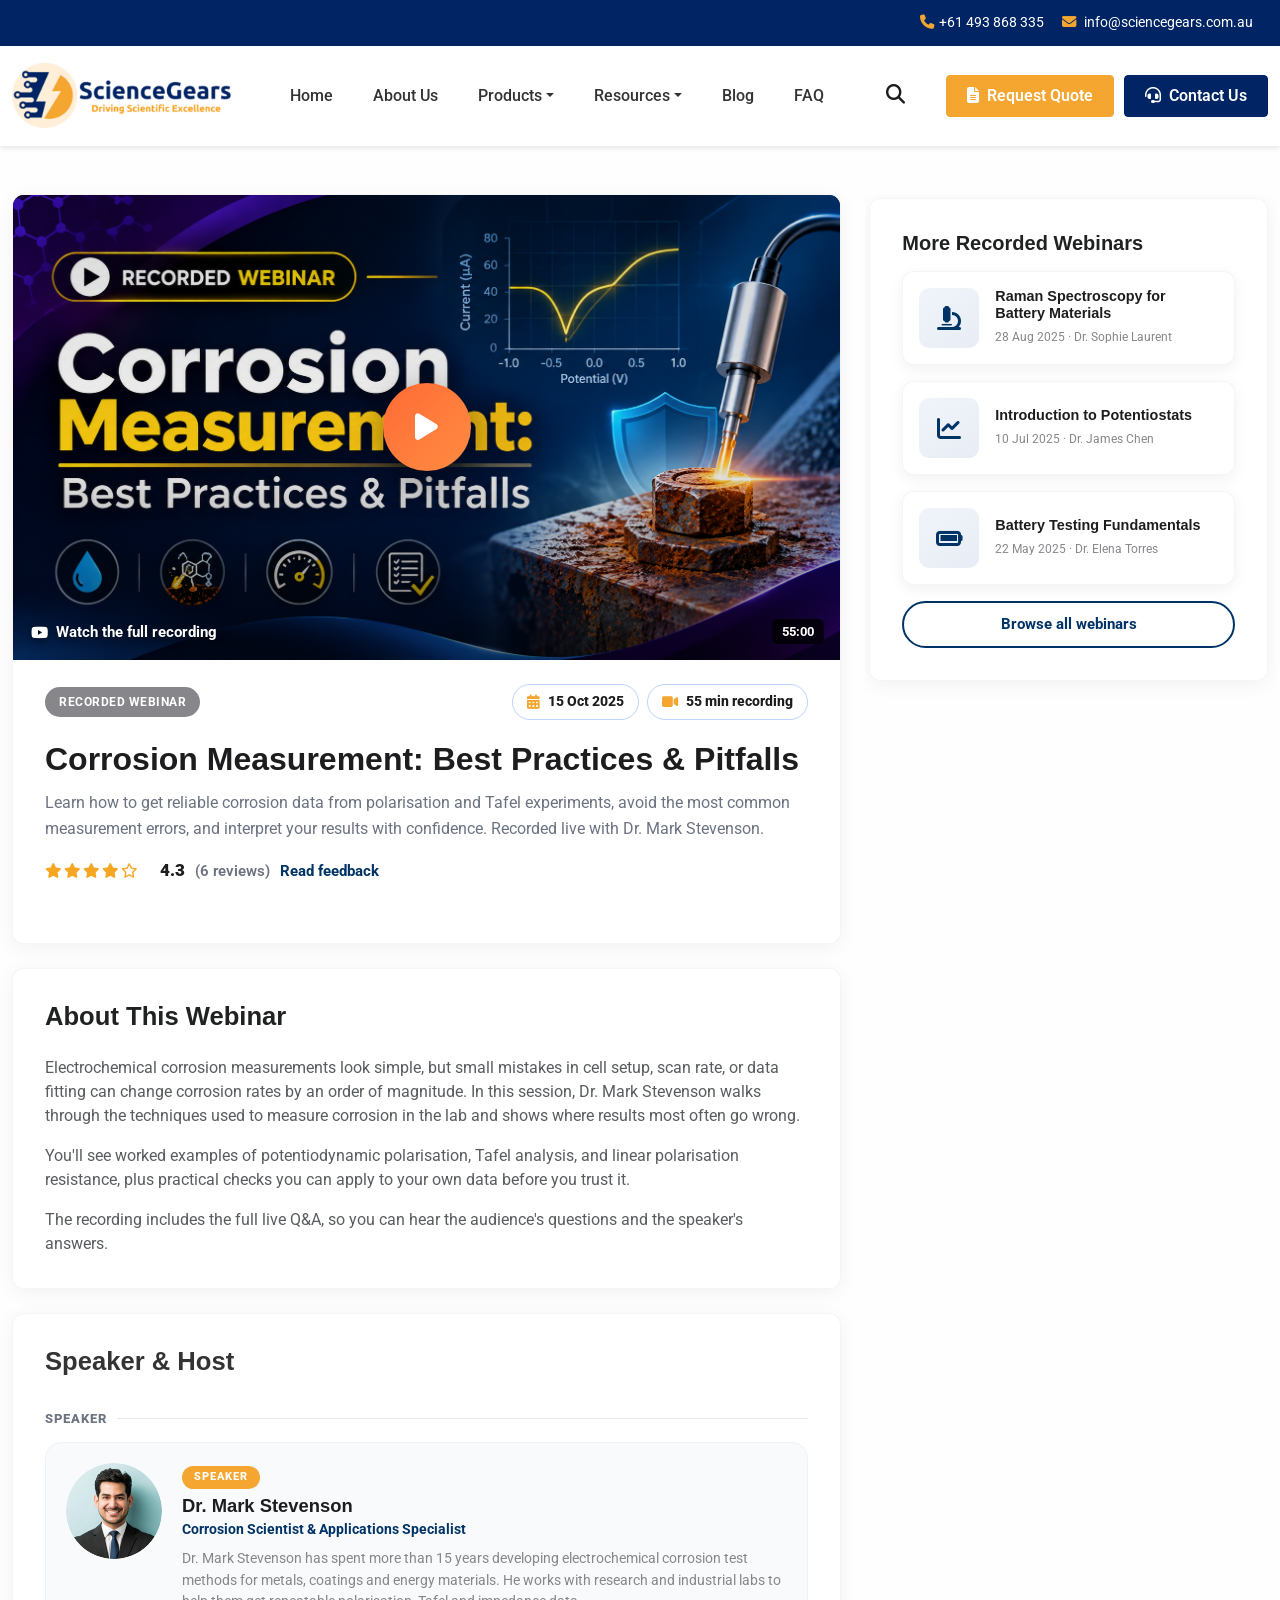
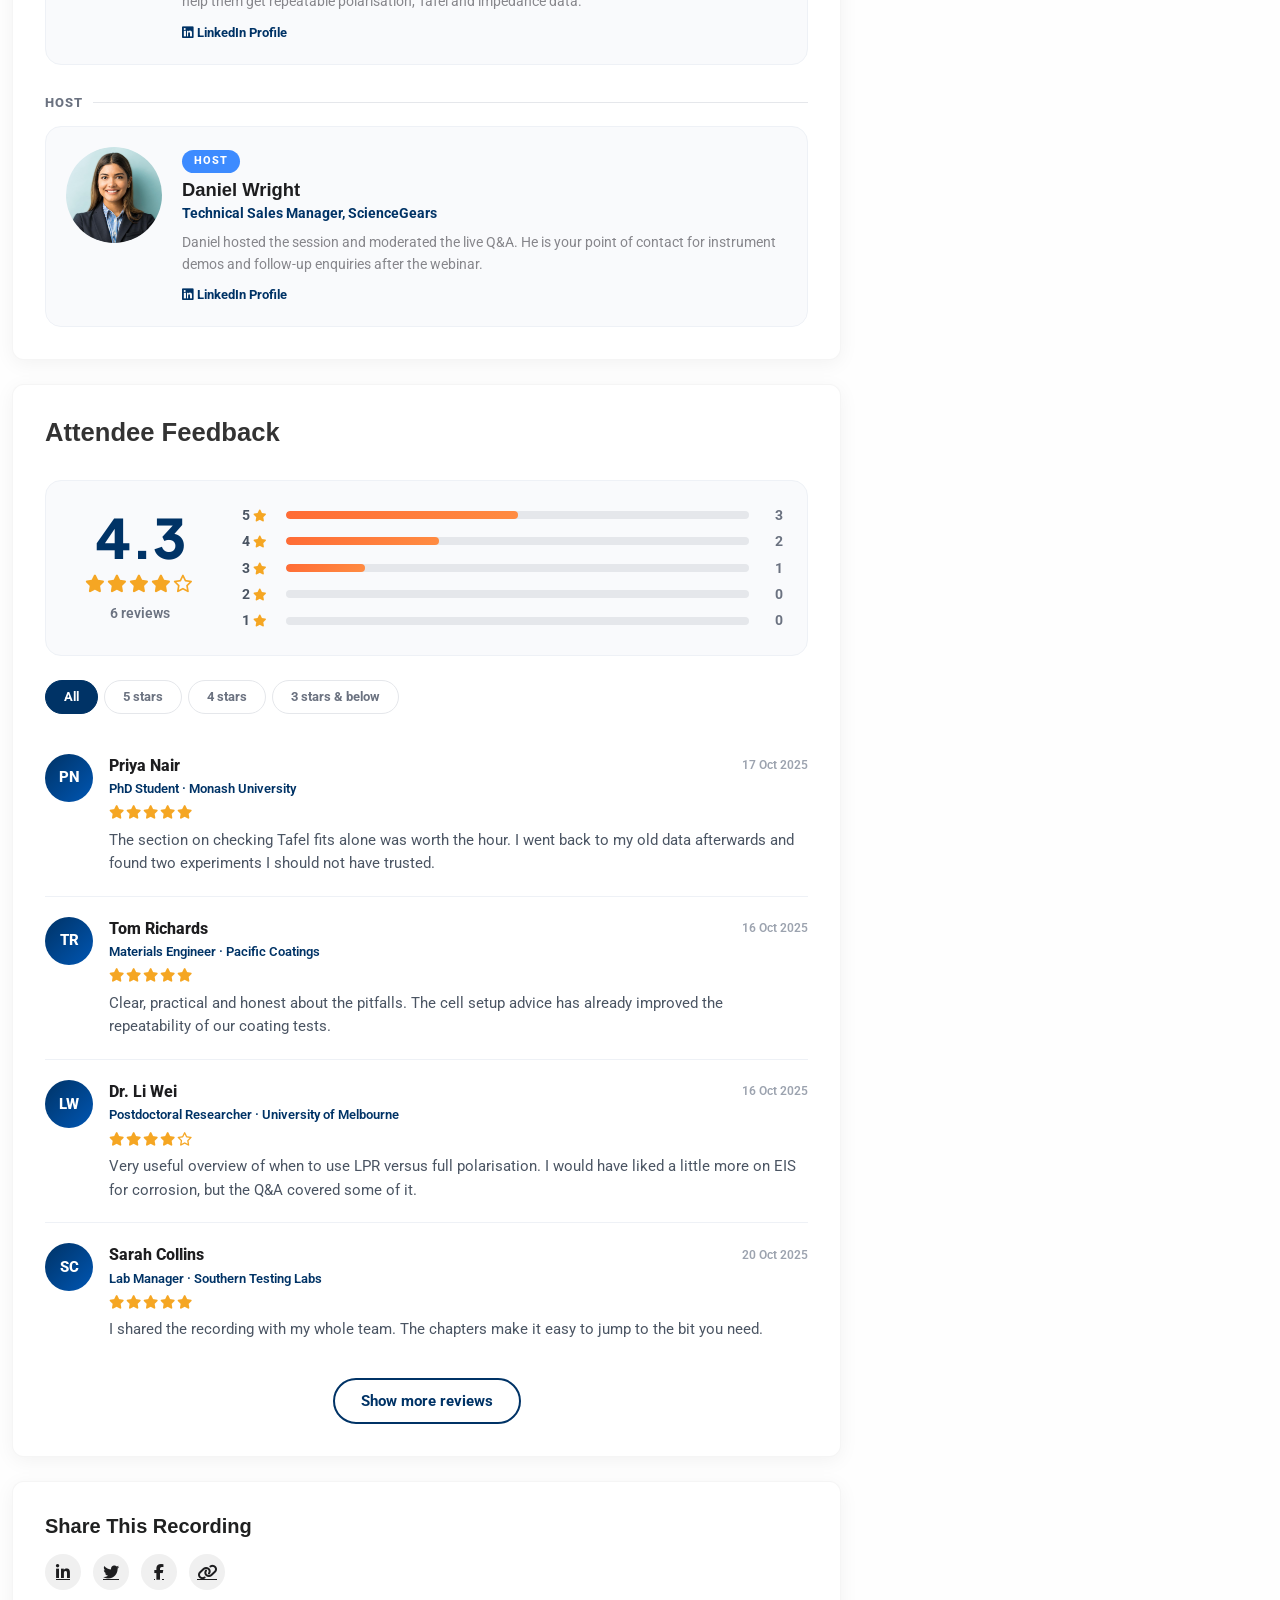
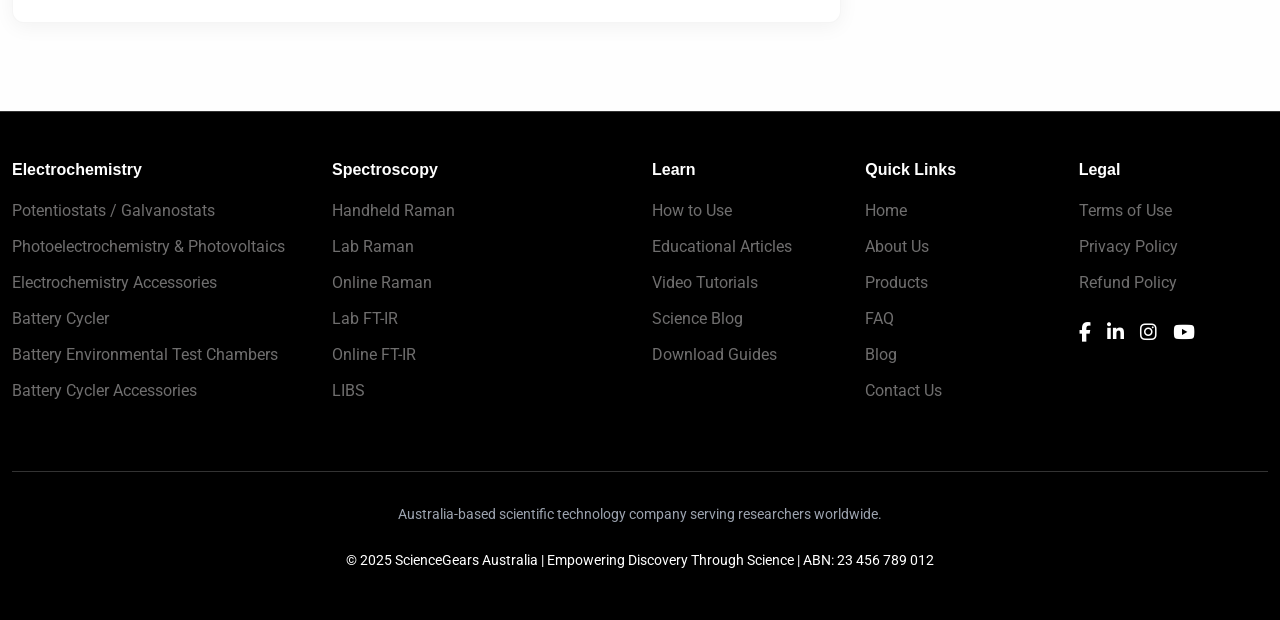
==== commit 9e92057c: "initial commit" ====
--- a/past-webinar.html
+++ b/past-webinar.html
@@ -1477,8 +1477,6 @@
                         <div class="event-rating-line" id="headerRating"></div>
 
                         <!-- Speakers & Host (rendered from the list in the script) -->
-                        <div class="event-section-label" id="headerPeopleLabel">Speaker</div>
-                        <div class="row g-3" id="headerPeople"></div>
 
                         <div class="event-actions" id="watchNowBtn">
                         <!--     <a href="#video-player" class="btn btn-event-primary" ><i
@@ -1501,63 +1499,10 @@
                         <p class="text-muted mb-0">The recording includes the full live Q&amp;A, so you can hear the
                             audience's questions and the speaker's answers.</p>
 
-                        <div class="row g-3 mt-4">
-                            <div class="col-md-6">
-                                <div class="d-flex align-items-start gap-3 p-3 bg-light rounded-3 h-100">
-                                    <i class="fas fa-bullseye"
-                                        style="color: var(--accent-orange); font-size: 1.2rem; margin-top: 2px;"></i>
-                                    <div>
-                                        <h6 class="fw-bold mb-1">Key Takeaways</h6>
-                                        <ul class="list-unstyled small text-muted mb-0" style="line-height: 1.6;">
-                                            <li><i class="fas fa-check me-1"
-                                                    style="color: var(--accent-orange); font-size: 0.7rem;"></i>
-                                                Choosing between Tafel, LPR and EIS</li>
-                                            <li><i class="fas fa-check me-1"
-                                                    style="color: var(--accent-orange); font-size: 0.7rem;"></i> Cell
-                                                and reference electrode setup</li>
-                                            <li><i class="fas fa-check me-1"
-                                                    style="color: var(--accent-orange); font-size: 0.7rem;"></i> Scan
-                                                rate and stabilisation time</li>
-                                            <li><i class="fas fa-check me-1"
-                                                    style="color: var(--accent-orange); font-size: 0.7rem;"></i>
-                                                Spotting bad Tafel fits</li>
-                                        </ul>
-                                    </div>
-                                </div>
-                            </div>
-                            <div class="col-md-6">
-                                <div class="d-flex align-items-start gap-3 p-3 bg-light rounded-3 h-100">
-                                    <i class="fas fa-users"
-                                        style="color: var(--accent-orange); font-size: 1.2rem; margin-top: 2px;"></i>
-                                    <div>
-                                        <h6 class="fw-bold mb-1">Best For</h6>
-                                        <ul class="list-unstyled small text-muted mb-0" style="line-height: 1.6;">
-                                            <li><i class="fas fa-check me-1"
-                                                    style="color: var(--accent-orange); font-size: 0.7rem;"></i>
-                                                Corrosion researchers</li>
-                                            <li><i class="fas fa-check me-1"
-                                                    style="color: var(--accent-orange); font-size: 0.7rem;"></i>
-                                                Materials engineers</li>
-                                            <li><i class="fas fa-check me-1"
-                                                    style="color: var(--accent-orange); font-size: 0.7rem;"></i> PhD
-                                                students &amp; postdocs</li>
-                                            <li><i class="fas fa-check me-1"
-                                                    style="color: var(--accent-orange); font-size: 0.7rem;"></i> QA
-                                                and testing labs</li>
-                                        </ul>
-                                    </div>
-                                </div>
-                            </div>
-                        </div>
+
                     </div>
 
-                    <!-- Chapters (click to jump in the video) -->
-                    <div class="detail-card mb-4" id="chapters">
-                        <h2 class="fw-bold mb-1" style="font-size: 1.6rem;">Video Chapters</h2>
-                        <p class="text-muted mb-4" style="font-size: 0.9rem;">Click a chapter to jump straight to that
-                            part of the recording.</p>
-                        <ul class="agenda-timeline" id="chapterList"></ul>
-                    </div>
+                
 
                     <!-- Full speaker / host bios -->
                     <div class="detail-card mb-4" id="people">
@@ -1932,16 +1877,6 @@
             }
         ];
 
-        // 3a) Chapters: start = seconds into the video
-        const CHAPTERS = [
-            { start: 0, time: '00:00', icon: 'fa-hand', title: 'Welcome & Introduction', desc: 'Why corrosion measurements go wrong and what this session covers.' },
-            { start: 210, time: '03:30', icon: 'fa-triangle-exclamation', title: 'Where Corrosion Data Goes Wrong', desc: 'The most common sources of error in lab corrosion tests.' },
-            { start: 720, time: '12:00', icon: 'fa-chart-line', title: 'Tafel, LPR or EIS: Choosing the Technique', desc: 'What each method tells you and when to use it.' },
-            { start: 1470, time: '24:30', icon: 'fa-flask', title: 'Cell & Reference Electrode Setup', desc: 'Getting a stable, repeatable measurement geometry.' },
-            { start: 2280, time: '38:00', icon: 'fa-magnifying-glass-chart', title: 'Checking Your Data & Fits', desc: 'How to tell a good Tafel fit from a bad one.' },
-            { start: 2760, time: '46:00', icon: 'fa-comments', title: 'Live Q&A', desc: 'Audience questions answered by the speaker.' }
-        ];
-
         // 3b) Attendee reviews (placeholders – replace with real, approved reviews)
         const REVIEWS = [
             { name: 'Priya Nair', role: 'PhD Student', org: 'Monash University', rating: 5, date: '17 Oct 2025', text: 'The section on checking Tafel fits alone was worth the hour. I went back to my old data afterwards and found two experiments I should not have trusted.' },
@@ -2015,22 +1950,6 @@
                 if (!frame.classList.contains('is-playing')) loadVideo(0);
             });
 
-            /* ---------- CHAPTERS ---------- */
-            document.getElementById('chapterList').innerHTML = CHAPTERS.map((c, i) => {
-                const next = CHAPTERS[i + 1];
-                const mins = next ? Math.round((next.start - c.start) / 60) : null;
-                return `
-                <li class="agenda-timeline-item" data-start="${c.start}" tabindex="0" role="button" aria-label="Jump to ${esc(c.title)} at ${esc(c.time)}">
-                    <div class="agenda-timeline-marker"><i class="fas ${esc(c.icon)}"></i></div>
-                    <div class="agenda-timeline-content">
-                        <span class="agenda-timeline-time"><i class="fas fa-play" style="font-size:0.6rem;"></i> ${esc(c.time)}</span>
-                        <h6 class="agenda-timeline-title">${esc(c.title)}</h6>
-                        <p class="agenda-timeline-desc">${esc(c.desc)}</p>
-                        ${mins ? `<span class="agenda-timeline-duration"><i class="fas fa-clock"></i> ${mins} min</span>` : ''}
-                    </div>
-                </li>`;
-            }).join('');
-
             function jumpTo(sec) {
                 frame.scrollIntoView({ behavior: 'smooth', block: 'center' });
                 loadVideo(sec);
@@ -2057,19 +1976,6 @@
                 label = speakers.length > 1 ? 'Speakers' : 'Speaker'; heading = speakers.length > 1 ? 'Your Speakers' : 'Your Speaker';
             }
 
-            document.getElementById('headerPeopleLabel').textContent = label;
-            const headerCol = ordered.length === 1 ? 'col-12' : 'col-md-6';
-            document.getElementById('headerPeople').innerHTML = ordered.map(p => `
-                <div class="${headerCol}">
-                    <div class="mini-person ${p.role === 'host' ? 'is-host' : ''}">
-                        <div class="mini-person-photo">${photoHTML(p)}</div>
-                        <div>
-                            <span class="person-role">${roleLabel(p)}</span>
-                            <p class="mini-person-name">${esc(p.name)}</p>
-                            <p class="mini-person-title">${esc(p.title)}</p>
-                        </div>
-                    </div>
-                </div>`).join('');
 
             document.getElementById('peopleHeading').textContent = heading;
 
